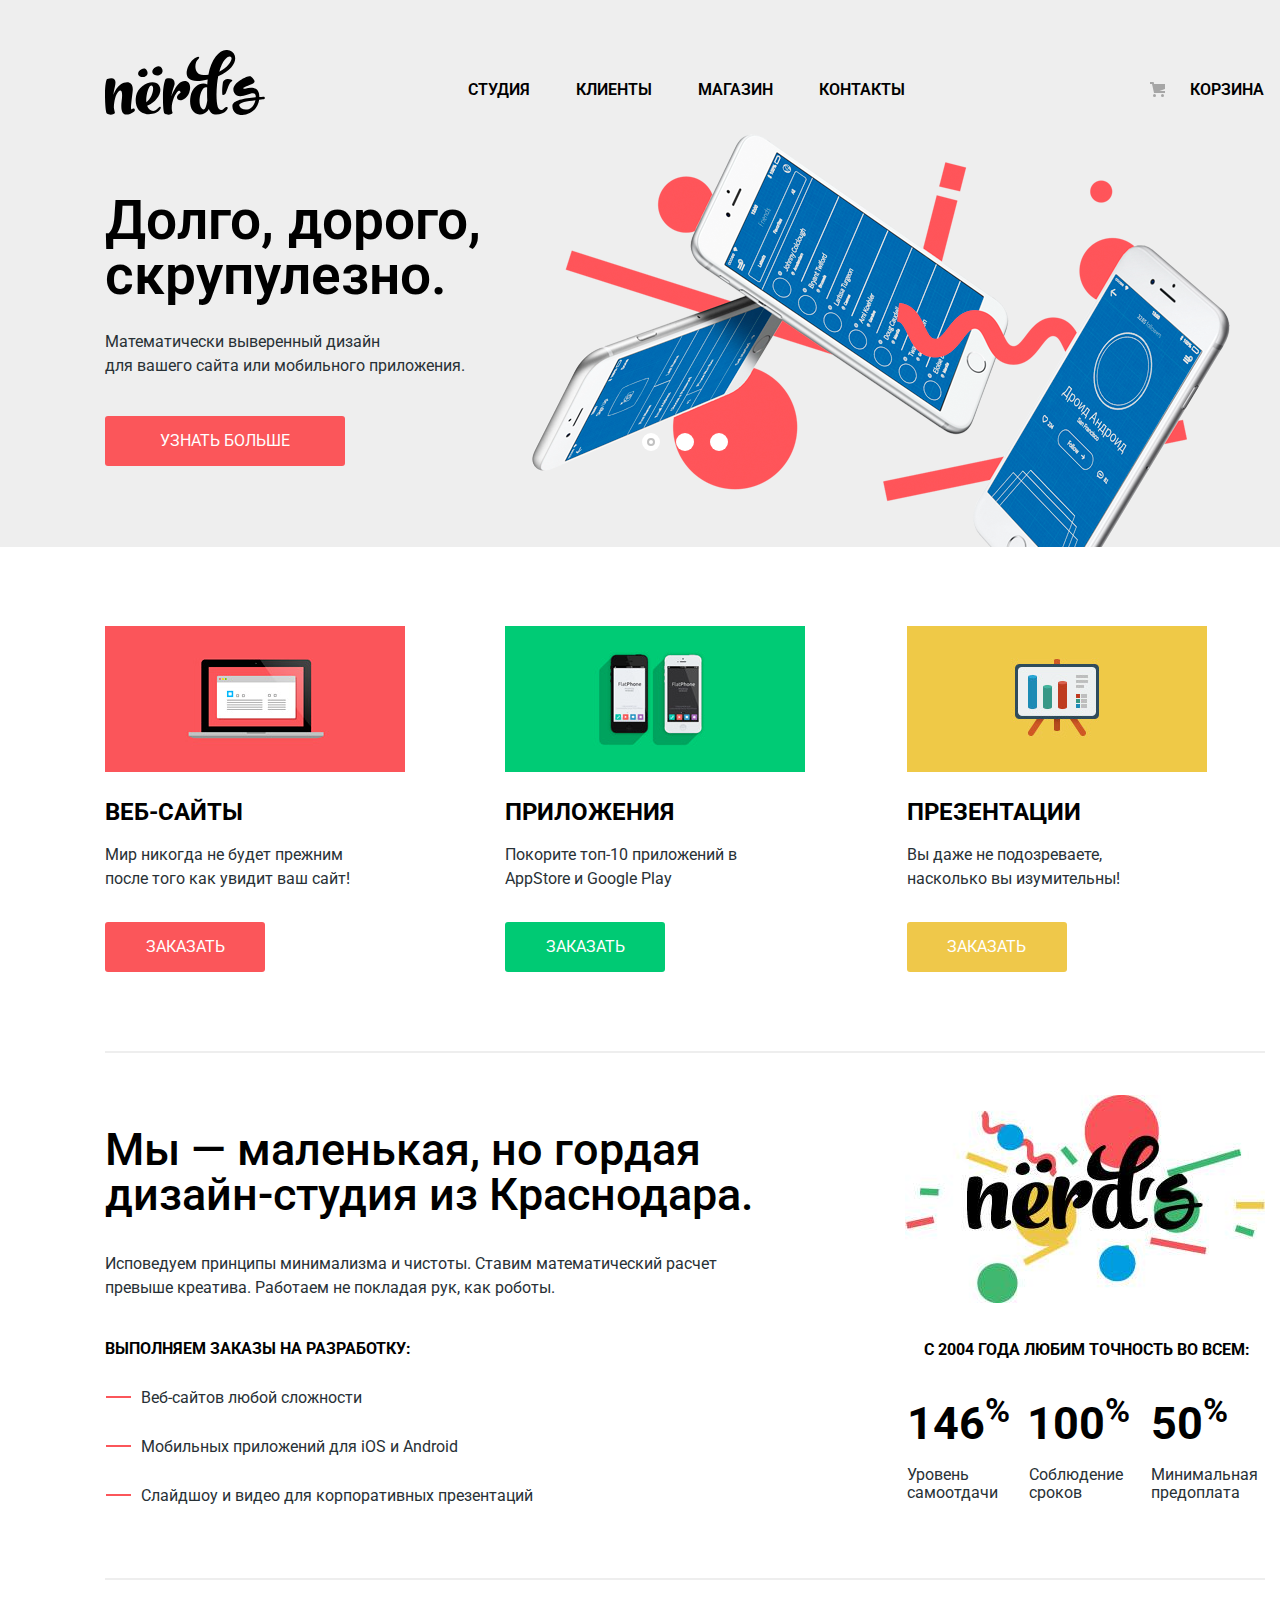
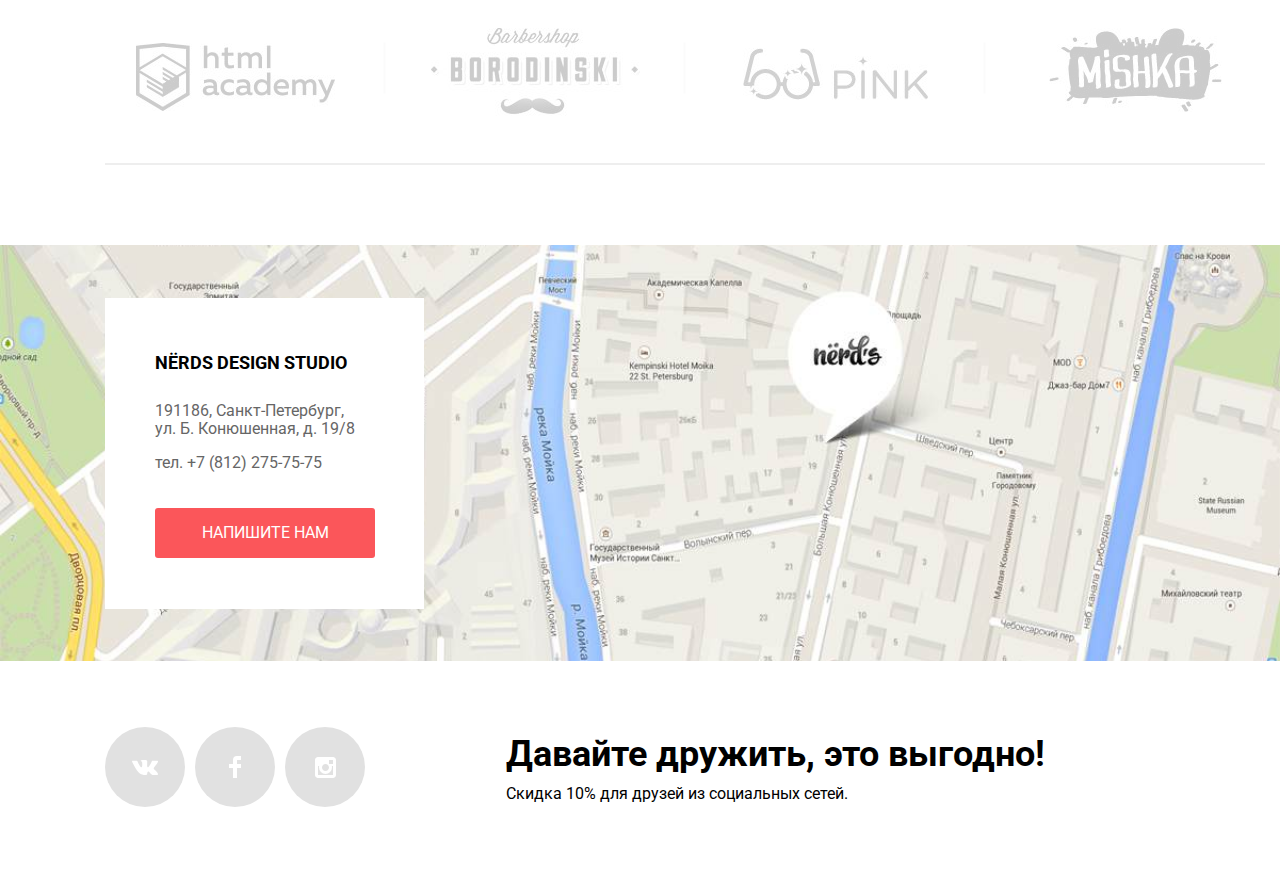
==== index.html @ 11c09668 "Добавляет правки" ====
<!DOCTYPE html>
<html lang="ru">

<head>
  <meta charset="utf-8">
  <title>Дизайн-студия "Нёрдс"</title>
  <link href="https://fonts.googleapis.com/css?family=Roboto:400,700&amp;subset=cyrillic" rel="stylesheet">
  <link href="css/normalize.css" rel="stylesheet">
  <link href="css/style.css" rel="stylesheet">
</head>

<body>
  <header class="main-header">
    <nav class="main-navigation container">
      <a class="main-header-logo" href="index.html">
        <img src="img/nerds-logo.svg" width="160" height="65" alt="Логотип Студии Нёрдс">
      </a>
      <ul class="site-navigation">
        <li><a href="studio.html">Студия</a></li>
        <li><a href="customers.html">Клиенты</a></li>
        <li><a href="catalog.html">Магазин</a></li>
        <li><a href="contacts.html">Контакты</a></li>
      </ul>
      <div class="basket">
        <a class="basket-link" href="basket.html">Корзина</a>
      </div>
    </nav>
    <h1 class="visually-hidden">Дизайн-студия "Нёрдс"</h1>
    <section class="slider">
      <div class="container">
        <h2 class="visually-hidden">Преимущества</h2>
        <input class="visually-hidden" type="radio" id="product-1" name="toggle" checked>
        <input class="visually-hidden" type="radio" id="product-2" name="toggle">
        <input class="visually-hidden" type="radio" id="product-3" name="toggle">
        <div class="slider-controls">
          <label class="slider-controls-item slider-controls-item--1" for="product-1">Первый</label>
          <label class="slider-controls-item slider-controls-item--2" for="product-2">Второй</label>
          <label class="slider-controls-item slider-controls-item--3" for="product-3">Третий</label>
        </div>
        <ul class="slider-list">
          <li class="slider-item">
            <h3>Долго, дорого, скрупулезно.</h3>
            <p class="slider-item-text">Математически выверенный дизайн<br> для вашего сайта или мобильного приложения.</p>
            <a class="slider-button" href="#">Узнать больше</a>
          </li>
          <li class="slider-item">
            <h3>Любим математику как никто другой</h3>
            <p class="slider-item-text">Никакого креатива, только математические формулы для расчета идеальных пропорций.</p>
            <a class="slider-button" href="#">Узнать больше</a>
          </li>
          <li class="slider-item">
            <h3>Только ночь,<br> только хардкор</h3>
            <p class="slider-item-text">Работать днем, как все? Мы против этого.<br> Ближе к полуночи работа только начинается.</p>
            <a class="slider-button" href="#">Узнать больше</a>
          </li>
        </ul>
      </div>
    </section>
  </header>


  <main>
    <div class="container">
      <section class="products">
        <h2 class="visually-hidden">Продукты</h2>
        <ul class="products-list">
          <li class="products-item">
            <p class="products-item-image">
              <img src="img/sites.png" width="300" height="146" alt="Веб-сайты">
            </p>
            <h3 class="products-item-name">Веб-сайты</h3>
            <p class="products-item-text">Мир никогда не будет прежним<br>
              после того как увидит ваш сайт!
            </p>
            <a class="sites-button" href="#">Заказать</a>
          </li>
          <li class="products-item">
            <p class="products-item-image">
              <img src="img/apps.png" width="300" height="146" alt="Приложения">
            </p>
            <h3 class="products-item-name">Приложения</h3>
            <p class="products-item-text">Покорите топ-10 приложений в
              AppStore и Google Play
            </p>
            <a class="apps-button" href="#">Заказать</a>
          </li>
          <li class="products-item">
            <p class="products-item-image">
              <img src="img/presents.png" width="300" height="146" alt="Презентации">
            </p>
            <h3 class="products-item-name">Презентации</h3>
            <p class="products-item-text">Вы даже не подозреваете,
              насколько вы изумительны!
            </p>
            <a class="presents-button" href="#">Заказать</a>
          </li>
        </ul>
      </section>
      <section class="info">

        <h2 class="visually-hidden">Информация о компании</h2>
        <div class="mission">
          <p class="info-title">Мы — маленькая, но гордая дизайн-студия из Краснодара.</p>
          <p class="info-text">Исповедуем принципы минимализма и чистоты. Ставим математический расчет<br>
            превыше креатива. Работаем не покладая рук, как роботы.</p>
          <p class="list-title">Выполняем заказы на разработку:</p>
          <ul class="info-list">
            <li>Веб-сайтов любой сложности</li>
            <li> Мобильных приложений для iOS и Android</li>
            <li> Слайдшоу и видео для корпоративных презентаций</li>
          </ul>
        </div>
        <div class="accuracy">
          <div class="accuracy-image">
            <img src="img/nerds-illustration.jpg" width="360" height="208" alt="Иллюстрация Nerds">
          </div>
          <table class="table">
            <caption class="table-title">с 2004 года Любим точность во всем:</caption>
            <tr class="cell">
              <th class="cell-title">146<sup>%</sup></th>
              <th class="cell-title">100<sup>%</sup></th>
              <th class="cell-title">50<sup>%</sup></th>
            </tr>
            <tr class="cell">
              <td class="cell-item">Уровень
                самоотдачи</td>
              <td class="cell-item">Соблюдение
                сроков</td>
              <td class="cell-item">Минимальная предоплата</td>
            </tr>
          </table>
        </div>
      </section>
      <section class="reference">
        <h2 class="visually-hidden">Ссылки</h2>
        <ul class="reference-list">
          <li class="reference-item">
            <a href="https://htmlacademy.ru/intensive/htmlcss">
              <img src="img/htmlacademy-logo.jpg" width="199" height="68" alt="Логотип Html Academy">
            </a>
          </li>
          <li class="reference-item">
            <a href="#">
              <img src="img/borodinski-logo.jpg" width="209" height="90" alt="Логотип Borodinski">
            </a>
          </li>
          <li class="reference-item">
            <a href="#">
              <img src="img/pinkapp-logo.jpg" width="185" height="52" alt="Логотип Pink app">
            </a>
          </li>
          <li class="reference-item">
            <a href="#">
              <img src="img/mishka-logo.jpg" width="173" height="84" alt="Логотип Mishka">
            </a>
          </li>
        </ul>
      </section>
    </div>
    <section class="map">

      <h2 class="visually-hidden">Контакты</h2>
      <div class="container">
        <div class="contacts">
          <p class="contacts-title">NЁRDS DESIGN STUDIO</p>
          <p class="contacts-address">
            191186, Санкт-Петербург,<br>
            ул. Б. Конюшенная, д. 19/8</p>
          <p class="contacts-phone">
            тел. +7 (812) 275-75-75</p>
          <a href="#" class="contacts-button contacts-button-map">Напишите нам</a>
        </div>
      </div>
    </section>

    <section class="container feedback feedback-login">
      <h2 class="feedback-head">Напишите нам</h2>
      <form class="feedback-form" action="https://echo.htmlacademy.ru/" method="post">
        <div class="feedback-info">
          <p class="feedback-item">
            <label for="feedback-name">Ваше имя:</label>
            <input id="feedback-name" type="text" name="login" value="" placeholder="Имя Фамилия">
          </p>
          <p class="feedback-item">
            <label for="feedback-email">Ваш e-mail:</label>
            <input id="feedback-email" type="email" name="email" value="" placeholder="e-mail@example.com">
          </p>
        </div>
        <p class="feedback-letter">
          <label for="feedback-letter">Текст письма:</label>
          <textarea id="feedback-letter" type="text" name="letter" value="" placeholder="В свободной форме"></textarea>
        </p>
        <button class="feedback-button" type="submit">Отправить</button>
        <button class="modal-close" type="button">Закрыть</button>
      </form>
    </section>
  </main>
  <footer class="main-footer container">
    <ul class="footer-social">
      <li><a class="social-button" href="#"><span class="visually-hidden">Вконтакте</span><svg xmlns="http://www.w3.org/2000/svg" width="26" height="15" viewBox="0 0 26 15">
            <path fill="#FFF" d="M16.138 11.51c.956-.309 2.18 2.04 3.483 2.939.978.681 1.727.534 1.727.534l3.473-.05s1.815-.112.957-1.554c-.071-.12-.503-1.069-2.585-3.022-2.177-2.043-1.882-1.712.739-5.244 1.597-2.153 2.236-3.468 2.036-4.028-.192-.539-1.365-.399-1.365-.399L20.69.713c-.381.001-.704.119-.851.515-.003.004-.621 1.666-1.445 3.079-1.741 2.989-2.436 3.148-2.724 2.961-.661-.433-.494-1.737-.494-2.664 0-2.897.432-4.105-.846-4.417-.427-.104-.739-.172-1.828-.182-1.392-.021-2.574 0-3.244.329-.445.223-.786.712-.579.74.26.035.843.16 1.155.586.401.552.389 1.789.389 1.789s.229 3.411-.54 3.834c-.528.29-1.25-.302-2.803-3.016-.793-1.388-1.392-2.922-1.392-2.922s-.116-.285-.326-.441c-.25-.185-.6-.244-.6-.244L.848.684S.29.7.085.946c-.182.218-.015.668-.015.668s2.909 6.881 6.203 10.347c3.02 3.182 6.452 2.971 6.452 2.971h1.555s.469-.054.709-.312c.224-.24.214-.691.214-.691s-.031-2.109.935-2.419z" /></svg></a></li>
      <li><a class="social-button" href="#"><span class="visually-hidden">Фейсбук</span><svg xmlns="http://www.w3.org/2000/svg" width="12" height="22" viewBox="0 0 12 22">
            <path fill="#FFF" d="M12 4V0H8a4 4 0 0 0-4 4v4H0v4h4v10h4V12h4V8H8V4h4z" /></svg></a></li>
      <li><a class="social-button" href="#"><span class="visually-hidden">Инстаграм</span><svg xmlns="http://www.w3.org/2000/svg" width="21" height="21" viewBox="0 0 21 21">
            <path fill="#FFF" d="M18 0H3C1.35 0 0 1.35 0 3v15c0 1.65 1.35 3 3 3h15c1.65 0 3-1.35 3-3V3c0-1.65-1.35-3-3-3zm-7.5 7c1.93 0 3.5 1.57 3.5 3.5S12.43 14 10.5 14 7 12.43 7 10.5 8.57 7 10.5 7zM18 18H3V9h1.181A6.504 6.504 0 0 0 4 10.5a6.5 6.5 0 1 0 13 0 6.45 6.45 0 0 0-.181-1.5H18v9zm0-11h-4V3h4v4z" /></svg></a></li>
    </ul>
    <div class="friend">
      <p class="friend-title">Давайте дружить, это выгодно!
      </p>
      <p class="friend-text">Скидка 10% для друзей из социальных сетей.
      </p>
    </div>
  </footer>

<script src="js/script.js"></script>
</body>

</html>
---- css/style.css ----
body {
  min-width: 1200px;
  margin: 0;
  padding: 0;

  font-family: "Roboto", Arial, sans-serif;
  font-size: 16px;
  line-height: 24px;
  font-weight: 400;
  color: #000000;

  background-color: #ffffff;
}

a {
  text-decoration: none;
}

img {
  max-width: 100%;
  height: auto;
}

.visually-hidden:not(:focus):not(:active),
input[type="checkbox"].visually-hidden,
input[type="radio"].visually-hidden {
  position: absolute;

  width: 1px;
  height: 1px;
  margin: -1px;
  border: 0;
  padding: 0;

  white-space: nowrap;

  clip-path: inset(100%);
  clip: rect(0 0 0 0);
  overflow: hidden;
}

.container {
  width: 1200px;
  margin: 0 auto;
  padding: 0 20px;
  box-sizing: border-box;
}

.main-header {
  width: 100%;
  min-height: 354px;
  margin-bottom: 60px;

  background-color: #eeeeee;
}

.main-header-logo {
  width: 160px;
  height: 65px;
}

.main-navigation {
  display: flex;
  justify-content: space-between;

  font-size: 16px;
  line-height: 30px;
  font-weight: 600;
  color: #000000;
  text-transform: uppercase;
}

.main-header .main-navigation  {
  padding-top: 50px;
  padding-left: 65px;
}

.main-header-logo:hover,
.main-header-logo:focus {
  opacity: 0.8;
}

.main-header-logo:active {
  opacity: 0.3;
}

.site-navigation {
  display: flex;
  flex-wrap: wrap;
  width: 560px;
  margin: 0;
  padding: 0;
  padding-left: 180px;

  list-style: none;
}

.site-navigation li {
  padding: 25px 23px;
}

.basket {
  display: flex;
  max-width: 120px;
  margin-left: auto;
  margin-right: -40px;
  padding-top: 25px;
}

.site-navigation a,
.basket a {
  display: block;
  padding-bottom: 3px;

  vertical-align: middle;
  color: #000000;
}

.site-navigation a:focus,
.site-navigation a:hover,
.basket a:focus,
.basket a:hover {
  color: #fb565a;
}

.site-navigation a:active,
.basket a:active {
  color: rgba(0, 0, 0, 0.302);
}

.site-navigation-current a {
  border-bottom: 2px solid #fb565a;;
}

.basket .basket-link {
  position: relative;

  padding-left: 50px;
}

.basket-link::before {
  content: "";

  position: absolute;
  top: 7px;
  left: 10px;

  width: 15px;
  height: 15px;

  background-image: url("../img/cart-icon.svg");
  background-repeat: no-repeat;
  background-position: 0 0;
}

.slider {
  position: relative;

  background-color: #eeeeee;
}

.slider-list {
  margin: 0;
  padding: 0;
  padding-left: 45px;

  list-style: none;
}

.slider-controls {
  position: absolute;
  left: 50%;
  bottom: 104px;
  z-index: 100;

  width: 160px;
  height: 18px;
  padding-left: 90px;

  text-align: center;
  font-size: 0;

  transform: translateX(-50%);
}

.slider-controls label {
  position: relative;

  display: inline-block;
  width: 18px;
  height: 18px;
  padding: 8px;

  border-radius: 50%;
}

.slider-controls label::after {
  content: "";

  position: absolute;
  top: 8px;
  left: 8px;
  z-index: 1;

  width: 18px;
  height: 18px;

  background: #ffffff;
  border-radius: 50%;
}

.slider-item {
  display: none;
  padding: 60px 0 81px 0;
}

.slider-item:nth-child(1) {
  margin-right: -14px;

  background-image: url("../img/slide1.png");
  background-repeat: no-repeat;
  background-position: 99%;
}

.slider-item:nth-child(2) {
  margin-right: -45px;

  background-image: url("../img/slide2.png");
  background-repeat: no-repeat;
  background-position: 100% -15px;
}

.slider-item:nth-child(3) {
  margin-right: -45px;

  background-image: url("../img/slide3.png");
  background-repeat: no-repeat;
  background-position: 100% -5px;
}

#product-1:checked ~ .slider-list .slider-item:nth-child(1) {
  display: block;
}

#product-2:checked ~ .slider-list .slider-item:nth-child(2) {
  display: block;
}

#product-3:checked ~ .slider-list .slider-item:nth-child(3) {
  display: block;
}

#product-1:checked ~ .slider-controls .slider-controls-item--1::before,
#product-2:checked ~ .slider-controls .slider-controls-item--2::before,
#product-3:checked ~ .slider-controls .slider-controls-item--3::before {
  content: "";

  position: absolute;
  left: 50%;
  top: 50%;
  z-index: 2;

  width: 4px;
  height: 4px;
  margin: -4px;

  background-color: inherit;
  border: 2px solid #c1c1c1;
  border-radius: 50%;
}

.slider-item h3 {
  max-width: 600px;
  margin: 0;
  margin-bottom: 27px;

  font-size: 55px;
  line-height: 55px;
  font-weight: 600;
  text-align: left;
  color: #000000;
  }

.slider-item-text {
  max-width: 460px;
  margin: 0;
  margin-bottom: 38px;

  font-size: 16px;
  line-height: 24px;
  color: #283136;
}

.slider-button {
  display: block;
  width: 240px;
  padding: 16px 0;

  font: inherit;
  font-size: 16px;
  line-height: 18px;
  color: #ffffff;
  text-transform: uppercase;
  text-align: center;
  text-decoration: none;

  background-color: #fb565a;
  border-radius: 3px;
  border: none;
}

.slider-button:hover,
.slider-button:focus {
  background-color: #e74246;
}

.slider-button:active {
  color: rgba(255, 255, 255, 0.3);

  background-color: #d7373b;
  box-shadow: 0 3px rgba(0, 0, 0, 0.1) inset;
}

.products {
  margin-bottom: 80px;
  padding-left: 45px;
}

.products-list {
  display: flex;
  justify-content: space-between;
  margin: 0;
  padding: 0;
  padding-top: 19px;

  list-style: none;
}

.products-item {
  min-width: 300px;
  padding-left: 97px;
}

.products-item-image {
  width: 300px;
  height: 146px;
  margin: 0;
  padding: 0;
}

.products-item:first-child {
  padding-left: 0;
}

.products-item:nth-child(2) {
  padding-left: 100px;
}

.products-item:last-child {
  padding-left: 95px;
}

.products-item h3 {
  margin: 0;
  padding: 0;
  padding-top: 10px;
}

.products-item p {
  padding-bottom: 15px;
  padding-right: 35px;
}

.products-item-name {
  font-size: 24px;
  line-height: 30px;
  font-weight: 700;
  color: #000000;
  text-transform: uppercase;
}

.products-item-text {
  font-size: 16px;
  line-height: 24px;
  font-family: "Roboto";
  color: #283136;
}

.sites-button {
  display: block;
  width: 160px;
  padding: 16px 0;

  font: inherit;
  font-size: 16px;
  line-height: 18px;
  text-align: center;
  color: #ffffff;
  vertical-align: middle;
  text-transform: uppercase;

  background-color: #fb565a;
  border-radius: 3px;
  border: none;
}

.apps-button {
  display: block;
  width: 160px;
  padding: 16px 0;

  font: inherit;
  font-size: 16px;
  line-height: 18px;
  text-align: center;
  color: #ffffff;
  vertical-align: middle;
  text-transform: uppercase;

  background-color: #00ca74;
  border-radius: 3px;
  border: none;
}

.presents-button {
  display: block;
  width: 160px;
  padding: 16px 0;

  font: inherit;
  font-size: 16px;
  line-height: 18px;
  text-align: center;
  color: #ffffff;
  vertical-align: middle;
  text-transform: uppercase;

  background-color: #efc84a;
  border-radius: 3px;
  border: none;
}

.sites-button:hover,
.sites-button:focus {
  color: rgb(255, 255, 255);
  background-color: #e74246;
}

.sites-button:active {
  color: rgba(255, 255, 255, 0.302);
  background-color: #d7373b;
}

.apps-button:hover,
.apps-button:focus {
  color: rgb(255, 255, 255);
  background-color: #00bc6c;
}

.apps-button:active {
  color: rgba(255, 255, 255, 0.302);
  background-color: #00aa62;
}

.presents-button:hover,
.presents-button:focus {
  color: rgb(255, 255, 255);
  background-color: #eab534;
}

.presents-button:active {
  color: rgba(255, 255, 255, 0.302);
  background-color: #e5a722;
}

.info {
  position: relative;

  display: flex;
  flex-direction: row;
  flex-wrap: nowrap;

  padding-left: 45px;
  margin-bottom: 80px;
}

.info::before {
  content: "";

  position: absolute;
  top: -1px;

  width: 1160px;
  height: 2px;

  background-color: #eeeeee;
}

.info-title {
  margin: 0;
  padding-top: 75px;
  margin-bottom: 35px;

  font-size: 45px;
  line-height: 45px;
  font-weight: 500;
  color: #000000;
  text-align: left;
}

.info-text {
  margin: 0;

  font-size: 16px;
  line-height: 24px;
  color: #283136;
  text-align: left;
}

.list-title {
  margin: 0;
  margin-top: 16px;
  padding-top: 21px;

  font-size: 16px;
  line-height: 24px;
  font-weight: 700;
  color: #000000;
  text-align: left;
  text-transform: uppercase;
}

.info-list {
  margin: 0;
  padding: 0;

  list-style: none;
  font-size: 16px;
  line-height: 24px;
  color: #283136;
  text-align: left;
}

.info-list li {
  position: relative;

  padding-left: 36px;
  padding-top: 25px;
}

.info-list li::before {
  content: "";

  position: absolute;
  bottom: 12px;
  left: 1px;

  width: 25px;
  height: 2px;

  background-color: #fb565a;
}

.accuracy {
  width: 360px;
  padding-top: 43px;
}

.accuracy-image {
  width: 360px;
  height: 208px;
  margin-left: auto;
  margin-right: -45px;
}

.table {
  padding-top: 38px;
}

.table-title {
  width: 360px;
  padding-top: 35px;
  padding-left: 47px;

  font-size: 16px;
  line-height: 24px;
  font-weight: 700;
  color: #000000;
  text-align: center;
  text-transform: uppercase;
}

.cell-title {
  padding-top: 17px;
  padding-bottom: 30px;

  font-size: 45px;
  line-height: 10px;
  font-weight: 700;
  color: #000000;
  text-align: left;
}

.cell-item {
  padding-top: 5px;

  font-size: 16px;
  line-height: 18px;
  color: #283136;
  text-align: left;
}

.cell-title:first-of-type {
  padding-left: 45px;
}

.cell-title:nth-of-type(2) {
  padding-left: 10px;
}

.cell-title:last-of-type {
  padding-left: 15px;
}

.cell-item:first-of-type {
  padding-left: 45px;
}

.cell-item:nth-of-type(2) {
  padding-left: 12px;
}

.cell-item:last-of-type {
  padding-left: 15px;
}

.reference {
  position: relative;

  margin-bottom: 75px;
  padding-left: 45px;
}

.reference-list {
  display: flex;
  justify-content: space-between;
  flex-wrap: nowrap;

  margin: 0;
  padding: 0;
  padding: 40px 0 45px 0;

  text-align: center;
  list-style: none;
}

.reference-item {
  width: 260px;

  position: relative;

  opacity: 0.2;
}

.reference-item:first-child {
  padding-top: 15px;
}

.reference-item:nth-child(2) {
  padding-left: 40px;

}

.reference-item:nth-child(3) {
  padding-left: 40px;
  padding-top: 20px;
}

.reference-item:last-child {
  margin-left: auto;
  margin-right: -45px;
}

.reference::before {
  content: "";

  position: absolute;
  bottom: 190px;

  width: 1160px;
  height: 2px;

  background-color: #eeeeee;
  opacity: 1;
  z-index:-1;

}

.reference::after {
  content: "";

  position: absolute;
  bottom: 5px;

  width: 1160px;
  height: 2px;

  background-color: #eeeeee;
}

.reference-item:not(:last-child)::after {
  content: "";

  position: absolute;
  transform: rotate(90deg);

  right: -45px;
  bottom: 56px;

  width: 51px;
  height: 2px;

  background-color: #eeeeee;
}

.reference-item:active {
  opacity: 0.1;
}

.reference-item:hover,
.reference-item:focus {
  opacity: 1;
}

.map {
  position: relative;

  width: 100%;
  height: 416px;
  margin-bottom: 66px;

  background-image: url("../img/map.jpg");
  background-repeat: no-repeat;
  background-position: 100% center;
  background-size: cover;
}

.contacts {
  position: relative;

  top: 53px;
  left: 5px;

  width: 319px;
  height: 311px;

  margin: 30px 30px 30px 40px;

  background-color: #ffffff;
}

.feedback {
  position: fixed;

  display: none;

  background-color: #ffffff;
  box-shadow: 0 20px 40px rgba(0, 0, 0, 0.75);
}

.contacts-title {
  margin: 0;
  padding: 50px 30px 24px 50px;

  font-size: 18px;
  line-height: 30px;
  font-weight: 700;
  text-align: left;
  color: #000000;
}

.contacts-phone,
.contacts-address {
  margin: 0;
  padding: 0 30px 16px 50px;

  font-size: 16px;
  line-height: 18px;
  color: #666666;
  text-align: left;
}

.contacts-button {
  display: block;
  width: 220px;
  padding: 16px 0;
  margin: 20px 30px 0px 50px;

  font: inherit;
  font-size: 16px;
  line-height: 18px;
  text-align: center;
  color: #ffffff;
  vertical-align: middle;
  text-transform: uppercase;

  background-color: #fb565a;
  border: none;
  border-radius: 3px;
}

.contacts-button:hover,
.contacts-button:focus {
  background-color: #e74246;
}

.contacts-button:active {
  color: #e37376;
  background-color: #d7373b;
}

@keyframes bounce {
  0% {
    transform: translateY(-2000px);
  }

  70% {
    transform: translateY(30px);
  }

  90% {
    transform: translateY(-10px);
  }

  100% {
    transform: translateY(0);
  }
}

@keyframes shake {
  0%,
  100% {
    transform: translateX(0);
  }

  10%,
  30%,
  50%,
  70%,
  90% {
    transform: translateX(-10px);
  }

  20%,
  40%,
  60%,
  80% {
    transform: translateX(10px);
  }
}

.modal-show {
  display: block;

  animation: bounce 0.6s;
}

.modal-error {
  animation: shake 0.6s;
}

.feedback-login {
  top: 10px;
  left: 50%;

  width: 960px;
  margin-left: -440px;
  padding: 65px 100px 85px 100px;
}

.modal-close {
  position: absolute;
  top: 70px;
  right: 85px;

  width: 30px;
  height: 30px;

  font-size: 0;

  background-color: transparent;
  border: 0;

  cursor: pointer;
}

.modal-close::before,
.modal-close::after {
  content: "";

  position: absolute;
  left: 2px;

  width: 25px;
  height: 3px;

  background-color: #fecccd;
}

.modal-close::before {
  transform: rotate(45deg);
}

.modal-close::after {
  transform: rotate(-45deg);
}

.feedback-login input[type="email"],
.feedback-item input[type="text"] {
  box-sizing: border-box;
  width: 360px;
  height: 50px;
  margin-top: 5px;
  padding-left: 10px;
}

.feedback-item input {
  display: flex;
  flex-wrap: wrap;

  font: inherit;
  font-size: 16px;
  line-height: 18px;
  text-align: left;
  color: #444444;

  background-color: transparent;
  border: 2px solid #d7dcde;
}

.feedback-letter textarea {
  display: flex;
  flex-wrap: wrap;

  font: inherit;
  font-size: 16px;
  line-height: 18px;
  text-align: left;
  color: #444444;

  background-color: transparent;
  border: 2px solid #d7dcde;
}

.feedback-info {
  display: flex;
  flex-wrap: nowrap;
  justify-content: flex-start;
}

.feedback-button {
  display: block;
  width: 260px;
  padding: 16px 0;
  margin-top: 50px;

  font: inherit;
  font-size: 16px;
  line-height: 18px;
  text-align: center;
  color: #ffffff;
  vertical-align: middle;
  text-transform: uppercase;

  background-color: #fb565a;
  border: none;
  border-radius: 3px;
}

.feedback-item input:hover,
.feedback-item input:focus {
  border: 2px solid #b4b9bb;
}

.feedback-item input:active {
  border: 2px solid #000000;
}

.feedback-letter textarea:hover,
.feedback-letter textarea:focus {
  border: 2px solid #b4b9bb;
}

.feedback-letter textarea:active {
  border: 2px solid #000000;
}

.feedback-head {
  margin: 0;

  font-size: 45px;
  line-height: 45px;
  font-weight: 600;
  text-align: left;
  color: #000000;
}

.feedback-item {
  margin: 0;
  padding-top: 40px;
  padding-right: 40px;
}

.feedback-letter {
  margin-top: 30px;
}

.feedback-letter textarea[type="text"] {
  box-sizing: border-box;
  width: 760px;
  height: 120px;
  padding-left: 10px;
  margin-top: 5px;
}

.feedback-item label {
  font-size: 16px;
  line-height: 18px;
  font-weight: 700;
  text-align: left;
  color: #000000;
}

.feedback-letter label {
  font-size: 16px;
  line-height: 18px;
  font-weight: 700;
  text-align: left;
  color: #000000;
}

.page-title {
  margin: 0;
  margin-left: 45px;
  padding-top: 57px;
  padding-left: 40px;

  font-size: 55px;
  line-height: 55px;
  font-weight: 600;
  text-align: center;
  color: #000000;
}

.filters-catalog {
  display: flex;
  justify-content: space-between;
  margin-bottom: 60px;
}

.filters {
  display: flex;
  justify-content: space-between;
  width: 260px;
  padding-left: 40px;
}

.filter fieldset {
  padding: 0;
  margin: 0;
  border: none;
}

.filter legend {
  margin-bottom: 19px;

  font-size: 18px;
  line-height: 30px;
  font-weight: 700;
  text-align: left;
  text-transform: uppercase;
}

.net legend  {
  margin-bottom: 19px;
}

.features legend  {
  padding-left: 5px;
  margin-bottom: 15px;
}

.filter ul {
  margin: 0;
  padding: 0;

  font-size: 16px;
  line-height: 20px;
  color: #283136;

  list-style: none;
}

.filter-selection {
  padding-bottom: 18px;
  padding-left: 42px;
}

.filter-selection:nth-child(3) {
  padding-bottom: 22px;
}

.filter-selection label {
  position: relative;

  display: block;

  cursor: pointer;
  user-select: none;
}

.filter-input:hover+label,
.filter-input:focus+label {
  color: #4d4d4d;
}

.filter-input:disabled+label {
  color: rgba(40, 49, 54, 0.302);
}

.filter-input-checkbox + label::before {
  content: "";
  position: absolute;
  left: -38px;
  top: 0;

  width: 24px;
  height: 24px;

  background-image: url("../img/checkbox-off.svg");
  background-repeat: no-repeat;
  background-position: 0 0;
  opacity: 0.4;
}


.filter-input-radio + label::before {
  content: "";

  position: absolute;
  left: -42px;

  width: 25px;
  height: 25px;

  background-image: url("../img/radio-off.svg");
  background-repeat: no-repeat;
  background-position: 0 0;
  opacity: 0.4;
}

#adaptive:checked ~ label::before,
#fixed:checked ~ label::before,
#rubber:checked ~ label::before {
  content: "";

  position: absolute;
  left: -42px;

  width: 25px;
  height: 25px;

  background-image: url("../img/radio-on.svg");
  background-repeat: no-repeat;
  background-position: 0 0;
}

#slider:checked ~ label::before,
#advantageblock:checked ~ label::before,
#news:checked ~ label::before,
#gallery:checked ~ label::before,
#pannier:checked ~ label::before {
  content: "";

  position: absolute;
  left: -38px;

  width: 25px;
  height: 25px;

  background-image: url("../img/checkbox-on.svg");
  background-repeat: no-repeat;
  background-position: 0 0;
}

.filter-input-checkbox:hover+label::before,
.filter-input-checkbox:focus+label::before {
  opacity: 1;
}

.filter-input-radio:hover+label::before,
.filter-input-radio:focus+label::before {
  opacity: 1;
}

.filter-input-checkbox:disabled+label::before {
  opacity: 0.1;
}

.filter-input-radio:disabled+label::before {
  opacity: 0.1;
}

.filter-item {
  margin: 0;
  padding: 0;

  border: none;
}

.range-filter {
  width: 260px;
  padding-top: 29px;
  padding-left: 4px;
  margin-bottom: 55px;
}

.filter-item legend {
  padding-left: 6px;

  font-size: 18px;
  line-height: 24px;
  text-transform: uppercase;
  font-weight: 700;
}

.filter-item + fieldset {
  margin-bottom: 25px;
  margin-left: 3px;
}

.range-controls {
  position: relative;

  height: 41px;

  margin-bottom: 18px;
  padding-top: 39px;
  padding-right: 20px;
  padding-left: 20px;

  background-color: #f1f1f1;

  border-radius: 5px;
}

.range-controls .scale {
  height: 2px;

  background: #d7dcde;
}

.range-controls .bar {
  width: 100%;
  height: 2px;

  background: #00ca74;
}

.range-controls .toggle {
  position: absolute;
  top: 31px;
  left: 0;

  width: 4px;
  height: 4px;
  padding: 0;

  border: 8px solid #ffffff;
  background-color: #ababab;
  box-shadow: 0 2px 1px 0 #cfcfcf;
  border-radius: 50%;
  cursor: pointer;
}

.range-controls .toggle-min {
  left: 18px;
}

.range-controls .toggle-max {
  left: 160px;
}

.price-controls {
  font-size: 0;
}

.price-controls label {
  display: inline-block;
  width: 50%;

  font-size: 16px;
  text-transform: uppercase;
}

.price-controls input {
  width: 60px;
  padding: 8px 10px;
  margin-left: 10px;

  font-family: Roboto, Arial, sans-serif;
  font-size: 16px;
  text-align: center;
  color: #283136;

  border: none;
  border-radius: 5px;
  background: #f1f1f1;
}

.max-price {
  text-align: right;
}

.sort {
  display: flex;
  padding-left: 102px;
}

.sort-title {
  margin: 0;
  padding: 0;
  padding-bottom: 55px;
  padding-right: 250px;
  padding-left: 2px;

  font-size: 18px;
  line-height: 18px;
  font-weight: 700;
  text-align: left;
  text-transform: uppercase;
  color: #000000;
}

.sort-list a {
  color: rgba(0, 0, 0, 0.302)
}

.sort-list {
  display: flex;
  justify-content: flex-end;
  flex-wrap: wrap;
  margin: 0;
  padding: 0;
  margin-left: auto;

  font-size: 14px;
  line-height: 18px;
  text-align: left;
  text-transform: uppercase;
  color: #000000;

  list-style: none;
}

.sort-list li {
  margin-right: 25px;
}

.sort-switch {
  display: flex;
  justify-content: flex-end;
  flex-wrap: wrap;
  margin: 0;
  padding: 0;
  margin-left: auto;

  list-style: none;
}

.sort-switch li {
  position: relative;
  display: flex;
  justify-content: flex-end;
  flex-wrap: wrap;
}

.sort-switch-down::after {
  content: "";

  position: absolute;
  top: 7px;
  right: -15px;

  width: 11px;
  height: 10px;

  background-image: url("../img/icon-down-dir.svg");
  background-repeat: no-repeat;
  background-position: 0 0;
  opacity: 0.2;
  cursor: pointer;
}

.sort-switch-up::after {
  content: "";

  position: absolute;
  top: 7px;
  right: -45px;

  width: 11px;
  height: 10px;

  background-image: url("../img/icon-up-dir.svg");
  background-repeat: no-repeat;
  background-position: 0 0;
  opacity: 0.2;
  cursor: pointer;
}

.sort-switch-down:hover::after,
.sort-switch-up:hover::after,
.sort-switch-up:focus::after,
.sort-switch-down:focus::after {
  opacity: 0.6;
}

.sort-switch-down:active::after,
.sort-switch-up:active::after {
  opacity: 1;
}

.sort-switch-current::before  {
  opacity: 1;
}

.sort-switch-current::after  {
  opacity: 1;
}

.sort-list a:hover,
.sort-list a:focus {
  color: rgba(0, 0, 0, 0.6);
}

.sort-list a:active,
.sort-list-current a {
  color: #000000;
}

.filter-button {
  display: block;
  width: 260px;
  padding: 16px 0;
  margin-top: 35px;
  margin-left: 5px;

  font: inherit;
  font-size: 16px;
  line-height: 18px;
  text-align: center;
  color: #000000;
  vertical-align: middle;
  text-transform: uppercase;

  background-color: #eeeeee;
  border: none;
  border-radius: 3px;
}


.filter-button:hover,
.filter-button:focus {
  background-color: #dfdfdf;
}

.filter-button:active {
  color: rgba(0, 0, 0, 0.302);
  background-color: #d5d5d5;
}

.catalog {
  width: 820px;
}

.catalog-template {
  width: 770px;
  display: flex;
  flex-wrap: wrap;
  flex-direction: row;
  padding: 0;
  margin: 0;
  margin-left: auto;
  padding-left: 105px;

  text-align: center;

  list-style: none;
}

.catalog-template li {
  position: relative;
}

.catalog-template li::before {
  content: "";

  position: absolute;
  top: -1px;
  left: 0px;

  width: 360px;
  height: 40px;

  background-image: url("../img/browser.svg");
  background-repeat: no-repeat;
  background-position: 0 0;
  opacity: 0.12;
}

.catalog-template li:nth-child(even)::before {
  content: "";

  position: absolute;
  top: -1px;
  left: 40px;

  width: 360px;
  height: 40px;

  background-image: url("../img/browser.svg");
  background-repeat: no-repeat;
  background-position: 0 0;
  opacity: 0.12;
}

.catalog-template li:hover::before {
  opacity: 1;
}

.catalog-item {
  width: 360px;

  position:relative;

  padding-bottom: 15px;
  padding-top: 40px;
}

.catalog-item:nth-child(even) {
  padding-left: 40px;
}

.catalog-item:nth-child(3) {
  margin-top: 12px;
}

.catalog-item:nth-child(4) {
  margin-top: 12px;
}

.catalog-item:nth-child(5) {
  margin-top: 12px;
}

.catalog-item:nth-child(6) {
  margin-top: 12px;
}

.catalog-template-card {
  position: absolute;

  display: none;

  width:360px;
  height:230px;
  bottom: 25px;

  background-color: #eeeeee;
}

.catalog-item:hover .catalog-template-card  {
    display:block;
}

.catalog-template-title {
  font: inherit;
  font-size: 18px;
  line-height: 30px;
  font-weight: 700;
  text-align: center;
  color: #000000;
  text-transform: uppercase;
}

.catalog-template-info {
  margin-bottom: 15px;
  margin-top: 15px;

  font: inherit;
  font-size: 16px;
  line-height: 18px;
  text-align: center;
  color: #666666;
}

.catalog-template-card h3 {
  margin: 0;
  padding: 0;
  margin-top: 30px;
}

.catalog-button {
  display: block;
  justify-content: center;
  margin-left: auto;
  margin-right: auto;
  width: 200px;
  padding: 16px 0;
  margin-top: 30px;
  margin-bottom:40px;

  font: inherit;
  font-size: 16px;
  line-height: 18px;
  text-align: center;
  color: #ffffff;
  vertical-align: middle;
  text-transform: uppercase;
  background-color: #fb565a;
  border: none;
  border-radius: 3px;
}

.catalog-button:hover,
.catalog-button:focus {
  background-color: #e74246;
}

.catalog-button:active {
  background-color: #d7373b;
}

.pagination-list {
  display: flex;
  flex-wrap: wrap;

  padding: 0;
  margin: 0;
  padding-top: 38px;
  padding-left: 105px;

  font-size: 16px;
  line-height: 18px;
  font-weight: 600;
  text-align: center;

  list-style: none;
}

.pagination-item {
  width: 50px;
  height: 50px;
  margin-right: 10px;
}

.pagination-item a {
  display: block;
  padding: 16px 20px;

  text-align: center;
  color: #000000;

  background-color: #eeeeee;
  border-radius: 3px;
}

.pagination-button a {
  display: block;
  padding: 16px 0;
  width: 260px;

  color: #000000;
  text-transform: uppercase;
  text-decoration: none;
  background-color: #eeeeee;

  border: none;
  border-radius: 3px;
}

.pagination-item a:hover,
.pagination-item a:focus {
  background-color: #dfdfdf;
}

.pagination-item a:active {
  color: #b7b7b7;
  background-color: #d5d5d5;
  box-shadow: inset 0 3px 0 0 #bfbfbf;
}

.pagination-item-current a {
  padding: 13px 18px;

  color: #000000;
  background-color: #ffffff;
  border: 4px solid #dbdbdb;
}

.pagination-button a:hover,
.pagination-button a:focus {
  color: #000000;
  background-color: #dfdfdf;
}

.pagination-button a:active {
  color: #b7b7b7;
  background-color: #d5d5d5;
  box-shadow: inset 0 3px 0 0 #bfbfbf;
}

.main-footer {
  display: flex;
  justify-content: space-between;
  margin-bottom: 70px;
}

.footer-social {
  display: flex;
  margin: 0;
  padding-left: 40px;
  width: 260px;

  text-align: center;

  list-style: none;
}

.social-button {
  display: flex;
  align-items: center;
  justify-content: center;
  margin: 0 auto;
  padding: 0;

  width: 80px;
  height: 80px;

  color: #ffffff;
  background-color: #e1e1e1;
  border-radius: 50%;
}

.footer-social li {
  padding: 0 5px 5px 5px;
}

.social-button:hover,
.social-button:focus {
  background-color: #e74246;
}

.social-button:active {
  color: #e37376;
  background-color: #d7373b;
}

.social-button:active path {
  fill: #e37376;
}

.friend {
  width: 560px;
  margin: 0 auto;
  padding-top: 9px;
  padding-right: 9px;
}

.friend-title {
  margin: 0 auto;

  font-size: 36px;
  line-height: 36px;
  font-weight: 700;
  text-align: left;
  color: #000000;
}

.friend-text {
  margin: 0;
  margin-top: 11px;

  font-size: 16px;
  line-height: 22px;
  text-align: left;
  color: #000000;
}
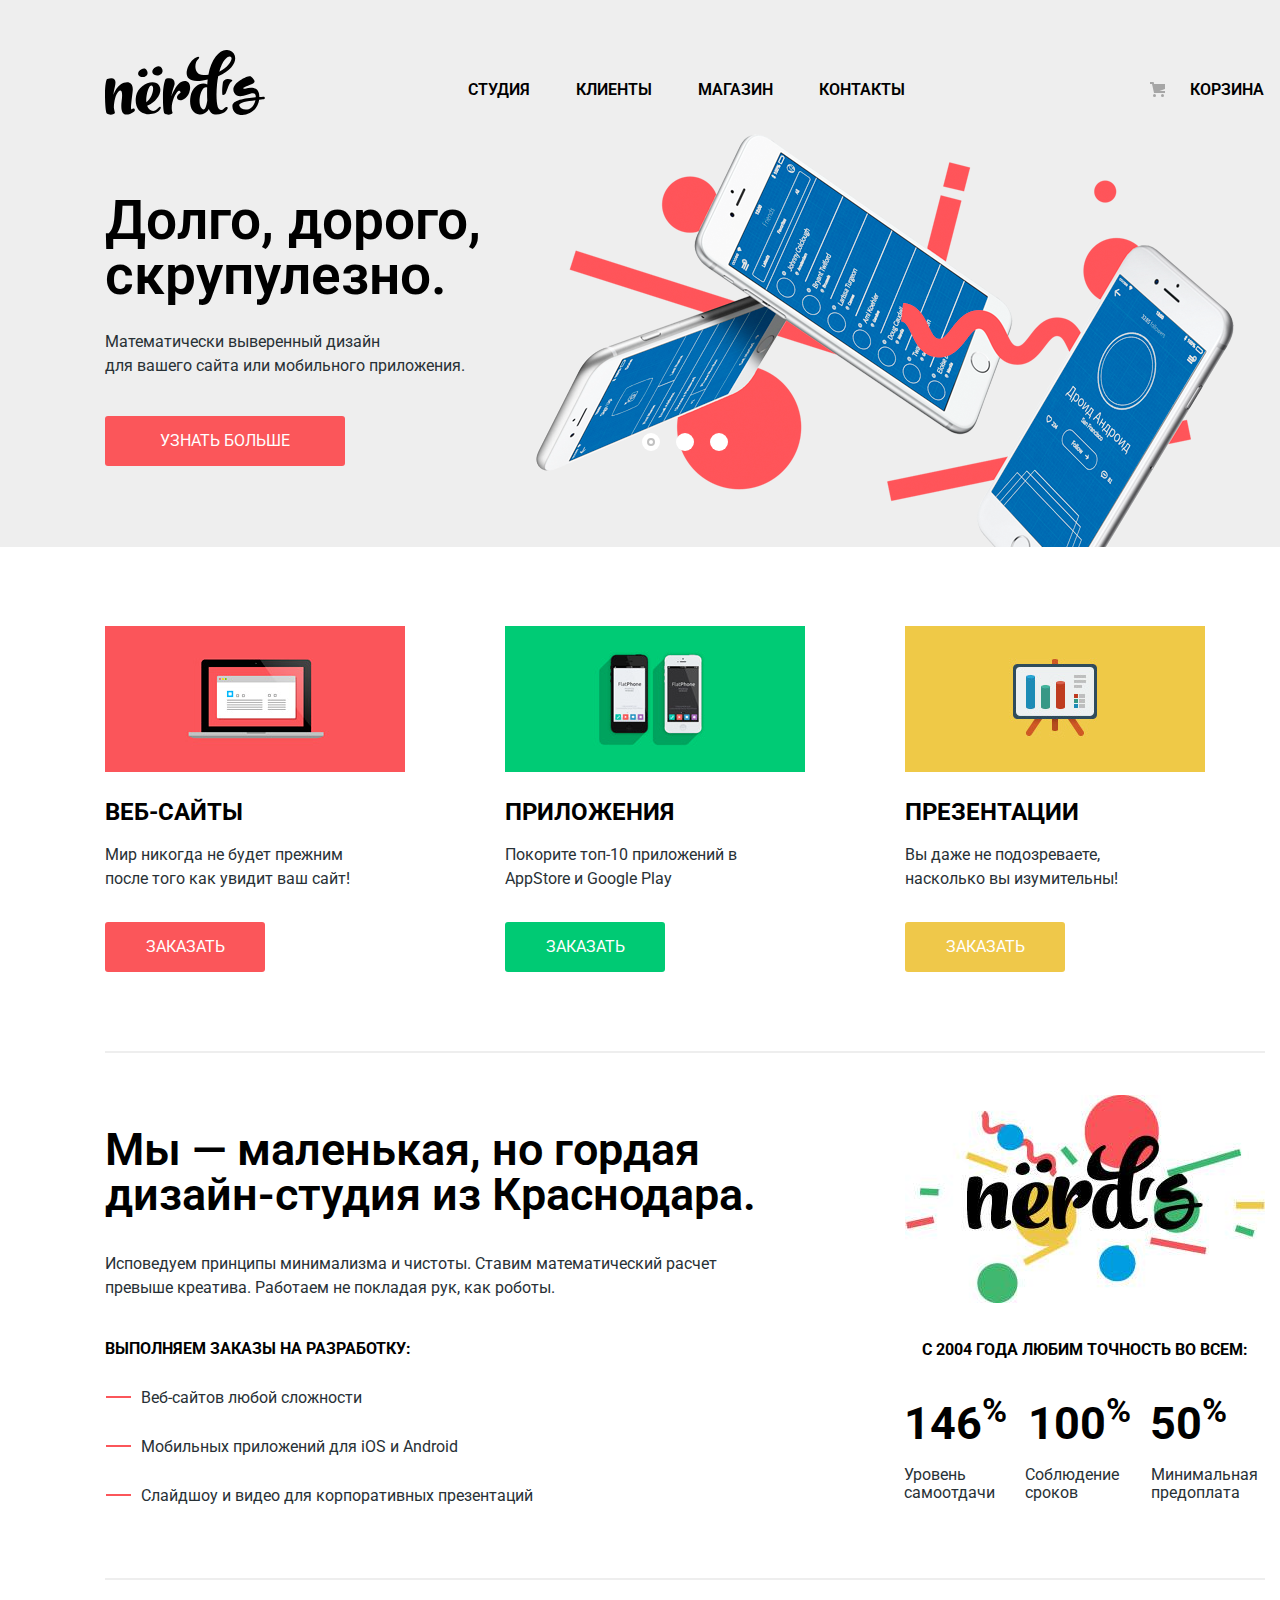
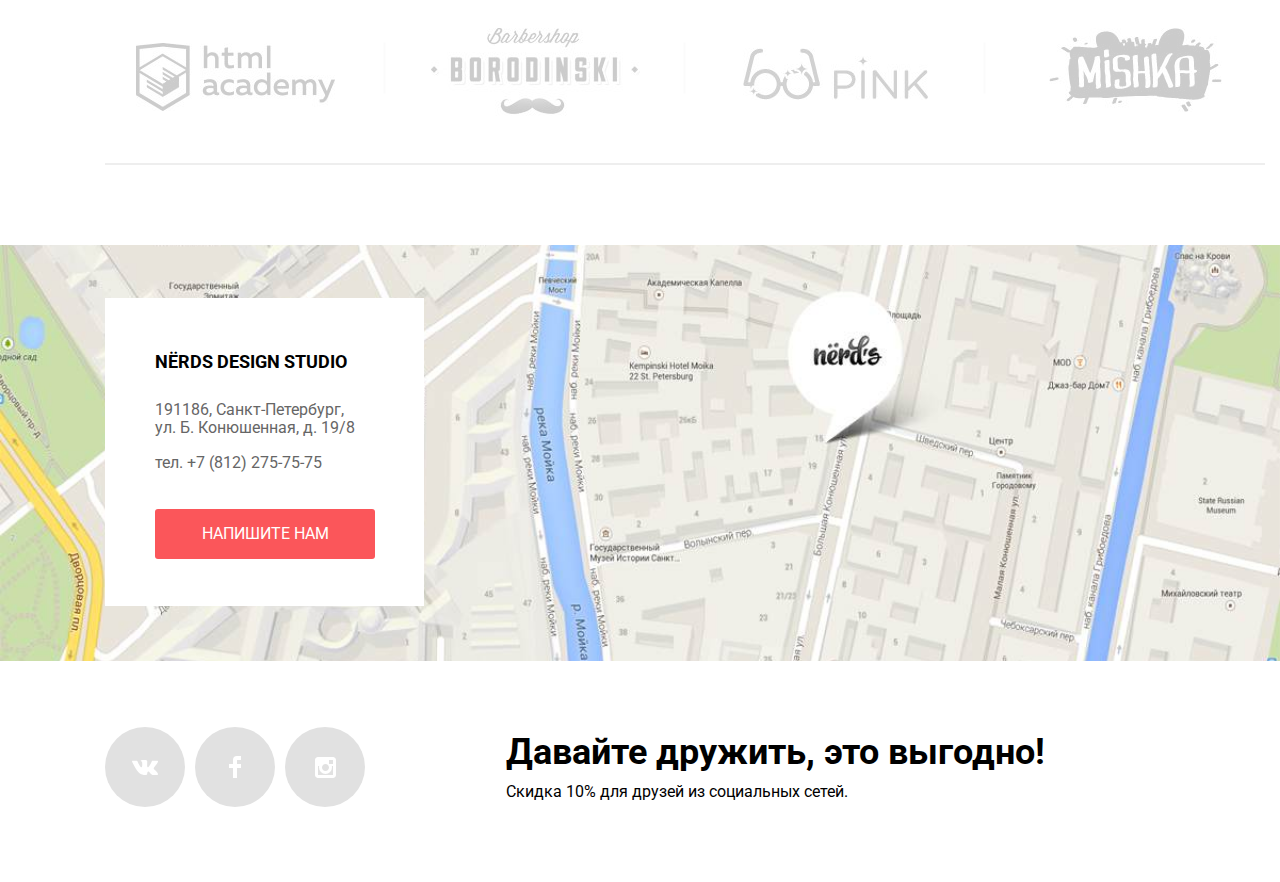
==== commit aa3df13e: "Выполняет задание: подготовить личный проект к защите" ====
--- a/index.html
+++ b/index.html
@@ -3,7 +3,7 @@
 
 <head>
   <meta charset="utf-8">
-  <title>Дизайн-студия "Нёрдс"</title>
+  <title>Главная дизайн-студии "Нёрдс"</title>
   <link href="https://fonts.googleapis.com/css?family=Roboto:400,700&amp;subset=cyrillic" rel="stylesheet">
   <link href="css/normalize.css" rel="stylesheet">
   <link href="css/style.css" rel="stylesheet">
@@ -69,7 +69,7 @@
               <img src="img/sites.png" width="300" height="146" alt="Веб-сайты">
             </p>
             <h3 class="products-item-name">Веб-сайты</h3>
-            <p class="products-item-text">Мир никогда не будет прежним<br>
+            <p class="products-item-text">Мир никогда не будет прежним
               после того как увидит ваш сайт!
             </p>
             <a class="sites-button" href="#">Заказать</a>
@@ -101,7 +101,7 @@
         <h2 class="visually-hidden">Информация о компании</h2>
         <div class="mission">
           <p class="info-title">Мы — маленькая, но гордая дизайн-студия из Краснодара.</p>
-          <p class="info-text">Исповедуем принципы минимализма и чистоты. Ставим математический расчет<br>
+          <p class="info-text">Исповедуем принципы минимализма и чистоты. Ставим математический расчет
             превыше креатива. Работаем не покладая рук, как роботы.</p>
           <p class="list-title">Выполняем заказы на разработку:</p>
           <ul class="info-list">
@@ -158,13 +158,12 @@
       </section>
     </div>
     <section class="map">
-
-      <h2 class="visually-hidden">Контакты</h2>
       <div class="container">
+        <h2 class="visually-hidden">Контакты</h2>
         <div class="contacts">
           <p class="contacts-title">NЁRDS DESIGN STUDIO</p>
           <p class="contacts-address">
-            191186, Санкт-Петербург,<br>
+            191186, Санкт-Петербург,
             ул. Б. Конюшенная, д. 19/8</p>
           <p class="contacts-phone">
             тел. +7 (812) 275-75-75</p>
@@ -173,27 +172,6 @@
       </div>
     </section>
 
-    <section class="container feedback feedback-login">
-      <h2 class="feedback-head">Напишите нам</h2>
-      <form class="feedback-form" action="https://echo.htmlacademy.ru/" method="post">
-        <div class="feedback-info">
-          <p class="feedback-item">
-            <label for="feedback-name">Ваше имя:</label>
-            <input id="feedback-name" type="text" name="login" value="" placeholder="Имя Фамилия">
-          </p>
-          <p class="feedback-item">
-            <label for="feedback-email">Ваш e-mail:</label>
-            <input id="feedback-email" type="email" name="email" value="" placeholder="e-mail@example.com">
-          </p>
-        </div>
-        <p class="feedback-letter">
-          <label for="feedback-letter">Текст письма:</label>
-          <textarea id="feedback-letter" type="text" name="letter" value="" placeholder="В свободной форме"></textarea>
-        </p>
-        <button class="feedback-button" type="submit">Отправить</button>
-        <button class="modal-close" type="button">Закрыть</button>
-      </form>
-    </section>
   </main>
   <footer class="main-footer container">
     <ul class="footer-social">
@@ -212,6 +190,28 @@
     </div>
   </footer>
 
+  <section class="container feedback feedback-login">
+    <h2 class="feedback-head">Напишите нам</h2>
+    <form class="feedback-form" action="https://echo.htmlacademy.ru/" method="post">
+      <div class="feedback-info">
+        <p class="feedback-item">
+          <label for="feedback-name">Ваше имя:</label>
+          <input id="feedback-name" type="text" name="name" value="" placeholder="Имя Фамилия">
+        </p>
+        <p class="feedback-item">
+          <label for="feedback-email">Ваш e-mail:</label>
+          <input id="feedback-email" type="email" name="email" value="" placeholder="e-mail@example.com">
+        </p>
+      </div>
+      <p class="feedback-letter">
+        <label for="feedback-letter">Текст письма:</label>
+        <textarea id="feedback-letter" name="letter" placeholder="В свободной форме"></textarea>
+      </p>
+      <button class="feedback-button" type="submit">Отправить</button>
+      <button class="modal-close" type="button">Закрыть</button>
+    </form>
+  </section>
+
 <script src="js/script.js"></script>
 </body>
 
--- a/css/style.css
+++ b/css/style.css
@@ -211,11 +211,12 @@
 
 .slider-item {
   display: none;
-  padding: 60px 0 81px 0;
+  padding: 80px 0 81px 0;
 }
 
 .slider-item:nth-child(1) {
-  margin-right: -14px;
+  margin-right: -18px;
+  margin-bottom: 20px;
 
   background-image: url("../img/slide1.png");
   background-repeat: no-repeat;
@@ -223,19 +224,20 @@
 }
 
 .slider-item:nth-child(2) {
-  margin-right: -45px;
+  margin-top: -18px;
+  margin-right: -165px;
 
   background-image: url("../img/slide2.png");
   background-repeat: no-repeat;
-  background-position: 100% -15px;
+  background-position: 80%;
 }
 
 .slider-item:nth-child(3) {
-  margin-right: -45px;
+  margin-right: -50px;
 
   background-image: url("../img/slide3.png");
   background-repeat: no-repeat;
-  background-position: 100% -5px;
+  background-position: 99%;
 }
 
 #product-1:checked ~ .slider-list .slider-item:nth-child(1) {
@@ -269,20 +271,46 @@
   border-radius: 50%;
 }
 
-.slider-item h3 {
+.slider-item:nth-child(1) h3 {
   max-width: 600px;
   margin: 0;
   margin-bottom: 27px;
+  margin-top: -20px;
 
   font-size: 55px;
   line-height: 55px;
   font-weight: 600;
   text-align: left;
   color: #000000;
-  }
+}
+
+.slider-item:nth-child(3) h3 {
+  max-width: 600px;
+  margin: 0;
+  margin-bottom: 27px;
+  margin-top: -20px;
+
+  font-size: 55px;
+  line-height: 55px;
+  font-weight: 600;
+  text-align: left;
+  color: #000000;
+}
+
+.slider-item:nth-child(2) h3 {
+  max-width: 600px;
+  margin: 0;
+  margin-bottom: 27px;
+
+  font-size: 55px;
+  line-height: 55px;
+  font-weight: 600;
+  text-align: left;
+  color: #000000;
+ }
 
 .slider-item-text {
-  max-width: 460px;
+  width: 420px;
   margin: 0;
   margin-bottom: 38px;
 
@@ -337,8 +365,7 @@
 }
 
 .products-item {
-  min-width: 300px;
-  padding-left: 97px;
+  width: 300px;
 }
 
 .products-item-image {
@@ -348,16 +375,8 @@
   padding: 0;
 }
 
-.products-item:first-child {
-  padding-left: 0;
-}
-
-.products-item:nth-child(2) {
-  padding-left: 100px;
-}
-
 .products-item:last-child {
-  padding-left: 95px;
+  padding-right: 15px;
 }
 
 .products-item h3 {
@@ -496,6 +515,10 @@
   background-color: #eeeeee;
 }
 
+.mission {
+  width: 680px;
+}
+
 .info-title {
   margin: 0;
   padding-top: 75px;
@@ -503,7 +526,7 @@
 
   font-size: 45px;
   line-height: 45px;
-  font-weight: 500;
+  font-weight: 600;
   color: #000000;
   text-align: left;
 }
@@ -570,17 +593,18 @@
   width: 360px;
   height: 208px;
   margin-left: auto;
-  margin-right: -45px;
+  margin-right: -120px;
 }
 
 .table {
   padding-top: 38px;
+  padding-left: 72px;
 }
 
 .table-title {
   width: 360px;
   padding-top: 35px;
-  padding-left: 47px;
+  padding-left: 120px;
 
   font-size: 16px;
   line-height: 24px;
@@ -615,11 +639,11 @@
 }
 
 .cell-title:nth-of-type(2) {
-  padding-left: 10px;
+  padding-left: 15px;
 }
 
 .cell-title:last-of-type {
-  padding-left: 15px;
+  padding-left: 14px;
 }
 
 .cell-item:first-of-type {
@@ -692,8 +716,6 @@
 
   background-color: #eeeeee;
   opacity: 1;
-  z-index:-1;
-
 }
 
 .reference::after {
@@ -752,7 +774,7 @@
   left: 5px;
 
   width: 319px;
-  height: 311px;
+  height: 308px;
 
   margin: 30px 30px 30px 40px;
 
@@ -770,7 +792,7 @@
 
 .contacts-title {
   margin: 0;
-  padding: 50px 30px 24px 50px;
+  padding: 49px 30px 24px 50px;
 
   font-size: 18px;
   line-height: 30px;
@@ -781,8 +803,9 @@
 
 .contacts-phone,
 .contacts-address {
-  margin: 0;
-  padding: 0 30px 16px 50px;
+  width: 210px;
+  margin: 0;
+  padding: 0 30px 17px 50px;
 
   font-size: 16px;
   line-height: 18px;
@@ -874,7 +897,7 @@
   left: 50%;
 
   width: 960px;
-  margin-left: -440px;
+  margin-left: -480px;
   padding: 65px 100px 85px 100px;
 }
 
@@ -904,7 +927,7 @@
   width: 25px;
   height: 3px;
 
-  background-color: #fecccd;
+  background-color: rgba(251, 86, 90, 0.3);
 }
 
 .modal-close::before {
@@ -915,7 +938,19 @@
   transform: rotate(-45deg);
 }
 
-.feedback-login input[type="email"],
+.modal-close:hover::before,
+.modal-close:hover::after,
+.modal-close:focus::before,
+.modal-close:focus::after {
+  background-color: rgba(251, 86, 90, 1);
+}
+
+.modal-close:active::before,
+.modal-close:active::after {
+  background-color: rgba(251, 86, 90, 0.1);
+}
+
+.feedback-item input[type="email"],
 .feedback-item input[type="text"] {
   box-sizing: border-box;
   width: 360px;
@@ -924,6 +959,11 @@
   padding-left: 10px;
 }
 
+.feedback-item input[type="email"]:invalid {
+  color: #e74246;
+  border: 2px solid #e74246;
+}
+
 .feedback-item input {
   display: flex;
   flex-wrap: wrap;
@@ -941,6 +981,11 @@
 .feedback-letter textarea {
   display: flex;
   flex-wrap: wrap;
+  box-sizing: border-box;
+  width: 760px;
+  height: 120px;
+  padding-left: 10px;
+  margin-top: 5px;
 
   font: inherit;
   font-size: 16px;
@@ -1015,14 +1060,6 @@
   margin-top: 30px;
 }
 
-.feedback-letter textarea[type="text"] {
-  box-sizing: border-box;
-  width: 760px;
-  height: 120px;
-  padding-left: 10px;
-  margin-top: 5px;
-}
-
 .feedback-item label {
   font-size: 16px;
   line-height: 18px;
@@ -1082,7 +1119,7 @@
 }
 
 .net legend  {
-  margin-bottom: 19px;
+  margin-bottom: 16px;
 }
 
 .features legend  {
@@ -1103,7 +1140,7 @@
 
 .filter-selection {
   padding-bottom: 18px;
-  padding-left: 42px;
+  padding-left: 40px;
 }
 
 .filter-selection:nth-child(3) {
@@ -1117,6 +1154,14 @@
 
   cursor: pointer;
   user-select: none;
+}
+
+.filter-selection:nth-child(2) label  {
+    padding-top: 1px;
+}
+
+.filter-selection:nth-child(3) label  {
+    padding-top: 2px;
 }
 
 .filter-input:hover+label,
@@ -1131,7 +1176,7 @@
 .filter-input-checkbox + label::before {
   content: "";
   position: absolute;
-  left: -38px;
+  left: -35px;
   top: 0;
 
   width: 24px;
@@ -1143,12 +1188,11 @@
   opacity: 0.4;
 }
 
-
 .filter-input-radio + label::before {
   content: "";
 
   position: absolute;
-  left: -42px;
+  left: -38px;
 
   width: 25px;
   height: 25px;
@@ -1165,7 +1209,7 @@
   content: "";
 
   position: absolute;
-  left: -42px;
+  left: -38px;
 
   width: 25px;
   height: 25px;
@@ -1183,7 +1227,7 @@
   content: "";
 
   position: absolute;
-  left: -38px;
+  left: -35px;
 
   width: 25px;
   height: 25px;
@@ -1220,7 +1264,7 @@
 
 .range-filter {
   width: 260px;
-  padding-top: 29px;
+  padding-top: 30px;
   padding-left: 4px;
   margin-bottom: 55px;
 }
@@ -1244,7 +1288,7 @@
 
   height: 41px;
 
-  margin-bottom: 18px;
+  margin-bottom: 16px;
   padding-top: 39px;
   padding-right: 20px;
   padding-left: 20px;
@@ -1305,8 +1349,8 @@
 
 .price-controls input {
   width: 60px;
-  padding: 8px 10px;
-  margin-left: 10px;
+  padding: 9px 10px;
+  margin-left: 8px;
 
   font-family: Roboto, Arial, sans-serif;
   font-size: 16px;
@@ -1330,7 +1374,7 @@
 .sort-title {
   margin: 0;
   padding: 0;
-  padding-bottom: 55px;
+  padding-bottom: 56px;
   padding-right: 250px;
   padding-left: 2px;
 
@@ -1389,7 +1433,7 @@
   content: "";
 
   position: absolute;
-  top: 7px;
+  top: 5px;
   right: -15px;
 
   width: 11px;
@@ -1406,7 +1450,7 @@
   content: "";
 
   position: absolute;
-  top: 7px;
+  top: 5px;
   right: -45px;
 
   width: 11px;
@@ -1453,7 +1497,7 @@
   display: block;
   width: 260px;
   padding: 16px 0;
-  margin-top: 35px;
+  margin-top: 33px;
   margin-left: 5px;
 
   font: inherit;
@@ -1597,12 +1641,38 @@
 .catalog-template-info {
   margin-bottom: 15px;
   margin-top: 15px;
+  margin-left: auto;
+  margin-right: auto;
 
   font: inherit;
   font-size: 16px;
   line-height: 18px;
   text-align: center;
   color: #666666;
+}
+
+.catalog-item:nth-child(1) .catalog-template-info {
+  width: 180px;
+}
+
+.catalog-item:nth-child(2) .catalog-template-info {
+  width: 240px;
+}
+
+.catalog-item:nth-child(3) .catalog-template-info {
+  width: 180px;
+}
+
+.catalog-item:nth-child(4) .catalog-template-info {
+  width: 180px;
+}
+
+.catalog-item:nth-child(5) .catalog-template-info {
+  width: 240px;
+}
+
+.catalog-item:nth-child(6) .catalog-template-info {
+  width: 240px;
 }
 
 .catalog-template-card h3 {
@@ -1648,7 +1718,7 @@
 
   padding: 0;
   margin: 0;
-  padding-top: 38px;
+  padding-top: 37px;
   padding-left: 105px;
 
   font-size: 16px;
@@ -1662,7 +1732,7 @@
 .pagination-item {
   width: 50px;
   height: 50px;
-  margin-right: 10px;
+  margin-right: 11px;
 }
 
 .pagination-item a {
@@ -1774,7 +1844,7 @@
 .friend {
   width: 560px;
   margin: 0 auto;
-  padding-top: 9px;
+  padding-top: 7px;
   padding-right: 9px;
 }
 
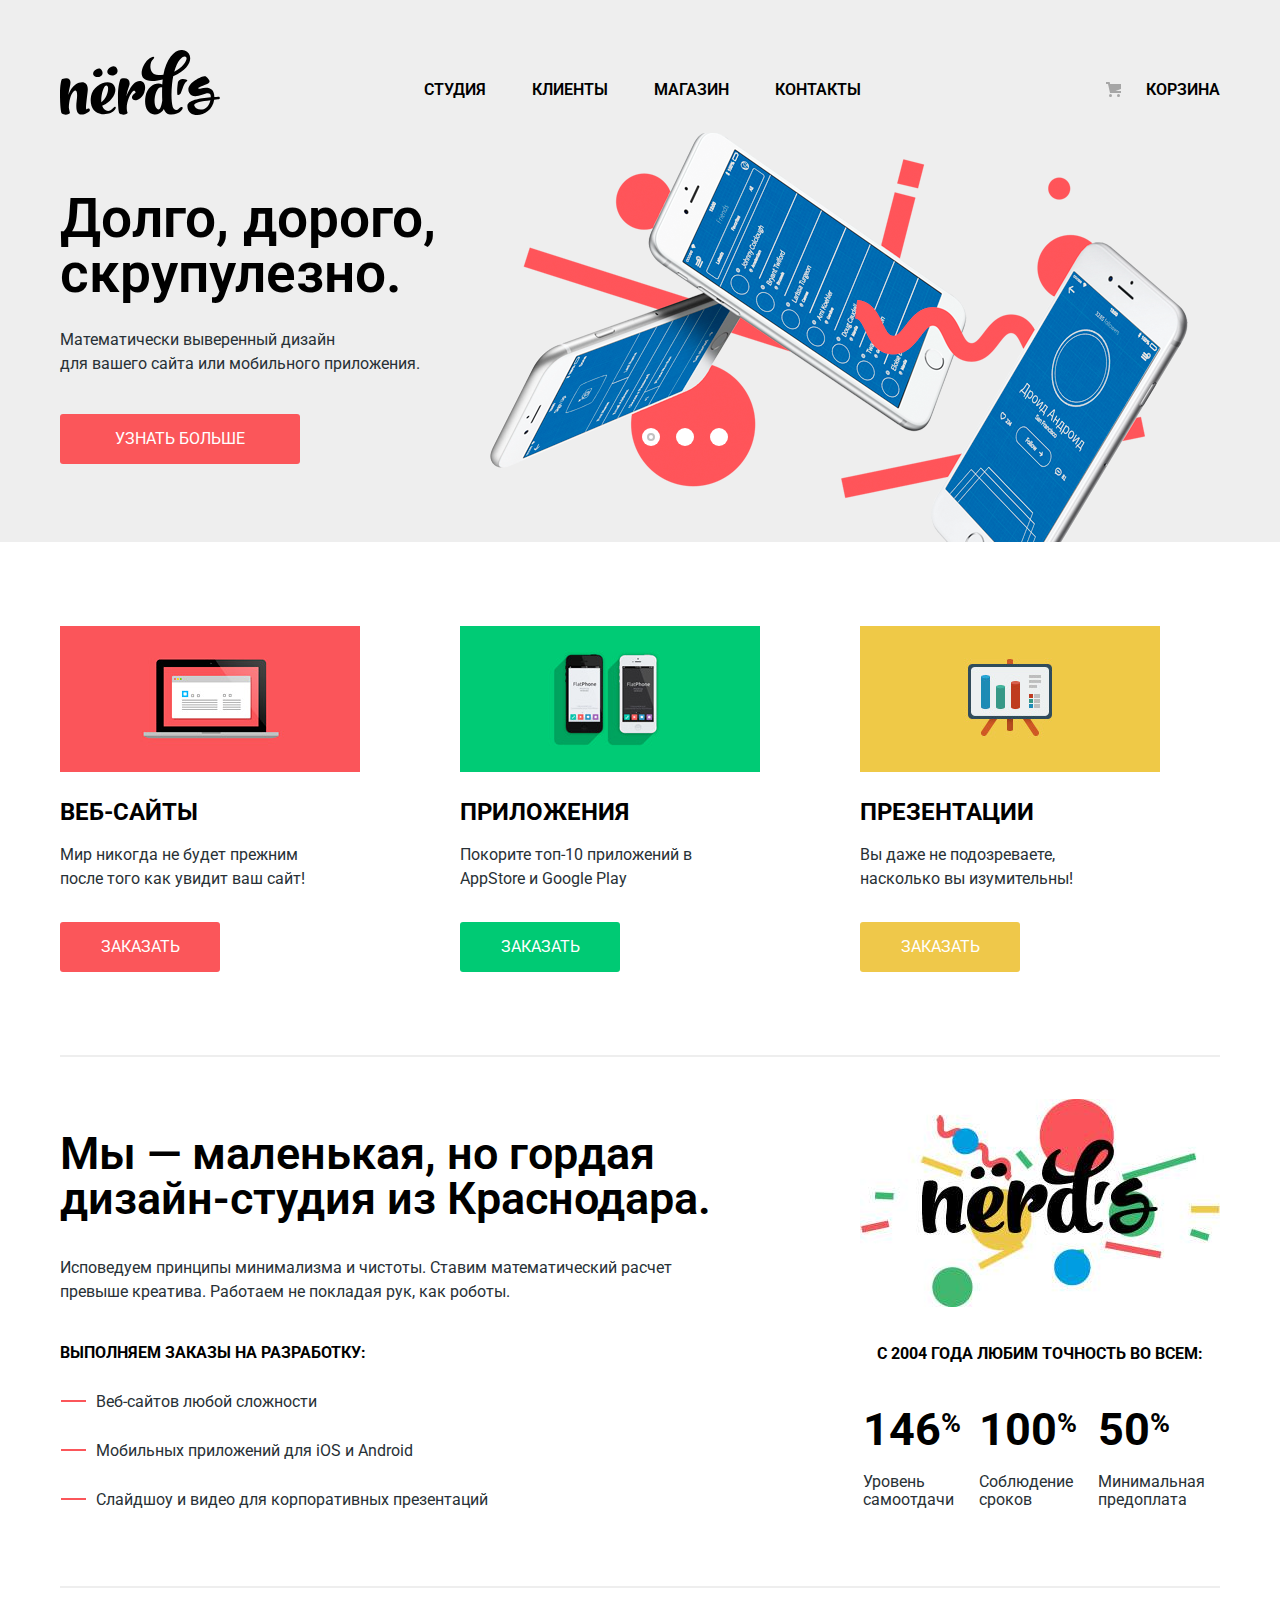
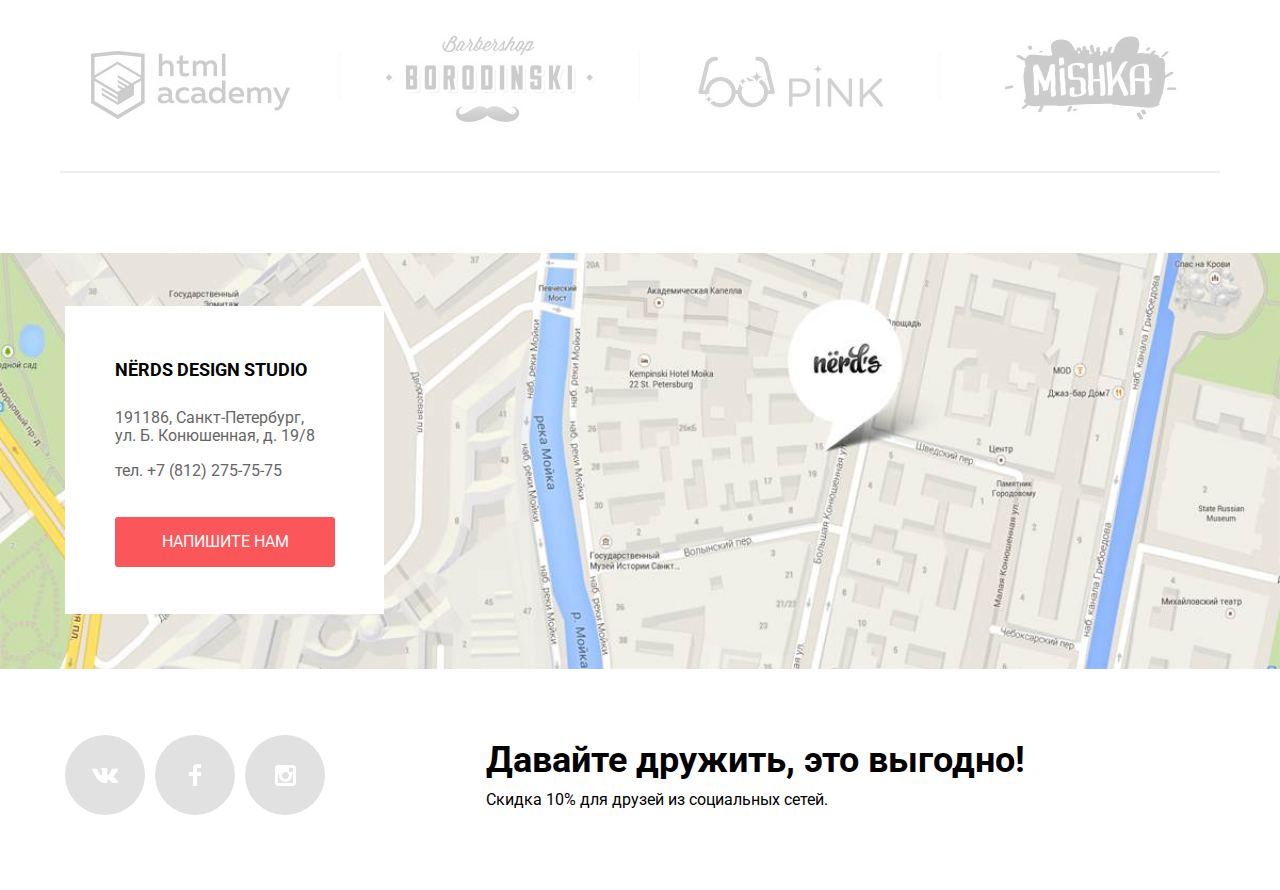
==== commit dffc456d: "Добавляет правки" ====
--- a/index.html
+++ b/index.html
@@ -6,13 +6,13 @@
   <title>Главная дизайн-студии "Нёрдс"</title>
   <link href="https://fonts.googleapis.com/css?family=Roboto:400,700&amp;subset=cyrillic" rel="stylesheet">
   <link href="css/normalize.css" rel="stylesheet">
-  <link href="css/style.css" rel="stylesheet">
+  <link href="css/minimizstyle.css" rel="stylesheet">
 </head>
 
 <body>
   <header class="main-header">
     <nav class="main-navigation container">
-      <a class="main-header-logo" href="index.html">
+      <a class="main-header-logo">
         <img src="img/nerds-logo.svg" width="160" height="65" alt="Логотип Студии Нёрдс">
       </a>
       <ul class="site-navigation">
@@ -114,6 +114,7 @@
           <div class="accuracy-image">
             <img src="img/nerds-illustration.jpg" width="360" height="208" alt="Иллюстрация Nerds">
           </div>
+
           <table class="table">
             <caption class="table-title">с 2004 года Любим точность во всем:</caption>
             <tr class="cell">
@@ -212,7 +213,7 @@
     </form>
   </section>
 
-<script src="js/script.js"></script>
+<script src="js/minimizscript.js"></script>
 </body>
 
 </html>
--- a/css/minimizstyle.css
+++ b/css/minimizstyle.css
@@ -0,0 +1 @@
+.pagination-button a,.slider-button,a{text-decoration:none}.main-navigation,body{font-size:16px;color:#000}body{min-width:1200px;margin:0;padding:0;font-family:Roboto,Arial,sans-serif;line-height:24px;font-weight:400;background-color:#fff}.main-header,.slider{background-color:#eee}img{max-width:100%;height:auto}.visually-hidden:not(:focus):not(:active),input[type=checkbox].visually-hidden,input[type=radio].visually-hidden{position:absolute;width:1px;height:1px;margin:-1px;border:0;padding:0;white-space:nowrap;clip-path:inset(100%);clip:rect(0 0 0 0);overflow:hidden}.container{width:1200px;margin:0 auto;padding:0 20px;box-sizing:border-box}.main-header{width:100%;min-height:354px;margin-bottom:84px}.basket,.site-navigation{display:flex;margin-left:auto;margin-bottom:0}.main-header-logo{width:160px;height:65px}.main-navigation{display:flex;justify-content:space-between;line-height:30px;font-weight:600;text-transform:uppercase}.main-header .main-navigation{padding-top:50px}.main-header-logo:focus,.main-header-logo:hover{opacity:.8}.main-header-logo:active{opacity:.3}.site-navigation{flex-wrap:wrap;padding:0;margin-top:0;list-style:none;min-width:515px}.site-navigation li{padding:25px 23px}.basket{padding-top:25px}.basket a,.site-navigation a{display:block;padding-bottom:3px;vertical-align:middle;color:#000}.basket a:focus,.basket a:hover,.site-navigation a:focus,.site-navigation a:hover{color:#fb565a}.basket a:active,.site-navigation a:active{color:rgba(0,0,0,.302)}.site-navigation-current a{border-bottom:2px solid #fb565a}.basket .basket-link{position:relative;padding-left:50px}.basket-link::before{content:"";position:absolute;top:7px;left:10px;width:15px;height:15px;background-image:url(../img/cart-icon.svg);background-repeat:no-repeat;background-position:0 0}.slider{position:relative}.slider-list{margin:0;padding:0;list-style:none}.slider-controls{position:absolute;left:50%;bottom:104px;z-index:100;width:160px;height:18px;padding-left:90px;text-align:center;font-size:0;transform:translateX(-50%)}.slider-item:nth-child(1) h3,.slider-item:nth-child(2) h3,.slider-item:nth-child(3) h3{max-width:600px;font-size:55px;line-height:55px;font-weight:600;text-align:left;color:#000}.slider-controls label{position:relative;display:inline-block;width:18px;height:18px;padding:8px;vertical-align:top;border-radius:50%}.slider-controls label::after{content:"";position:absolute;top:8px;left:8px;z-index:1;width:18px;height:18px;background:#fff;border-radius:50%}.slider-item{display:none;padding:78px 0}.slider-item:nth-child(1){background-image:url(../img/slide1.png);background-repeat:no-repeat;background-position:93%}.slider-item:nth-child(2){background-image:url(../img/slide2.png);background-repeat:no-repeat;background-position:80%}.slider-item:nth-child(3){background-image:url(../img/slide3.png);background-repeat:no-repeat;background-position:99%}#product-1:checked~.slider-list .slider-item:nth-child(1),#product-2:checked~.slider-list .slider-item:nth-child(2),#product-3:checked~.slider-list .slider-item:nth-child(3){display:block}#product-1:checked~.slider-controls .slider-controls-item--1::before,#product-2:checked~.slider-controls .slider-controls-item--2::before,#product-3:checked~.slider-controls .slider-controls-item--3::before{content:"";position:absolute;left:50%;top:50%;z-index:2;width:4px;height:4px;margin:-4px;background-color:inherit;border:2px solid #c1c1c1;border-radius:50%}.slider-item:nth-child(1) h3,.slider-item:nth-child(3) h3{margin:-20px 0 27px}.slider-item:nth-child(2) h3{margin:0 0 27px}.slider-item-text{width:420px;margin:0 0 38px;font-size:16px;line-height:24px;color:#283136}.slider-button{display:block;width:240px;padding:16px 0;font:inherit;font-size:16px;line-height:18px;color:#fff;text-transform:uppercase;text-align:center;background-color:#fb565a;border-radius:3px;border:none}.slider-button:focus,.slider-button:hover{background-color:#e74246}.slider-button:active{color:rgba(255,255,255,.3);background-color:#d7373b;box-shadow:0 3px rgba(0,0,0,.1) inset}.products{margin-bottom:84px}.products-list{display:flex;margin:0;padding:0;list-style:none}.products-item{width:300px;margin-left:100px}.products-item:first-child{margin-left:0}.products-item-image{width:300px;height:146px;margin:0;padding:0}.info-list li::before,.info::before{content:"";height:2px}.products-item:last-child{padding-right:15px}.products-item h3{margin:0;padding:10px 0 0}.products-item p{padding-bottom:15px;padding-right:35px}.products-item-name{font-size:24px;line-height:30px;font-weight:700;color:#000;text-transform:uppercase}.products-item-text{font-size:16px;line-height:24px;font-family:Roboto;color:#283136}.apps-button,.sites-button{font:inherit;border-radius:3px;display:block;width:160px;padding:16px 0;text-align:center;vertical-align:middle;text-transform:uppercase}.sites-button{font-size:16px;line-height:18px;color:#fff;background-color:#fb565a;border:none}.apps-button{font-size:16px;line-height:18px;color:#fff;background-color:#00ca74;border:none}.presents-button{display:block;width:160px;padding:16px 0;font:inherit;font-size:16px;line-height:18px;text-align:center;color:#fff;vertical-align:middle;text-transform:uppercase;background-color:#efc84a;border-radius:3px;border:none}.info-list,.info-text,.info-title,.list-title{text-align:left}.sites-button:focus,.sites-button:hover{color:#fff;background-color:#e74246}.sites-button:active{color:rgba(255,255,255,.302);background-color:#d7373b}.apps-button:focus,.apps-button:hover{color:#fff;background-color:#00bc6c}.apps-button:active{color:rgba(255,255,255,.302);background-color:#00aa62}.presents-button:focus,.presents-button:hover{color:#fff;background-color:#eab534}.presents-button:active{color:rgba(255,255,255,.302);background-color:#e5a722}.info{position:relative;display:flex;flex-direction:row;flex-wrap:nowrap;margin-bottom:84px}.info::before{position:absolute;top:-1px;width:1160px;background-color:#eee}.mission{width:800px;padding-right:120px}.info-title{margin:0 0 35px;padding-top:75px;font-size:45px;line-height:45px;font-weight:600;color:#000}.info-list,.info-text,.list-title,.table-title{font-size:16px;line-height:24px}.info-text{margin:0;color:#283136}.list-title{margin:16px 0 0;padding-top:21px;font-weight:700;color:#000;text-transform:uppercase}.info-list{margin:0;padding:0;list-style:none;color:#283136}.cell-title,.table-title{color:#000;font-weight:700}.info-list li{position:relative;padding-left:36px;padding-top:25px}.info-list li::before{position:absolute;bottom:12px;left:1px;width:25px;background-color:#fb565a}.accuracy{width:360px;padding-top:43px}.accuracy-image{width:360px;height:208px;margin-left:auto}.table{padding-top:40px}.table-title{width:360px;padding-top:35px;text-align:center;text-transform:uppercase}.cell-title{padding-top:17px;padding-bottom:30px;font-size:45px;line-height:10px;text-align:left}.cell-title:first-child{width:114px}.cell-title:nth-child(2){width:117px}.cell-title:last-child{width:120px}.cell-title sup{font-size:60%}.cell-item{padding-top:5px;font-size:16px;line-height:18px;color:#283136;text-align:left}.reference{position:relative;margin-bottom:75px}.reference-list{display:flex;justify-content:space-between;flex-wrap:nowrap;margin:0;padding:40px 0 45px;text-align:center;list-style:none}.reference-item{width:260px;position:relative;opacity:.2}.reference-item:not(:last-child)::after,.reference::after,.reference::before{position:absolute;height:2px;background-color:#eee;content:""}.reference-item:first-child{padding-top:15px}.reference-item:nth-child(2){padding-left:40px}.reference-item:nth-child(3){padding-left:40px;padding-top:20px}.reference-item:last-child{margin-left:auto}.reference::before{bottom:190px;width:1160px;opacity:1}.reference::after{bottom:5px;width:1160px}.reference-item:not(:last-child)::after{transform:rotate(90deg);right:-45px;bottom:56px;width:51px}.contacts,.map{position:relative}.reference-item:focus,.reference-item:hover{opacity:1}.reference-item:active{opacity:.1}.map{width:100%;height:416px;margin-bottom:66px;background:url(../img/map.jpg) 100% center no-repeat #f1efe8;background-size:cover}.contacts,.feedback{background-color:#fff}.contacts{top:53px;left:5px;width:319px;height:308px}.feedback{position:fixed;display:none;box-shadow:0 20px 40px rgba(0,0,0,.75)}.contacts-title{margin:0;padding:49px 30px 24px 50px;font-size:18px;line-height:30px;font-weight:700;text-align:left;color:#000}.contacts-address,.contacts-phone{width:210px;margin:0;padding:0 30px 17px 50px;font-size:16px;line-height:18px;color:#666;text-align:left}.contacts-button{display:block;width:220px;padding:16px 0;margin:20px 30px 0 50px;font:inherit;font-size:16px;line-height:18px;text-align:center;color:#fff;vertical-align:middle;text-transform:uppercase;background-color:#fb565a;border:none;border-radius:3px}.contacts-button:focus,.contacts-button:hover{background-color:#e74246}.contacts-button:active{color:#e37376;background-color:#d7373b}@keyframes bounce{0%{transform:translateY(-2000px)}70%{transform:translateY(30px)}90%{transform:translateY(-10px)}100%{transform:translateY(0)}}@keyframes shake{0%,100%{transform:translateX(0)}10%,30%,50%,70%,90%{transform:translateX(-10px)}20%,40%,60%,80%{transform:translateX(10px)}}.modal-show{display:block;animation:bounce .6s}.modal-error{animation:shake .6s}.feedback-login{top:10px;left:50%;width:960px;margin-left:-480px;padding:65px 100px 85px}.modal-close{position:absolute;top:70px;right:85px;width:30px;height:30px;font-size:0;background-color:transparent;border:0;cursor:pointer}.modal-close::after,.modal-close::before{content:"";position:absolute;left:2px;width:25px;height:3px;background-color:rgba(251,86,90,.3)}.modal-close::before{transform:rotate(45deg)}.modal-close::after{transform:rotate(-45deg)}.modal-close:focus::after,.modal-close:focus::before,.modal-close:hover::after,.modal-close:hover::before{background-color:rgba(251,86,90,1)}.modal-close:active::after,.modal-close:active::before{background-color:rgba(251,86,90,.1)}.feedback-item input[type=email],.feedback-item input[type=text]{box-sizing:border-box;width:360px;height:50px;margin-top:5px;padding-left:10px}.feedback-item input[type=email]:invalid{color:#e74246;border:2px solid #e74246}.feedback-item input,.feedback-letter textarea{font:inherit;text-align:left;color:#444;background-color:transparent;border:2px solid #d7dcde;display:flex}.feedback-item input{flex-wrap:wrap;font-size:16px;line-height:18px}.feedback-letter textarea{flex-wrap:wrap;box-sizing:border-box;width:760px;height:120px;padding-left:10px;padding-top:10px;margin-top:5px;font-size:16px;line-height:18px}.feedback-info{display:flex;flex-wrap:nowrap;justify-content:flex-start}.feedback-button{display:block;width:260px;padding:16px 0;margin-top:50px;font:inherit;font-size:16px;line-height:18px;text-align:center;color:#fff;vertical-align:middle;text-transform:uppercase;background-color:#fb565a;border:none;border-radius:3px}.feedback-item input:focus,.feedback-item input:hover{border:2px solid #b4b9bb}.feedback-item input:active{border:2px solid #000}.feedback-letter textarea:focus,.feedback-letter textarea:hover{border:2px solid #b4b9bb}.feedback-letter textarea:active{border:2px solid #000}.feedback-head{margin:0;font-size:45px;line-height:45px;font-weight:600;text-align:left;color:#000}.feedback-item{margin:0;padding-top:40px;padding-right:40px}.feedback-letter{margin-top:30px}.feedback-item label,.feedback-letter label{font-size:16px;line-height:18px;font-weight:700;text-align:left;color:#000}.page-title{margin:0;padding-top:57px;font-size:55px;line-height:55px;font-weight:600;text-align:center;color:#000}.filters-catalog{display:flex;justify-content:space-between;margin-bottom:60px;margin-top:-25px}.filters{display:flex;justify-content:space-between;width:260px}.filter fieldset{padding:0;margin:0;border:none}.filter legend{margin-bottom:19px;font-size:18px;line-height:30px;font-weight:700;text-align:left;text-transform:uppercase}.net legend{margin-bottom:16px}.features legend{margin-bottom:15px}.filter ul{margin:0;padding:0;font-size:16px;line-height:20px;color:#283136;list-style:none}.filter-selection{padding-bottom:18px;padding-left:40px}.filter-selection:nth-child(3){padding-bottom:22px}.filter-selection label{position:relative;display:block;cursor:pointer;user-select:none}.filter-selection:nth-child(2) label{padding-top:1px}.filter-selection:nth-child(3) label{padding-top:2px}.filter-input:focus+label,.filter-input:hover+label{color:#4d4d4d}.filter-input-checkbox+label::before{content:"";position:absolute;left:-35px;top:0;width:24px;height:24px;background-image:url(../img/checkbox-off.svg);background-repeat:no-repeat;background-position:0 0;opacity:.4}.adaptive:checked~label::before,.filter-input-radio+label::before,.fixed:checked~label::before,.rubber:checked~label::before{content:"";position:absolute;width:25px;height:25px;background-repeat:no-repeat;background-position:0 0}.filter-input-radio+label::before{left:-38px;background-image:url(../img/radio-off.svg);opacity:.4}.adaptive:checked~label::before,.fixed:checked~label::before,.rubber:checked~label::before{left:-38px;background-image:url(../img/radio-on.svg)}.advantageblock:checked~label::before,.gallery:checked~label::before,.news:checked~label::before,.pannier:checked~label::before,.slider:checked~label::before{content:"";position:absolute;left:-35px;width:25px;height:25px;background-image:url(../img/checkbox-on.svg);background-repeat:no-repeat;background-position:0 0}.filter-input-checkbox:focus+label::before,.filter-input-checkbox:hover+label::before,.filter-input-radio:focus+label::before,.filter-input-radio:hover+label::before{opacity:1}.filter-input-checkbox:disabled+label,.filter-input-radio:disabled+label{color:rgba(40,49,54,.302);opacity:.3}.filter-item{margin:0;padding:0;border:none}.range-filter{width:260px;padding-top:30px;margin-bottom:55px}.filter-item legend{font-size:18px;line-height:24px;text-transform:uppercase;font-weight:700}.filter-item+fieldset{margin-bottom:25px;margin-left:3px}.range-controls{position:relative;height:41px;margin-bottom:16px;padding-top:39px;padding-right:20px;padding-left:20px;background-color:#f1f1f1;border-radius:5px}.range-controls .scale{height:2px;background:#d7dcde}.range-controls .bar{width:100%;height:2px;background:#00ca74}.range-controls .toggle{position:absolute;top:31px;left:0;width:4px;height:4px;padding:0;border:8px solid #fff;background-color:#ababab;box-shadow:0 2px 1px 0 #cfcfcf;border-radius:50%;cursor:pointer}.range-controls .toggle-min{left:18px}.range-controls .toggle-max{left:160px}.price-controls{font-size:0}.price-controls label{display:inline-block;width:50%;vertical-align:top;font-size:16px;text-transform:uppercase}.price-controls input{width:60px;padding:9px 10px;margin-left:8px;font-family:Roboto,Arial,sans-serif;font-size:16px;text-align:center;color:#283136;border:none;border-radius:5px;background:#f1f1f1}.max-price{text-align:right}.sort-list,.sort-title{line-height:18px;text-align:left;text-transform:uppercase}.sort{display:flex}.sort-title{margin:0;padding:0 260px 56px 0;font-size:18px;font-weight:700;color:#000}.sort-list,.sort-switch{justify-content:flex-end;padding:0;display:flex;list-style:none}.sort-list a{color:rgba(0,0,0,.302)}.sort-list{flex-wrap:wrap;margin:0 auto;font-size:14px;color:#000}.sort-list li{margin-right:25px}.sort-switch{flex-wrap:wrap;margin:0 55px 0 auto}.sort-switch li{position:relative;display:flex;justify-content:flex-end;flex-wrap:wrap}.sort-switch-down::after,.sort-switch-up::after{content:"";position:absolute;top:5px;width:11px;height:10px;background-repeat:no-repeat;background-position:0 0;opacity:.2;cursor:pointer}.sort-switch-down::after{right:-15px;background-image:url(../img/icon-down-dir.svg)}.sort-switch-up::after{right:-45px;background-image:url(../img/icon-up-dir.svg)}.sort-switch-down:focus::after,.sort-switch-down:hover::after,.sort-switch-up:focus::after,.sort-switch-up:hover::after{opacity:.6}.sort-switch-current::after,.sort-switch-current::before,.sort-switch-down:active::after,.sort-switch-up:active::after{opacity:1}.catalog-template li::before,.catalog-template li:nth-child(even)::before{content:"";top:-1px;height:40px;background-image:url(../img/browser.svg);background-repeat:no-repeat;background-position:0 0;opacity:.12}.sort-list a:focus,.sort-list a:hover{color:rgba(0,0,0,.6)}.sort-list a:active,.sort-list-current a{color:#000}.filter-button{display:block;width:260px;padding:16px 0;margin-top:33px;margin-left:5px;font:inherit;font-size:16px;line-height:18px;text-align:center;color:#000;vertical-align:middle;text-transform:uppercase;background-color:#eee;border:none;border-radius:3px}.filter-button:focus,.filter-button:hover{background-color:#dfdfdf}.filter-button:active{color:rgba(0,0,0,.302);background-color:#d5d5d5}.catalog{width:820px;margin-left:auto;margin-right:auto;padding-left:140px}.catalog-template{width:770px;display:flex;flex-wrap:wrap;padding:0;margin:0 auto;text-align:center;list-style:none}.catalog-template li{position:relative}.catalog-template li::before{position:absolute;left:0;width:360px}.catalog-template li:nth-child(even)::before{position:absolute;left:40px;width:360px}.catalog-template li:hover::before{opacity:1}.catalog-item{width:360px;padding-bottom:15px;padding-top:40px}.catalog-item:nth-child(even){padding-left:40px}.catalog-item:nth-child(3),.catalog-item:nth-child(4),.catalog-item:nth-child(5),.catalog-item:nth-child(6){margin-top:12px}.catalog-template-card{position:absolute;display:none;width:360px;bottom:25px;background-color:#eee}.catalog-item:hover .catalog-template-card{display:block}.catalog-template-title{font:inherit;font-size:18px;line-height:30px;font-weight:700;text-align:center;color:#000;text-transform:uppercase}.catalog-template-info{width:240px;font:inherit;font-size:16px;line-height:18px;text-align:center;color:#666;margin:15px auto}.catalog-template-card h3{margin:30px 0 0;padding:0}.catalog-button{display:block;justify-content:center;width:200px;padding:16px 0;font:inherit;font-size:16px;line-height:18px;text-align:center;color:#fff;vertical-align:middle;text-transform:uppercase;background-color:#fb565a;border:none;border-radius:3px;margin:30px auto 40px}.catalog-button:focus,.catalog-button:hover{background-color:#e74246}.catalog-button:active{background-color:#d7373b}.pagination-list{display:flex;flex-wrap:wrap;padding:37px 0 0;margin:0;font-size:16px;line-height:18px;font-weight:600;text-align:center;list-style:none}.pagination-button a,.pagination-item a{display:block;color:#000;background-color:#eee}.pagination-item{margin-right:11px}.pagination-item a{padding:16px 20px;text-align:center;border-radius:3px}.pagination-button a{padding:16px 0;width:260px;text-transform:uppercase;border:none;border-radius:3px}.pagination-item a:focus,.pagination-item a:hover{background-color:#dfdfdf}.pagination-item a:active{color:#b7b7b7;background-color:#d5d5d5;box-shadow:inset 0 3px 0 0 #bfbfbf}.pagination-item-current a{padding:12px 18px;color:#000;background-color:#fff;border:4px solid #dbdbdb}.pagination-button a:focus,.pagination-button a:hover{color:#000;background-color:#dfdfdf}.pagination-button a:active{color:#b7b7b7;background-color:#d5d5d5;box-shadow:inset 0 3px 0 0 #bfbfbf}.main-footer{display:flex;justify-content:space-between;margin-bottom:70px}.footer-social{display:flex;margin:0;padding:0;width:260px;text-align:center;list-style:none}.social-button{display:flex;align-items:center;justify-content:center;margin:0 auto;padding:0;width:80px;height:80px;color:#fff;background-color:#e1e1e1;border-radius:50%}.footer-social li{padding:0 5px 5px}.social-button:focus,.social-button:hover{background-color:#e74246}.social-button:active{color:#e37376;background-color:#d7373b}.friend-text,.friend-title{text-align:left;color:#000}.social-button:active path{fill:#e37376}.friend{width:560px;margin:0 auto;padding-top:7px;padding-right:9px}.friend-title{margin:0 auto;font-size:36px;line-height:36px;font-weight:700}.friend-text{margin:11px 0 0;font-size:16px;line-height:22px}
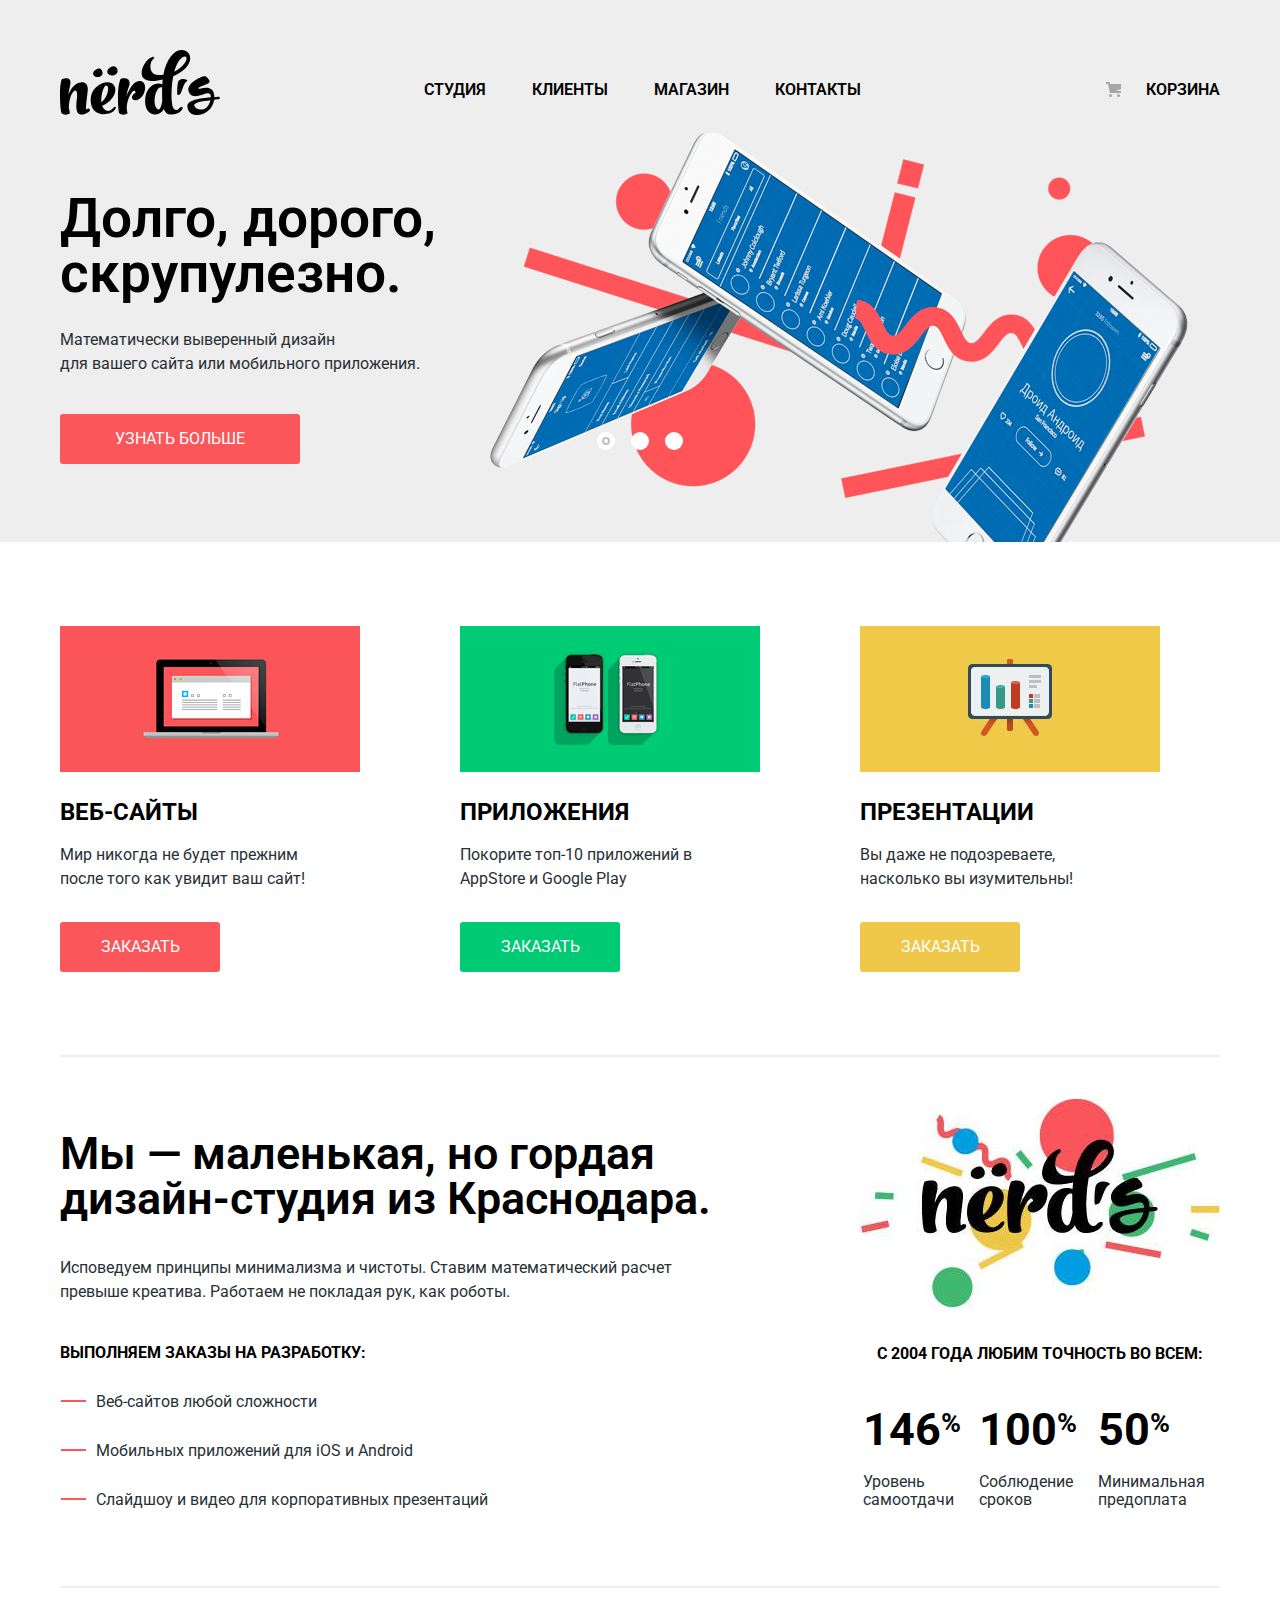
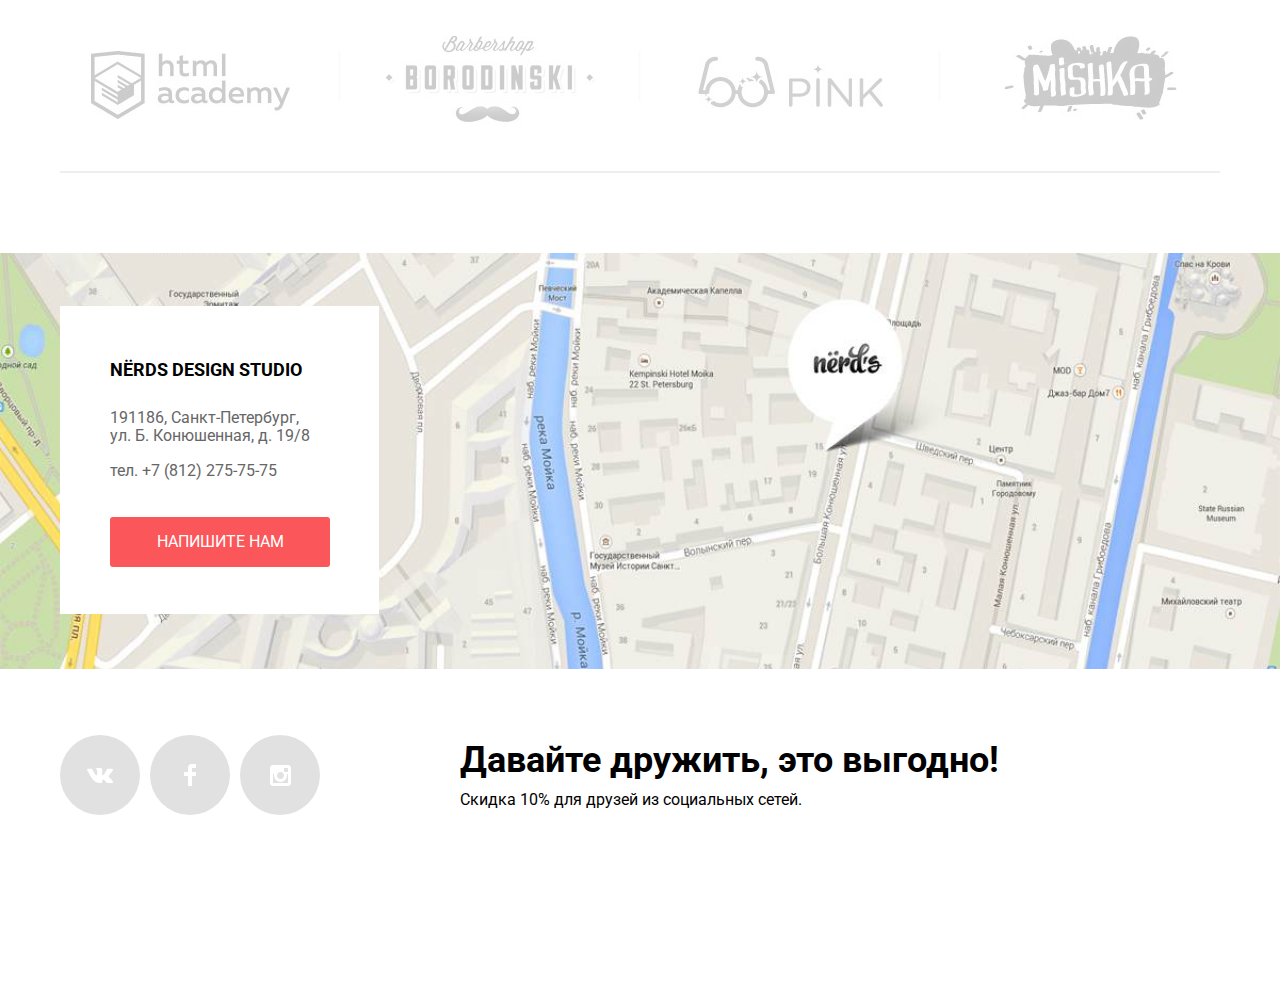
==== commit c17b1d64: "Отправка на защиту" ====
--- a/index.html
+++ b/index.html
@@ -159,6 +159,8 @@
       </section>
     </div>
     <section class="map">
+      <iframe src="https://www.google.com/maps/embed?pb=!1m14!1m8!1m3!1d3997.1700247960416!2d30.320215!3d59.939028!3m2!1i1024!2i768!4f13.1!3m3!1m2!1s0x4696310fca145cc1%3A0x42b32648d8238007!2z0JHQvtC70YzRiNCw0Y8g0JrQvtC90Y7RiNC10L3QvdCw0Y8g0YPQuy4sIDE5LzgsINCh0LDQvdC60YIt0J_QtdGC0LXRgNCx0YPRgNCzLCAxOTExODY!5e0!3m2!1sru!2sru!4v1547030617020"
+        width="100%" height="416px" frameborder="0" style="border:0" allowfullscreen></iframe>
       <div class="container">
         <h2 class="visually-hidden">Контакты</h2>
         <div class="contacts">
@@ -213,7 +215,7 @@
     </form>
   </section>
 
-<script src="js/minimizscript.js"></script>
+  <script src="js/minimizscript.js"></script>
 </body>
 
 </html>
--- a/css/minimizstyle.css
+++ b/css/minimizstyle.css
@@ -1 +1 @@
-.pagination-button a,.slider-button,a{text-decoration:none}.main-navigation,body{font-size:16px;color:#000}body{min-width:1200px;margin:0;padding:0;font-family:Roboto,Arial,sans-serif;line-height:24px;font-weight:400;background-color:#fff}.main-header,.slider{background-color:#eee}img{max-width:100%;height:auto}.visually-hidden:not(:focus):not(:active),input[type=checkbox].visually-hidden,input[type=radio].visually-hidden{position:absolute;width:1px;height:1px;margin:-1px;border:0;padding:0;white-space:nowrap;clip-path:inset(100%);clip:rect(0 0 0 0);overflow:hidden}.container{width:1200px;margin:0 auto;padding:0 20px;box-sizing:border-box}.main-header{width:100%;min-height:354px;margin-bottom:84px}.basket,.site-navigation{display:flex;margin-left:auto;margin-bottom:0}.main-header-logo{width:160px;height:65px}.main-navigation{display:flex;justify-content:space-between;line-height:30px;font-weight:600;text-transform:uppercase}.main-header .main-navigation{padding-top:50px}.main-header-logo:focus,.main-header-logo:hover{opacity:.8}.main-header-logo:active{opacity:.3}.site-navigation{flex-wrap:wrap;padding:0;margin-top:0;list-style:none;min-width:515px}.site-navigation li{padding:25px 23px}.basket{padding-top:25px}.basket a,.site-navigation a{display:block;padding-bottom:3px;vertical-align:middle;color:#000}.basket a:focus,.basket a:hover,.site-navigation a:focus,.site-navigation a:hover{color:#fb565a}.basket a:active,.site-navigation a:active{color:rgba(0,0,0,.302)}.site-navigation-current a{border-bottom:2px solid #fb565a}.basket .basket-link{position:relative;padding-left:50px}.basket-link::before{content:"";position:absolute;top:7px;left:10px;width:15px;height:15px;background-image:url(../img/cart-icon.svg);background-repeat:no-repeat;background-position:0 0}.slider{position:relative}.slider-list{margin:0;padding:0;list-style:none}.slider-controls{position:absolute;left:50%;bottom:104px;z-index:100;width:160px;height:18px;padding-left:90px;text-align:center;font-size:0;transform:translateX(-50%)}.slider-item:nth-child(1) h3,.slider-item:nth-child(2) h3,.slider-item:nth-child(3) h3{max-width:600px;font-size:55px;line-height:55px;font-weight:600;text-align:left;color:#000}.slider-controls label{position:relative;display:inline-block;width:18px;height:18px;padding:8px;vertical-align:top;border-radius:50%}.slider-controls label::after{content:"";position:absolute;top:8px;left:8px;z-index:1;width:18px;height:18px;background:#fff;border-radius:50%}.slider-item{display:none;padding:78px 0}.slider-item:nth-child(1){background-image:url(../img/slide1.png);background-repeat:no-repeat;background-position:93%}.slider-item:nth-child(2){background-image:url(../img/slide2.png);background-repeat:no-repeat;background-position:80%}.slider-item:nth-child(3){background-image:url(../img/slide3.png);background-repeat:no-repeat;background-position:99%}#product-1:checked~.slider-list .slider-item:nth-child(1),#product-2:checked~.slider-list .slider-item:nth-child(2),#product-3:checked~.slider-list .slider-item:nth-child(3){display:block}#product-1:checked~.slider-controls .slider-controls-item--1::before,#product-2:checked~.slider-controls .slider-controls-item--2::before,#product-3:checked~.slider-controls .slider-controls-item--3::before{content:"";position:absolute;left:50%;top:50%;z-index:2;width:4px;height:4px;margin:-4px;background-color:inherit;border:2px solid #c1c1c1;border-radius:50%}.slider-item:nth-child(1) h3,.slider-item:nth-child(3) h3{margin:-20px 0 27px}.slider-item:nth-child(2) h3{margin:0 0 27px}.slider-item-text{width:420px;margin:0 0 38px;font-size:16px;line-height:24px;color:#283136}.slider-button{display:block;width:240px;padding:16px 0;font:inherit;font-size:16px;line-height:18px;color:#fff;text-transform:uppercase;text-align:center;background-color:#fb565a;border-radius:3px;border:none}.slider-button:focus,.slider-button:hover{background-color:#e74246}.slider-button:active{color:rgba(255,255,255,.3);background-color:#d7373b;box-shadow:0 3px rgba(0,0,0,.1) inset}.products{margin-bottom:84px}.products-list{display:flex;margin:0;padding:0;list-style:none}.products-item{width:300px;margin-left:100px}.products-item:first-child{margin-left:0}.products-item-image{width:300px;height:146px;margin:0;padding:0}.info-list li::before,.info::before{content:"";height:2px}.products-item:last-child{padding-right:15px}.products-item h3{margin:0;padding:10px 0 0}.products-item p{padding-bottom:15px;padding-right:35px}.products-item-name{font-size:24px;line-height:30px;font-weight:700;color:#000;text-transform:uppercase}.products-item-text{font-size:16px;line-height:24px;font-family:Roboto;color:#283136}.apps-button,.sites-button{font:inherit;border-radius:3px;display:block;width:160px;padding:16px 0;text-align:center;vertical-align:middle;text-transform:uppercase}.sites-button{font-size:16px;line-height:18px;color:#fff;background-color:#fb565a;border:none}.apps-button{font-size:16px;line-height:18px;color:#fff;background-color:#00ca74;border:none}.presents-button{display:block;width:160px;padding:16px 0;font:inherit;font-size:16px;line-height:18px;text-align:center;color:#fff;vertical-align:middle;text-transform:uppercase;background-color:#efc84a;border-radius:3px;border:none}.info-list,.info-text,.info-title,.list-title{text-align:left}.sites-button:focus,.sites-button:hover{color:#fff;background-color:#e74246}.sites-button:active{color:rgba(255,255,255,.302);background-color:#d7373b}.apps-button:focus,.apps-button:hover{color:#fff;background-color:#00bc6c}.apps-button:active{color:rgba(255,255,255,.302);background-color:#00aa62}.presents-button:focus,.presents-button:hover{color:#fff;background-color:#eab534}.presents-button:active{color:rgba(255,255,255,.302);background-color:#e5a722}.info{position:relative;display:flex;flex-direction:row;flex-wrap:nowrap;margin-bottom:84px}.info::before{position:absolute;top:-1px;width:1160px;background-color:#eee}.mission{width:800px;padding-right:120px}.info-title{margin:0 0 35px;padding-top:75px;font-size:45px;line-height:45px;font-weight:600;color:#000}.info-list,.info-text,.list-title,.table-title{font-size:16px;line-height:24px}.info-text{margin:0;color:#283136}.list-title{margin:16px 0 0;padding-top:21px;font-weight:700;color:#000;text-transform:uppercase}.info-list{margin:0;padding:0;list-style:none;color:#283136}.cell-title,.table-title{color:#000;font-weight:700}.info-list li{position:relative;padding-left:36px;padding-top:25px}.info-list li::before{position:absolute;bottom:12px;left:1px;width:25px;background-color:#fb565a}.accuracy{width:360px;padding-top:43px}.accuracy-image{width:360px;height:208px;margin-left:auto}.table{padding-top:40px}.table-title{width:360px;padding-top:35px;text-align:center;text-transform:uppercase}.cell-title{padding-top:17px;padding-bottom:30px;font-size:45px;line-height:10px;text-align:left}.cell-title:first-child{width:114px}.cell-title:nth-child(2){width:117px}.cell-title:last-child{width:120px}.cell-title sup{font-size:60%}.cell-item{padding-top:5px;font-size:16px;line-height:18px;color:#283136;text-align:left}.reference{position:relative;margin-bottom:75px}.reference-list{display:flex;justify-content:space-between;flex-wrap:nowrap;margin:0;padding:40px 0 45px;text-align:center;list-style:none}.reference-item{width:260px;position:relative;opacity:.2}.reference-item:not(:last-child)::after,.reference::after,.reference::before{position:absolute;height:2px;background-color:#eee;content:""}.reference-item:first-child{padding-top:15px}.reference-item:nth-child(2){padding-left:40px}.reference-item:nth-child(3){padding-left:40px;padding-top:20px}.reference-item:last-child{margin-left:auto}.reference::before{bottom:190px;width:1160px;opacity:1}.reference::after{bottom:5px;width:1160px}.reference-item:not(:last-child)::after{transform:rotate(90deg);right:-45px;bottom:56px;width:51px}.contacts,.map{position:relative}.reference-item:focus,.reference-item:hover{opacity:1}.reference-item:active{opacity:.1}.map{width:100%;height:416px;margin-bottom:66px;background:url(../img/map.jpg) 100% center no-repeat #f1efe8;background-size:cover}.contacts,.feedback{background-color:#fff}.contacts{top:53px;left:5px;width:319px;height:308px}.feedback{position:fixed;display:none;box-shadow:0 20px 40px rgba(0,0,0,.75)}.contacts-title{margin:0;padding:49px 30px 24px 50px;font-size:18px;line-height:30px;font-weight:700;text-align:left;color:#000}.contacts-address,.contacts-phone{width:210px;margin:0;padding:0 30px 17px 50px;font-size:16px;line-height:18px;color:#666;text-align:left}.contacts-button{display:block;width:220px;padding:16px 0;margin:20px 30px 0 50px;font:inherit;font-size:16px;line-height:18px;text-align:center;color:#fff;vertical-align:middle;text-transform:uppercase;background-color:#fb565a;border:none;border-radius:3px}.contacts-button:focus,.contacts-button:hover{background-color:#e74246}.contacts-button:active{color:#e37376;background-color:#d7373b}@keyframes bounce{0%{transform:translateY(-2000px)}70%{transform:translateY(30px)}90%{transform:translateY(-10px)}100%{transform:translateY(0)}}@keyframes shake{0%,100%{transform:translateX(0)}10%,30%,50%,70%,90%{transform:translateX(-10px)}20%,40%,60%,80%{transform:translateX(10px)}}.modal-show{display:block;animation:bounce .6s}.modal-error{animation:shake .6s}.feedback-login{top:10px;left:50%;width:960px;margin-left:-480px;padding:65px 100px 85px}.modal-close{position:absolute;top:70px;right:85px;width:30px;height:30px;font-size:0;background-color:transparent;border:0;cursor:pointer}.modal-close::after,.modal-close::before{content:"";position:absolute;left:2px;width:25px;height:3px;background-color:rgba(251,86,90,.3)}.modal-close::before{transform:rotate(45deg)}.modal-close::after{transform:rotate(-45deg)}.modal-close:focus::after,.modal-close:focus::before,.modal-close:hover::after,.modal-close:hover::before{background-color:rgba(251,86,90,1)}.modal-close:active::after,.modal-close:active::before{background-color:rgba(251,86,90,.1)}.feedback-item input[type=email],.feedback-item input[type=text]{box-sizing:border-box;width:360px;height:50px;margin-top:5px;padding-left:10px}.feedback-item input[type=email]:invalid{color:#e74246;border:2px solid #e74246}.feedback-item input,.feedback-letter textarea{font:inherit;text-align:left;color:#444;background-color:transparent;border:2px solid #d7dcde;display:flex}.feedback-item input{flex-wrap:wrap;font-size:16px;line-height:18px}.feedback-letter textarea{flex-wrap:wrap;box-sizing:border-box;width:760px;height:120px;padding-left:10px;padding-top:10px;margin-top:5px;font-size:16px;line-height:18px}.feedback-info{display:flex;flex-wrap:nowrap;justify-content:flex-start}.feedback-button{display:block;width:260px;padding:16px 0;margin-top:50px;font:inherit;font-size:16px;line-height:18px;text-align:center;color:#fff;vertical-align:middle;text-transform:uppercase;background-color:#fb565a;border:none;border-radius:3px}.feedback-item input:focus,.feedback-item input:hover{border:2px solid #b4b9bb}.feedback-item input:active{border:2px solid #000}.feedback-letter textarea:focus,.feedback-letter textarea:hover{border:2px solid #b4b9bb}.feedback-letter textarea:active{border:2px solid #000}.feedback-head{margin:0;font-size:45px;line-height:45px;font-weight:600;text-align:left;color:#000}.feedback-item{margin:0;padding-top:40px;padding-right:40px}.feedback-letter{margin-top:30px}.feedback-item label,.feedback-letter label{font-size:16px;line-height:18px;font-weight:700;text-align:left;color:#000}.page-title{margin:0;padding-top:57px;font-size:55px;line-height:55px;font-weight:600;text-align:center;color:#000}.filters-catalog{display:flex;justify-content:space-between;margin-bottom:60px;margin-top:-25px}.filters{display:flex;justify-content:space-between;width:260px}.filter fieldset{padding:0;margin:0;border:none}.filter legend{margin-bottom:19px;font-size:18px;line-height:30px;font-weight:700;text-align:left;text-transform:uppercase}.net legend{margin-bottom:16px}.features legend{margin-bottom:15px}.filter ul{margin:0;padding:0;font-size:16px;line-height:20px;color:#283136;list-style:none}.filter-selection{padding-bottom:18px;padding-left:40px}.filter-selection:nth-child(3){padding-bottom:22px}.filter-selection label{position:relative;display:block;cursor:pointer;user-select:none}.filter-selection:nth-child(2) label{padding-top:1px}.filter-selection:nth-child(3) label{padding-top:2px}.filter-input:focus+label,.filter-input:hover+label{color:#4d4d4d}.filter-input-checkbox+label::before{content:"";position:absolute;left:-35px;top:0;width:24px;height:24px;background-image:url(../img/checkbox-off.svg);background-repeat:no-repeat;background-position:0 0;opacity:.4}.adaptive:checked~label::before,.filter-input-radio+label::before,.fixed:checked~label::before,.rubber:checked~label::before{content:"";position:absolute;width:25px;height:25px;background-repeat:no-repeat;background-position:0 0}.filter-input-radio+label::before{left:-38px;background-image:url(../img/radio-off.svg);opacity:.4}.adaptive:checked~label::before,.fixed:checked~label::before,.rubber:checked~label::before{left:-38px;background-image:url(../img/radio-on.svg)}.advantageblock:checked~label::before,.gallery:checked~label::before,.news:checked~label::before,.pannier:checked~label::before,.slider:checked~label::before{content:"";position:absolute;left:-35px;width:25px;height:25px;background-image:url(../img/checkbox-on.svg);background-repeat:no-repeat;background-position:0 0}.filter-input-checkbox:focus+label::before,.filter-input-checkbox:hover+label::before,.filter-input-radio:focus+label::before,.filter-input-radio:hover+label::before{opacity:1}.filter-input-checkbox:disabled+label,.filter-input-radio:disabled+label{color:rgba(40,49,54,.302);opacity:.3}.filter-item{margin:0;padding:0;border:none}.range-filter{width:260px;padding-top:30px;margin-bottom:55px}.filter-item legend{font-size:18px;line-height:24px;text-transform:uppercase;font-weight:700}.filter-item+fieldset{margin-bottom:25px;margin-left:3px}.range-controls{position:relative;height:41px;margin-bottom:16px;padding-top:39px;padding-right:20px;padding-left:20px;background-color:#f1f1f1;border-radius:5px}.range-controls .scale{height:2px;background:#d7dcde}.range-controls .bar{width:100%;height:2px;background:#00ca74}.range-controls .toggle{position:absolute;top:31px;left:0;width:4px;height:4px;padding:0;border:8px solid #fff;background-color:#ababab;box-shadow:0 2px 1px 0 #cfcfcf;border-radius:50%;cursor:pointer}.range-controls .toggle-min{left:18px}.range-controls .toggle-max{left:160px}.price-controls{font-size:0}.price-controls label{display:inline-block;width:50%;vertical-align:top;font-size:16px;text-transform:uppercase}.price-controls input{width:60px;padding:9px 10px;margin-left:8px;font-family:Roboto,Arial,sans-serif;font-size:16px;text-align:center;color:#283136;border:none;border-radius:5px;background:#f1f1f1}.max-price{text-align:right}.sort-list,.sort-title{line-height:18px;text-align:left;text-transform:uppercase}.sort{display:flex}.sort-title{margin:0;padding:0 260px 56px 0;font-size:18px;font-weight:700;color:#000}.sort-list,.sort-switch{justify-content:flex-end;padding:0;display:flex;list-style:none}.sort-list a{color:rgba(0,0,0,.302)}.sort-list{flex-wrap:wrap;margin:0 auto;font-size:14px;color:#000}.sort-list li{margin-right:25px}.sort-switch{flex-wrap:wrap;margin:0 55px 0 auto}.sort-switch li{position:relative;display:flex;justify-content:flex-end;flex-wrap:wrap}.sort-switch-down::after,.sort-switch-up::after{content:"";position:absolute;top:5px;width:11px;height:10px;background-repeat:no-repeat;background-position:0 0;opacity:.2;cursor:pointer}.sort-switch-down::after{right:-15px;background-image:url(../img/icon-down-dir.svg)}.sort-switch-up::after{right:-45px;background-image:url(../img/icon-up-dir.svg)}.sort-switch-down:focus::after,.sort-switch-down:hover::after,.sort-switch-up:focus::after,.sort-switch-up:hover::after{opacity:.6}.sort-switch-current::after,.sort-switch-current::before,.sort-switch-down:active::after,.sort-switch-up:active::after{opacity:1}.catalog-template li::before,.catalog-template li:nth-child(even)::before{content:"";top:-1px;height:40px;background-image:url(../img/browser.svg);background-repeat:no-repeat;background-position:0 0;opacity:.12}.sort-list a:focus,.sort-list a:hover{color:rgba(0,0,0,.6)}.sort-list a:active,.sort-list-current a{color:#000}.filter-button{display:block;width:260px;padding:16px 0;margin-top:33px;margin-left:5px;font:inherit;font-size:16px;line-height:18px;text-align:center;color:#000;vertical-align:middle;text-transform:uppercase;background-color:#eee;border:none;border-radius:3px}.filter-button:focus,.filter-button:hover{background-color:#dfdfdf}.filter-button:active{color:rgba(0,0,0,.302);background-color:#d5d5d5}.catalog{width:820px;margin-left:auto;margin-right:auto;padding-left:140px}.catalog-template{width:770px;display:flex;flex-wrap:wrap;padding:0;margin:0 auto;text-align:center;list-style:none}.catalog-template li{position:relative}.catalog-template li::before{position:absolute;left:0;width:360px}.catalog-template li:nth-child(even)::before{position:absolute;left:40px;width:360px}.catalog-template li:hover::before{opacity:1}.catalog-item{width:360px;padding-bottom:15px;padding-top:40px}.catalog-item:nth-child(even){padding-left:40px}.catalog-item:nth-child(3),.catalog-item:nth-child(4),.catalog-item:nth-child(5),.catalog-item:nth-child(6){margin-top:12px}.catalog-template-card{position:absolute;display:none;width:360px;bottom:25px;background-color:#eee}.catalog-item:hover .catalog-template-card{display:block}.catalog-template-title{font:inherit;font-size:18px;line-height:30px;font-weight:700;text-align:center;color:#000;text-transform:uppercase}.catalog-template-info{width:240px;font:inherit;font-size:16px;line-height:18px;text-align:center;color:#666;margin:15px auto}.catalog-template-card h3{margin:30px 0 0;padding:0}.catalog-button{display:block;justify-content:center;width:200px;padding:16px 0;font:inherit;font-size:16px;line-height:18px;text-align:center;color:#fff;vertical-align:middle;text-transform:uppercase;background-color:#fb565a;border:none;border-radius:3px;margin:30px auto 40px}.catalog-button:focus,.catalog-button:hover{background-color:#e74246}.catalog-button:active{background-color:#d7373b}.pagination-list{display:flex;flex-wrap:wrap;padding:37px 0 0;margin:0;font-size:16px;line-height:18px;font-weight:600;text-align:center;list-style:none}.pagination-button a,.pagination-item a{display:block;color:#000;background-color:#eee}.pagination-item{margin-right:11px}.pagination-item a{padding:16px 20px;text-align:center;border-radius:3px}.pagination-button a{padding:16px 0;width:260px;text-transform:uppercase;border:none;border-radius:3px}.pagination-item a:focus,.pagination-item a:hover{background-color:#dfdfdf}.pagination-item a:active{color:#b7b7b7;background-color:#d5d5d5;box-shadow:inset 0 3px 0 0 #bfbfbf}.pagination-item-current a{padding:12px 18px;color:#000;background-color:#fff;border:4px solid #dbdbdb}.pagination-button a:focus,.pagination-button a:hover{color:#000;background-color:#dfdfdf}.pagination-button a:active{color:#b7b7b7;background-color:#d5d5d5;box-shadow:inset 0 3px 0 0 #bfbfbf}.main-footer{display:flex;justify-content:space-between;margin-bottom:70px}.footer-social{display:flex;margin:0;padding:0;width:260px;text-align:center;list-style:none}.social-button{display:flex;align-items:center;justify-content:center;margin:0 auto;padding:0;width:80px;height:80px;color:#fff;background-color:#e1e1e1;border-radius:50%}.footer-social li{padding:0 5px 5px}.social-button:focus,.social-button:hover{background-color:#e74246}.social-button:active{color:#e37376;background-color:#d7373b}.friend-text,.friend-title{text-align:left;color:#000}.social-button:active path{fill:#e37376}.friend{width:560px;margin:0 auto;padding-top:7px;padding-right:9px}.friend-title{margin:0 auto;font-size:36px;line-height:36px;font-weight:700}.friend-text{margin:11px 0 0;font-size:16px;line-height:22px}
+.main-navigation,body{font-size:16px;color:#000}.pagination-button a,.slider-button,a{text-decoration:none}body{min-width:1200px;margin:0;padding:0;font-family:Roboto,Arial,sans-serif;line-height:24px;font-weight:400;background-color:#fff}.main-header,.slider{background-color:#eee}img{max-width:100%;height:auto}.visually-hidden:not(:focus):not(:active),input[type=checkbox].visually-hidden,input[type=radio].visually-hidden{position:absolute;width:1px;height:1px;margin:-1px;border:0;padding:0;white-space:nowrap;clip-path:inset(100%);clip:rect(0 0 0 0);overflow:hidden}.container{width:1200px;margin:0 auto;padding:0 20px;box-sizing:border-box}.main-header{width:100%;min-height:354px;margin-bottom:84px}.basket,.site-navigation{display:flex;margin-left:auto;margin-bottom:0}.main-header-logo{width:160px;height:65px}.main-navigation{display:flex;justify-content:space-between;line-height:30px;font-weight:600;text-transform:uppercase}.main-header .main-navigation{padding-top:50px}.main-header-logo:focus,.main-header-logo:hover{opacity:.8}.main-header-logo:active{opacity:.3}.site-navigation{flex-wrap:wrap;padding:0;margin-top:0;list-style:none;min-width:515px}.site-navigation li{padding:25px 23px}.basket{padding-top:25px}.basket a,.site-navigation a{display:block;padding-bottom:3px;vertical-align:middle;color:#000}.basket a:focus,.basket a:hover,.site-navigation a:focus,.site-navigation a:hover{color:#fb565a}.basket a:active,.site-navigation a:active{color:rgba(0,0,0,.302)}.site-navigation-current a{border-bottom:2px solid #fb565a}.basket .basket-link{position:relative;padding-left:50px}.basket-link::before{content:"";position:absolute;top:7px;left:10px;width:15px;height:15px;background-image:url(../img/cart-icon.svg);background-repeat:no-repeat;background-position:0 0}.slider{position:relative}.slider-list{margin:0;padding:0;list-style:none}.slider-controls{position:absolute;left:50%;bottom:100px;z-index:100;width:160px;height:18px;text-align:center;font-size:0;transform:translateX(-50%)}.slider-controls label{position:relative;display:inline-block;width:18px;height:18px;padding:8px;vertical-align:top;border-radius:50%}.slider-controls label::after{content:"";position:absolute;top:8px;left:8px;z-index:1;width:18px;height:18px;background:#fff;border-radius:50%}.slider-item:nth-child(1),.slider-item:nth-child(2){background-position:93%;background-repeat:no-repeat}.slider-item{display:none;padding:78px 0}.slider-item:nth-child(1){background-image:url(../img/slide1.png)}.slider-item:nth-child(2){background-image:url(../img/slide2.png)}.slider-item:nth-child(3){background-image:url(../img/slide3.png);background-repeat:no-repeat;background-position:99%}#product-1:checked~.slider-list .slider-item:nth-child(1),#product-2:checked~.slider-list .slider-item:nth-child(2),#product-3:checked~.slider-list .slider-item:nth-child(3){display:block}#product-1:checked~.slider-controls .slider-controls-item--1::before,#product-2:checked~.slider-controls .slider-controls-item--2::before,#product-3:checked~.slider-controls .slider-controls-item--3::before{content:"";position:absolute;left:50%;top:50%;z-index:2;width:4px;height:4px;margin:-4px;background-color:inherit;border:2px solid #c1c1c1;border-radius:50%}.slider-item:nth-child(1) h3,.slider-item:nth-child(2) h3,.slider-item:nth-child(3) h3{max-width:600px;margin:-20px 0 27px;font-size:55px;line-height:55px;font-weight:600;text-align:left;color:#000}.slider-item-text{width:420px;margin:0 0 38px;font-size:16px;line-height:24px;color:#283136}.slider-button{display:block;width:240px;padding:16px 0;font:inherit;font-size:16px;line-height:18px;color:#fff;text-transform:uppercase;text-align:center;background-color:#fb565a;border-radius:3px;border:none}.slider-button:focus,.slider-button:hover{background-color:#e74246}.slider-button:active{color:rgba(255,255,255,.3);background-color:#d7373b;box-shadow:0 3px rgba(0,0,0,.1) inset}.products{margin-bottom:84px}.products-list{display:flex;margin:0;padding:0;list-style:none}.products-item{width:300px;margin-left:100px}.products-item:first-child{margin-left:0}.products-item-image{width:300px;height:146px;margin:0;padding:0}.info-list li::before,.info::before{content:"";height:2px}.products-item:last-child{padding-right:15px}.products-item h3{margin:0;padding:10px 0 0}.products-item p{padding-bottom:15px;padding-right:35px}.products-item-name{font-size:24px;line-height:30px;font-weight:700;color:#000;text-transform:uppercase}.products-item-text{font-size:16px;line-height:24px;font-family:Roboto;color:#283136}.apps-button,.sites-button{font:inherit;border-radius:3px;display:block;width:160px;padding:16px 0;text-align:center;vertical-align:middle;text-transform:uppercase}.sites-button{font-size:16px;line-height:18px;color:#fff;background-color:#fb565a;border:none}.apps-button{font-size:16px;line-height:18px;color:#fff;background-color:#00ca74;border:none}.presents-button{display:block;width:160px;padding:16px 0;font:inherit;font-size:16px;line-height:18px;text-align:center;color:#fff;vertical-align:middle;text-transform:uppercase;background-color:#efc84a;border-radius:3px;border:none}.info-list,.info-text,.info-title,.list-title{text-align:left}.sites-button:focus,.sites-button:hover{color:#fff;background-color:#e74246}.sites-button:active{color:rgba(255,255,255,.302);background-color:#d7373b}.apps-button:focus,.apps-button:hover{color:#fff;background-color:#00bc6c}.apps-button:active{color:rgba(255,255,255,.302);background-color:#00aa62}.presents-button:focus,.presents-button:hover{color:#fff;background-color:#eab534}.presents-button:active{color:rgba(255,255,255,.302);background-color:#e5a722}.info{position:relative;display:flex;flex-direction:row;flex-wrap:nowrap;margin-bottom:84px}.info::before{position:absolute;top:-1px;width:1160px;background-color:#eee}.mission{width:800px;padding-right:120px}.info-title{margin:0 0 35px;padding-top:75px;font-size:45px;line-height:45px;font-weight:600;color:#000}.info-list,.info-text,.list-title,.table-title{font-size:16px;line-height:24px}.info-text{margin:0;color:#283136}.list-title{margin:16px 0 0;padding-top:21px;font-weight:700;color:#000;text-transform:uppercase}.info-list{margin:0;padding:0;list-style:none;color:#283136}.cell-title,.table-title{color:#000;font-weight:700}.info-list li{position:relative;padding-left:36px;padding-top:25px}.info-list li::before{position:absolute;bottom:12px;left:1px;width:25px;background-color:#fb565a}.accuracy{width:360px;padding-top:43px}.accuracy-image{width:360px;height:208px;margin-left:auto}.table{padding-top:40px}.table-title{width:360px;padding-top:35px;text-align:center;text-transform:uppercase}.cell-title{padding-top:17px;padding-bottom:30px;font-size:45px;line-height:10px;text-align:left}.cell-title:first-child{width:114px}.cell-title:nth-child(2){width:117px}.cell-title:last-child{width:120px}.cell-title sup{font-size:60%}.cell-item{padding-top:5px;font-size:16px;line-height:18px;color:#283136;text-align:left}.reference{position:relative;margin-bottom:75px}.reference-list{display:flex;justify-content:space-between;flex-wrap:nowrap;margin:0;padding:40px 0 45px;text-align:center;list-style:none}.reference-item{width:260px;position:relative;opacity:.2}.reference-item:not(:last-child)::after,.reference::after,.reference::before{position:absolute;height:2px;background-color:#eee;content:""}.reference-item:first-child{padding-top:15px}.reference-item:nth-child(2){padding-left:40px}.reference-item:nth-child(3){padding-left:40px;padding-top:20px}.reference-item:last-child{margin-left:auto}.reference::before{bottom:190px;width:1160px;opacity:1}.reference::after{bottom:5px;width:1160px}.reference-item:not(:last-child)::after{transform:rotate(90deg);right:-45px;bottom:56px;width:51px}.contacts,.map{position:relative}.reference-item:focus,.reference-item:hover{opacity:1}.reference-item:active{opacity:.1}.map{width:100%;height:416px;margin-bottom:66px;background:url(../img/map.jpg) 100% center no-repeat #f1efe8;background-size:cover}.contacts,.feedback{background-color:#fff}.contacts{bottom:370px;width:319px;height:308px}.feedback{position:fixed;display:none;box-shadow:0 20px 40px rgba(0,0,0,.75)}.contacts-title{margin:0;padding:49px 30px 24px 50px;font-size:18px;line-height:30px;font-weight:700;text-align:left;color:#000}.contacts-address,.contacts-phone{width:210px;margin:0;padding:0 30px 17px 50px;font-size:16px;line-height:18px;color:#666;text-align:left}.contacts-button{display:block;width:220px;padding:16px 0;margin:20px 30px 0 50px;font:inherit;font-size:16px;line-height:18px;text-align:center;color:#fff;vertical-align:middle;text-transform:uppercase;background-color:#fb565a;border:none;border-radius:3px}.contacts-button:focus,.contacts-button:hover{background-color:#e74246}.contacts-button:active{color:#e37376;background-color:#d7373b}@keyframes bounce{0%{transform:translateY(-2000px)}70%{transform:translateY(30px)}90%{transform:translateY(-10px)}100%{transform:translateY(0)}}@keyframes shake{0%,100%{transform:translateX(0)}10%,30%,50%,70%,90%{transform:translateX(-10px)}20%,40%,60%,80%{transform:translateX(10px)}}.modal-show{display:block;animation:bounce .6s}.modal-error{animation:shake .6s}.feedback-login{top:10px;left:50%;width:960px;margin-left:-480px;padding:65px 100px 85px}.modal-close{position:absolute;top:70px;right:85px;width:30px;height:30px;font-size:0;background-color:transparent;border:0;cursor:pointer}.modal-close::after,.modal-close::before{content:"";position:absolute;left:2px;width:25px;height:3px;background-color:rgba(251,86,90,.3)}.modal-close::before{transform:rotate(45deg)}.modal-close::after{transform:rotate(-45deg)}.modal-close:focus::after,.modal-close:focus::before,.modal-close:hover::after,.modal-close:hover::before{background-color:rgba(251,86,90,1)}.modal-close:active::after,.modal-close:active::before{background-color:rgba(251,86,90,.1)}.feedback-item input[type=email],.feedback-item input[type=text]{box-sizing:border-box;width:360px;height:50px;margin-top:5px;padding-left:10px}.feedback-item input[type=email]:invalid{color:#e74246;border:2px solid #e74246}.feedback-item input,.feedback-letter textarea{font:inherit;text-align:left;color:#444;background-color:transparent;border:2px solid #d7dcde;display:flex}.feedback-item input{flex-wrap:wrap;font-size:16px;line-height:18px}.feedback-letter textarea{flex-wrap:wrap;box-sizing:border-box;width:760px;height:120px;padding-left:10px;padding-top:10px;margin-top:5px;font-size:16px;line-height:18px}.feedback-info{display:flex;flex-wrap:nowrap;justify-content:flex-start}.feedback-button{display:block;width:260px;padding:16px 0;margin-top:50px;font:inherit;font-size:16px;line-height:18px;text-align:center;color:#fff;vertical-align:middle;text-transform:uppercase;background-color:#fb565a;border:none;border-radius:3px}.feedback-item input:focus,.feedback-item input:hover{border:2px solid #b4b9bb}.feedback-item input:active{border:2px solid #000}.feedback-letter textarea:focus,.feedback-letter textarea:hover{border:2px solid #b4b9bb}.feedback-letter textarea:active{border:2px solid #000}.feedback-head{margin:0;font-size:45px;line-height:45px;font-weight:600;text-align:left;color:#000}.feedback-item{margin:0;padding-top:40px;padding-right:40px}.feedback-letter{margin-top:30px}.feedback-item label,.feedback-letter label{font-size:16px;line-height:18px;font-weight:700;text-align:left;color:#000}.page-title{margin:0;padding-top:57px;font-size:55px;line-height:55px;font-weight:600;text-align:center;color:#000}.filters-catalog{display:flex;justify-content:space-between;margin-bottom:60px;margin-top:-25px}.filters{display:flex;justify-content:space-between;width:260px}.filter fieldset{padding:0;margin:0;border:none}.filter legend{margin-bottom:19px;font-size:18px;line-height:30px;font-weight:700;text-align:left;text-transform:uppercase}.net legend{margin-bottom:16px}.features legend{margin-bottom:15px}.filter ul{margin:0;padding:0;font-size:16px;line-height:20px;color:#283136;list-style:none}.filter-selection{padding-bottom:18px;padding-left:40px}.filter-selection:nth-child(3){padding-bottom:22px}.filter-selection label{position:relative;display:block;cursor:pointer;user-select:none}.filter-selection:nth-child(2) label{padding-top:1px}.filter-selection:nth-child(3) label{padding-top:2px}.filter-input:focus+label,.filter-input:hover+label{color:#4d4d4d}.filter-input-checkbox+label::before{content:"";position:absolute;left:-35px;top:0;width:24px;height:24px;background-image:url(../img/checkbox-off.svg);background-repeat:no-repeat;background-position:0 0;opacity:.4}.adaptive:checked~label::before,.filter-input-radio+label::before,.fixed:checked~label::before,.rubber:checked~label::before{content:"";position:absolute;width:25px;height:25px;background-repeat:no-repeat;background-position:0 0}.filter-input-radio+label::before{left:-38px;background-image:url(../img/radio-off.svg);opacity:.4}.adaptive:checked~label::before,.fixed:checked~label::before,.rubber:checked~label::before{left:-38px;background-image:url(../img/radio-on.svg)}.advantageblock:checked~label::before,.gallery:checked~label::before,.news:checked~label::before,.pannier:checked~label::before,.slider:checked~label::before{content:"";position:absolute;left:-35px;width:25px;height:25px;background-image:url(../img/checkbox-on.svg);background-repeat:no-repeat;background-position:0 0}.filter-input-checkbox:focus+label::before,.filter-input-checkbox:hover+label::before,.filter-input-radio:focus+label::before,.filter-input-radio:hover+label::before{opacity:1}.filter-input-checkbox:disabled+label,.filter-input-radio:disabled+label{color:rgba(40,49,54,.302);opacity:.3}.filter-item{margin:0;padding:0;border:none}.range-filter{width:260px;padding-top:30px;margin-bottom:55px}.filter-item legend{font-size:18px;line-height:24px;text-transform:uppercase;font-weight:700}.filter-item+fieldset{margin-bottom:25px;margin-left:3px}.range-controls{position:relative;height:41px;margin-bottom:16px;padding-top:39px;padding-right:20px;padding-left:20px;background-color:#f1f1f1;border-radius:5px}.range-controls .scale{height:2px;background:#d7dcde}.range-controls .bar{width:100%;height:2px;background:#00ca74}.range-controls .toggle{position:absolute;top:31px;left:0;width:4px;height:4px;padding:0;border:8px solid #fff;background-color:#ababab;box-shadow:0 2px 1px 0 #cfcfcf;border-radius:50%;cursor:pointer}.range-controls .toggle-min{left:18px}.range-controls .toggle-max{left:160px}.price-controls{font-size:0}.price-controls label{display:inline-block;width:50%;vertical-align:top;font-size:16px;text-transform:uppercase}.price-controls input{width:60px;padding:9px 10px;margin-left:8px;font-family:Roboto,Arial,sans-serif;font-size:16px;text-align:center;color:#283136;border:none;border-radius:5px;background:#f1f1f1}.max-price{text-align:right}.sort-list,.sort-title{line-height:18px;text-align:left;text-transform:uppercase}.sort{display:flex}.sort-title{margin:0;padding:0 260px 56px 0;font-size:18px;font-weight:700;color:#000}.sort-list,.sort-switch{justify-content:flex-end;padding:0;display:flex;list-style:none}.sort-list a{color:rgba(0,0,0,.302)}.sort-list{flex-wrap:wrap;margin:0 auto;font-size:14px;color:#000}.sort-list li{margin-right:25px}.sort-switch{flex-wrap:wrap;margin:0 55px 0 auto}.sort-switch li{position:relative;display:flex;justify-content:flex-end;flex-wrap:wrap}.sort-switch-down::after,.sort-switch-up::after{content:"";position:absolute;top:5px;width:11px;height:10px;background-repeat:no-repeat;background-position:0 0;opacity:.2;cursor:pointer}.sort-switch-down::after{right:-15px;background-image:url(../img/icon-down-dir.svg)}.sort-switch-up::after{right:-45px;background-image:url(../img/icon-up-dir.svg)}.sort-switch-down:focus::after,.sort-switch-down:hover::after,.sort-switch-up:focus::after,.sort-switch-up:hover::after{opacity:.6}.sort-switch-current::after,.sort-switch-current::before,.sort-switch-down:active::after,.sort-switch-up:active::after{opacity:1}.catalog-template li::before,.catalog-template li:nth-child(even)::before{content:"";top:-1px;height:40px;background-image:url(../img/browser.svg);background-repeat:no-repeat;background-position:0 0;opacity:.12}.sort-list a:focus,.sort-list a:hover{color:rgba(0,0,0,.6)}.sort-list a:active,.sort-list-current a{color:#000}.filter-button{display:block;width:260px;padding:16px 0;margin-top:33px;margin-left:5px;font:inherit;font-size:16px;line-height:18px;text-align:center;color:#000;vertical-align:middle;text-transform:uppercase;background-color:#eee;border:none;border-radius:3px}.filter-button:focus,.filter-button:hover{background-color:#dfdfdf}.filter-button:active{color:rgba(0,0,0,.302);background-color:#d5d5d5}.catalog{width:820px;margin-left:auto;margin-right:auto;padding-left:140px}.catalog-template{width:770px;display:flex;flex-wrap:wrap;padding:0;margin:0 auto;text-align:center;list-style:none}.catalog-template li{position:relative}.catalog-template li::before{position:absolute;left:0;width:360px}.catalog-template li:nth-child(even)::before{position:absolute;left:40px;width:360px}.catalog-template li:hover::before{opacity:1}.catalog-item{width:360px;padding-bottom:15px;padding-top:40px}.catalog-item:nth-child(even){padding-left:40px}.catalog-item:nth-child(3),.catalog-item:nth-child(4),.catalog-item:nth-child(5),.catalog-item:nth-child(6){margin-top:12px}.catalog-template-card{position:absolute;display:none;width:360px;bottom:25px;background-color:#eee}.catalog-item:hover .catalog-template-card{display:block}.catalog-template-title{font:inherit;font-size:18px;line-height:30px;font-weight:700;text-align:center;color:#000;text-transform:uppercase}.catalog-template-info{width:240px;font:inherit;font-size:16px;line-height:18px;text-align:center;color:#666;margin:15px auto}.catalog-template-card h3{margin:30px 0 0;padding:0}.catalog-button{display:block;justify-content:center;width:200px;padding:16px 0;font:inherit;font-size:16px;line-height:18px;text-align:center;color:#fff;vertical-align:middle;text-transform:uppercase;background-color:#fb565a;border:none;border-radius:3px;margin:30px auto 40px}.catalog-button:focus,.catalog-button:hover{background-color:#e74246}.catalog-button:active{background-color:#d7373b}.pagination-list{display:flex;flex-wrap:wrap;padding:37px 0 0;margin:0;font-size:16px;line-height:18px;font-weight:600;text-align:center;list-style:none}.pagination-button a,.pagination-item a{display:block;color:#000;background-color:#eee}.pagination-item{margin-right:11px}.pagination-item a{padding:16px 20px;text-align:center;border-radius:3px}.pagination-button a{padding:16px 0;width:260px;text-transform:uppercase;border:none;border-radius:3px}.pagination-item a:focus,.pagination-item a:hover{background-color:#dfdfdf}.pagination-item a:active{color:#b7b7b7;background-color:#d5d5d5;box-shadow:inset 0 3px 0 0 #bfbfbf}.pagination-item-current a{padding:12px 18px;color:#000;background-color:#fff;border:4px solid #dbdbdb}.pagination-button a:focus,.pagination-button a:hover{color:#000;background-color:#dfdfdf}.pagination-button a:active{color:#b7b7b7;background-color:#d5d5d5;box-shadow:inset 0 3px 0 0 #bfbfbf}.main-footer{display:flex;justify-content:space-between;margin-bottom:70px}.footer-social{display:flex;margin:0;padding:0;width:260px;text-align:center;list-style:none}.social-button{display:flex;align-items:center;justify-content:center;margin:0 auto;padding:0;width:80px;height:80px;color:#fff;background-color:#e1e1e1;border-radius:50%}.footer-social li{padding:0 5px 5px}.footer-social li:nth-child(1){padding-left:0}.social-button:focus,.social-button:hover{background-color:#e74246}.social-button:active{color:#e37376;background-color:#d7373b}.friend-text,.friend-title{text-align:left;color:#000}.social-button:active path{fill:#e37376}.friend{width:560px;margin-left:auto;margin-right:200px;padding-top:7px}.friend-title{margin:0 auto;font-size:36px;line-height:36px;font-weight:700}.friend-text{margin:11px 0 0;font-size:16px;line-height:22px}
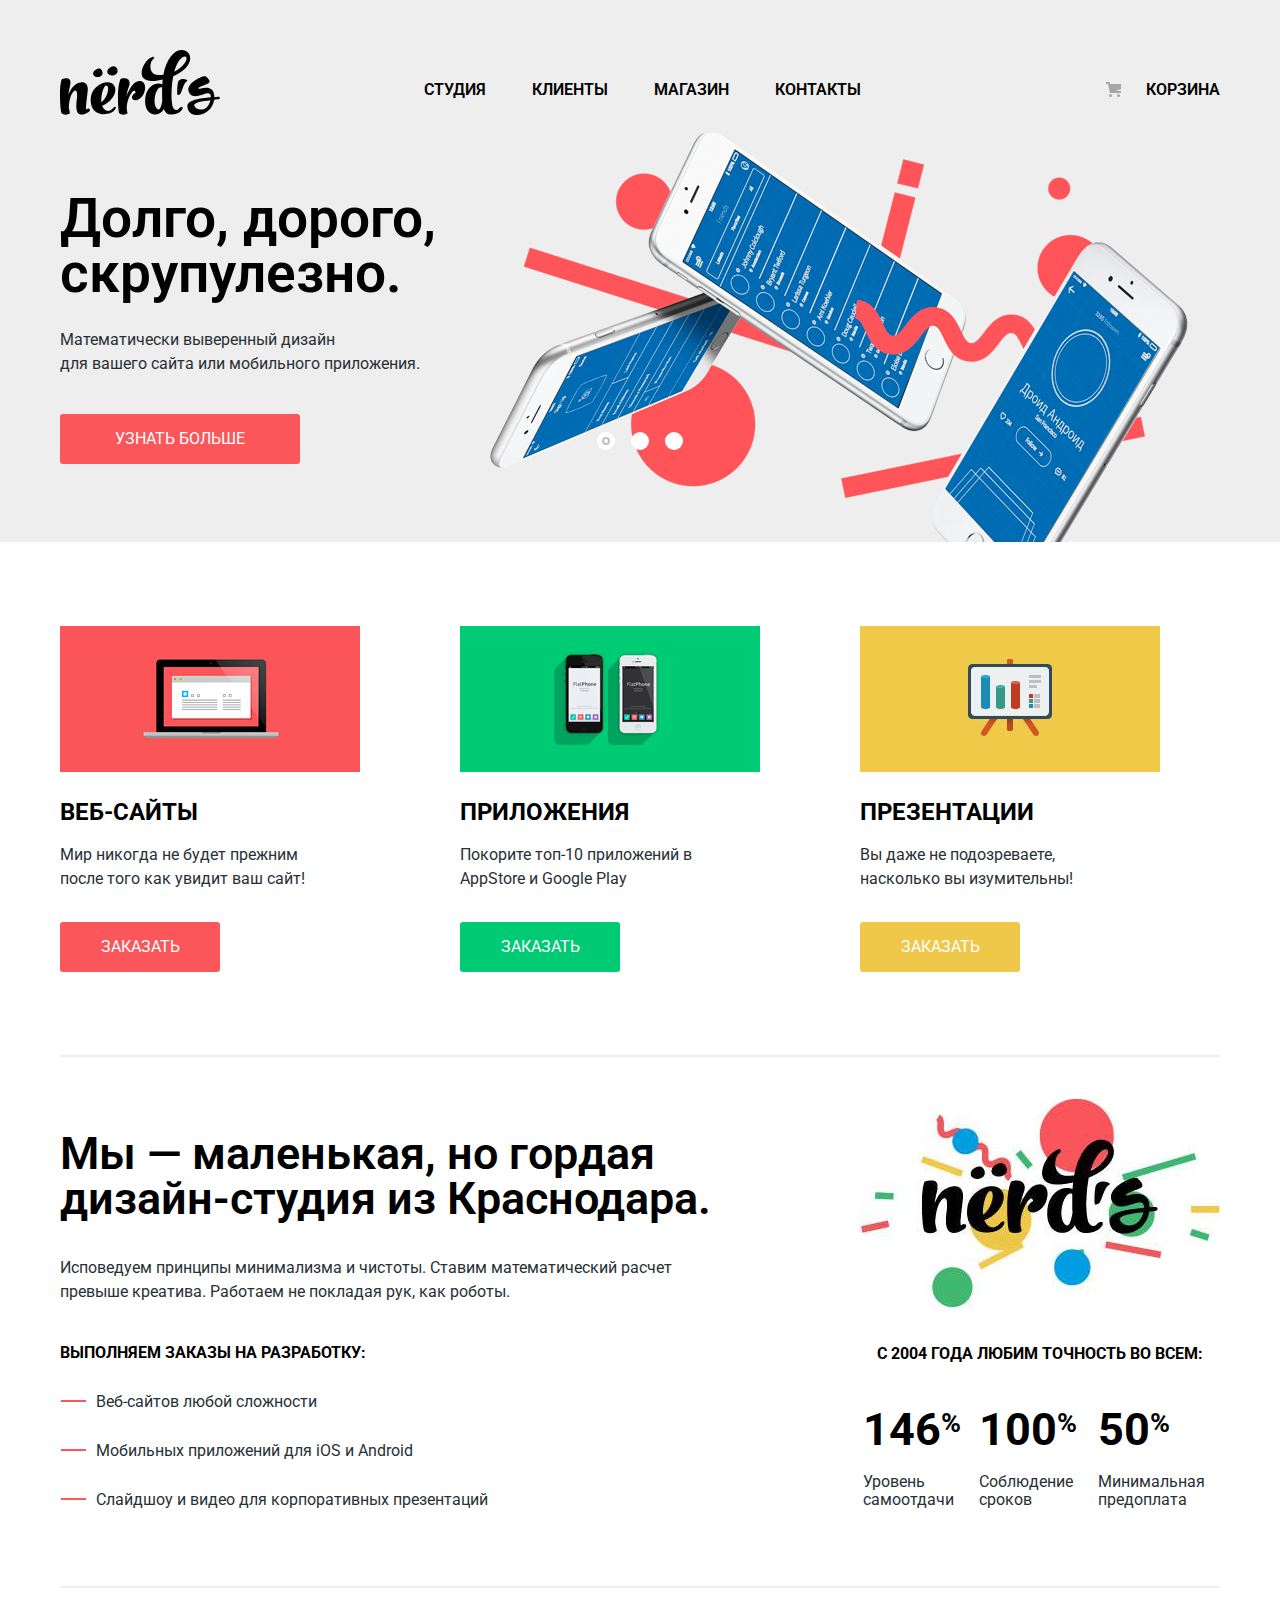
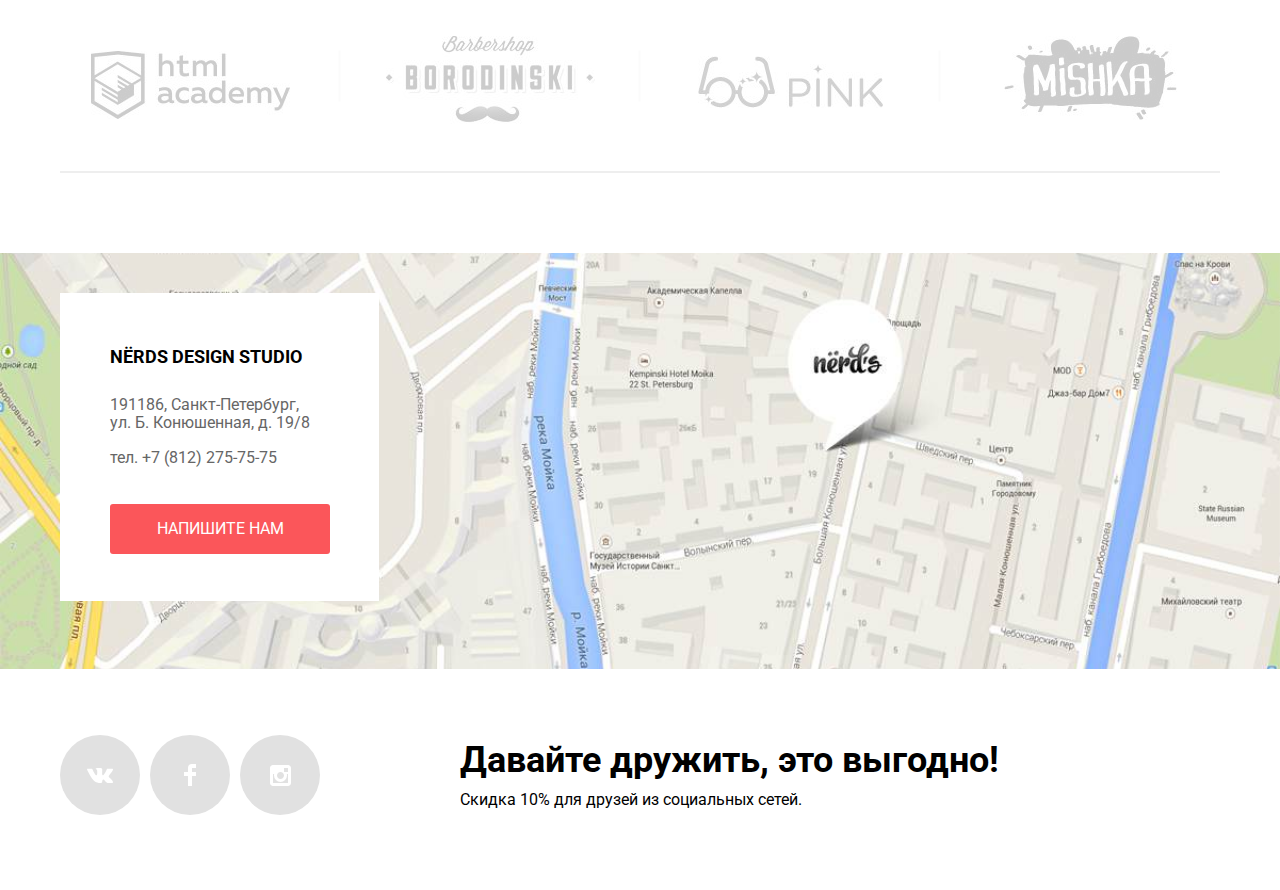
==== commit 731dc29a: "Добавляет правки" ====
--- a/index.html
+++ b/index.html
@@ -159,8 +159,6 @@
       </section>
     </div>
     <section class="map">
-      <iframe src="https://www.google.com/maps/embed?pb=!1m14!1m8!1m3!1d3997.1700247960416!2d30.320215!3d59.939028!3m2!1i1024!2i768!4f13.1!3m3!1m2!1s0x4696310fca145cc1%3A0x42b32648d8238007!2z0JHQvtC70YzRiNCw0Y8g0JrQvtC90Y7RiNC10L3QvdCw0Y8g0YPQuy4sIDE5LzgsINCh0LDQvdC60YIt0J_QtdGC0LXRgNCx0YPRgNCzLCAxOTExODY!5e0!3m2!1sru!2sru!4v1547030617020"
-        width="100%" height="416px" frameborder="0" style="border:0" allowfullscreen></iframe>
       <div class="container">
         <h2 class="visually-hidden">Контакты</h2>
         <div class="contacts">
--- a/css/minimizstyle.css
+++ b/css/minimizstyle.css
@@ -1 +1 @@
-.main-navigation,body{font-size:16px;color:#000}.pagination-button a,.slider-button,a{text-decoration:none}body{min-width:1200px;margin:0;padding:0;font-family:Roboto,Arial,sans-serif;line-height:24px;font-weight:400;background-color:#fff}.main-header,.slider{background-color:#eee}img{max-width:100%;height:auto}.visually-hidden:not(:focus):not(:active),input[type=checkbox].visually-hidden,input[type=radio].visually-hidden{position:absolute;width:1px;height:1px;margin:-1px;border:0;padding:0;white-space:nowrap;clip-path:inset(100%);clip:rect(0 0 0 0);overflow:hidden}.container{width:1200px;margin:0 auto;padding:0 20px;box-sizing:border-box}.main-header{width:100%;min-height:354px;margin-bottom:84px}.basket,.site-navigation{display:flex;margin-left:auto;margin-bottom:0}.main-header-logo{width:160px;height:65px}.main-navigation{display:flex;justify-content:space-between;line-height:30px;font-weight:600;text-transform:uppercase}.main-header .main-navigation{padding-top:50px}.main-header-logo:focus,.main-header-logo:hover{opacity:.8}.main-header-logo:active{opacity:.3}.site-navigation{flex-wrap:wrap;padding:0;margin-top:0;list-style:none;min-width:515px}.site-navigation li{padding:25px 23px}.basket{padding-top:25px}.basket a,.site-navigation a{display:block;padding-bottom:3px;vertical-align:middle;color:#000}.basket a:focus,.basket a:hover,.site-navigation a:focus,.site-navigation a:hover{color:#fb565a}.basket a:active,.site-navigation a:active{color:rgba(0,0,0,.302)}.site-navigation-current a{border-bottom:2px solid #fb565a}.basket .basket-link{position:relative;padding-left:50px}.basket-link::before{content:"";position:absolute;top:7px;left:10px;width:15px;height:15px;background-image:url(../img/cart-icon.svg);background-repeat:no-repeat;background-position:0 0}.slider{position:relative}.slider-list{margin:0;padding:0;list-style:none}.slider-controls{position:absolute;left:50%;bottom:100px;z-index:100;width:160px;height:18px;text-align:center;font-size:0;transform:translateX(-50%)}.slider-controls label{position:relative;display:inline-block;width:18px;height:18px;padding:8px;vertical-align:top;border-radius:50%}.slider-controls label::after{content:"";position:absolute;top:8px;left:8px;z-index:1;width:18px;height:18px;background:#fff;border-radius:50%}.slider-item:nth-child(1),.slider-item:nth-child(2){background-position:93%;background-repeat:no-repeat}.slider-item{display:none;padding:78px 0}.slider-item:nth-child(1){background-image:url(../img/slide1.png)}.slider-item:nth-child(2){background-image:url(../img/slide2.png)}.slider-item:nth-child(3){background-image:url(../img/slide3.png);background-repeat:no-repeat;background-position:99%}#product-1:checked~.slider-list .slider-item:nth-child(1),#product-2:checked~.slider-list .slider-item:nth-child(2),#product-3:checked~.slider-list .slider-item:nth-child(3){display:block}#product-1:checked~.slider-controls .slider-controls-item--1::before,#product-2:checked~.slider-controls .slider-controls-item--2::before,#product-3:checked~.slider-controls .slider-controls-item--3::before{content:"";position:absolute;left:50%;top:50%;z-index:2;width:4px;height:4px;margin:-4px;background-color:inherit;border:2px solid #c1c1c1;border-radius:50%}.slider-item:nth-child(1) h3,.slider-item:nth-child(2) h3,.slider-item:nth-child(3) h3{max-width:600px;margin:-20px 0 27px;font-size:55px;line-height:55px;font-weight:600;text-align:left;color:#000}.slider-item-text{width:420px;margin:0 0 38px;font-size:16px;line-height:24px;color:#283136}.slider-button{display:block;width:240px;padding:16px 0;font:inherit;font-size:16px;line-height:18px;color:#fff;text-transform:uppercase;text-align:center;background-color:#fb565a;border-radius:3px;border:none}.slider-button:focus,.slider-button:hover{background-color:#e74246}.slider-button:active{color:rgba(255,255,255,.3);background-color:#d7373b;box-shadow:0 3px rgba(0,0,0,.1) inset}.products{margin-bottom:84px}.products-list{display:flex;margin:0;padding:0;list-style:none}.products-item{width:300px;margin-left:100px}.products-item:first-child{margin-left:0}.products-item-image{width:300px;height:146px;margin:0;padding:0}.info-list li::before,.info::before{content:"";height:2px}.products-item:last-child{padding-right:15px}.products-item h3{margin:0;padding:10px 0 0}.products-item p{padding-bottom:15px;padding-right:35px}.products-item-name{font-size:24px;line-height:30px;font-weight:700;color:#000;text-transform:uppercase}.products-item-text{font-size:16px;line-height:24px;font-family:Roboto;color:#283136}.apps-button,.sites-button{font:inherit;border-radius:3px;display:block;width:160px;padding:16px 0;text-align:center;vertical-align:middle;text-transform:uppercase}.sites-button{font-size:16px;line-height:18px;color:#fff;background-color:#fb565a;border:none}.apps-button{font-size:16px;line-height:18px;color:#fff;background-color:#00ca74;border:none}.presents-button{display:block;width:160px;padding:16px 0;font:inherit;font-size:16px;line-height:18px;text-align:center;color:#fff;vertical-align:middle;text-transform:uppercase;background-color:#efc84a;border-radius:3px;border:none}.info-list,.info-text,.info-title,.list-title{text-align:left}.sites-button:focus,.sites-button:hover{color:#fff;background-color:#e74246}.sites-button:active{color:rgba(255,255,255,.302);background-color:#d7373b}.apps-button:focus,.apps-button:hover{color:#fff;background-color:#00bc6c}.apps-button:active{color:rgba(255,255,255,.302);background-color:#00aa62}.presents-button:focus,.presents-button:hover{color:#fff;background-color:#eab534}.presents-button:active{color:rgba(255,255,255,.302);background-color:#e5a722}.info{position:relative;display:flex;flex-direction:row;flex-wrap:nowrap;margin-bottom:84px}.info::before{position:absolute;top:-1px;width:1160px;background-color:#eee}.mission{width:800px;padding-right:120px}.info-title{margin:0 0 35px;padding-top:75px;font-size:45px;line-height:45px;font-weight:600;color:#000}.info-list,.info-text,.list-title,.table-title{font-size:16px;line-height:24px}.info-text{margin:0;color:#283136}.list-title{margin:16px 0 0;padding-top:21px;font-weight:700;color:#000;text-transform:uppercase}.info-list{margin:0;padding:0;list-style:none;color:#283136}.cell-title,.table-title{color:#000;font-weight:700}.info-list li{position:relative;padding-left:36px;padding-top:25px}.info-list li::before{position:absolute;bottom:12px;left:1px;width:25px;background-color:#fb565a}.accuracy{width:360px;padding-top:43px}.accuracy-image{width:360px;height:208px;margin-left:auto}.table{padding-top:40px}.table-title{width:360px;padding-top:35px;text-align:center;text-transform:uppercase}.cell-title{padding-top:17px;padding-bottom:30px;font-size:45px;line-height:10px;text-align:left}.cell-title:first-child{width:114px}.cell-title:nth-child(2){width:117px}.cell-title:last-child{width:120px}.cell-title sup{font-size:60%}.cell-item{padding-top:5px;font-size:16px;line-height:18px;color:#283136;text-align:left}.reference{position:relative;margin-bottom:75px}.reference-list{display:flex;justify-content:space-between;flex-wrap:nowrap;margin:0;padding:40px 0 45px;text-align:center;list-style:none}.reference-item{width:260px;position:relative;opacity:.2}.reference-item:not(:last-child)::after,.reference::after,.reference::before{position:absolute;height:2px;background-color:#eee;content:""}.reference-item:first-child{padding-top:15px}.reference-item:nth-child(2){padding-left:40px}.reference-item:nth-child(3){padding-left:40px;padding-top:20px}.reference-item:last-child{margin-left:auto}.reference::before{bottom:190px;width:1160px;opacity:1}.reference::after{bottom:5px;width:1160px}.reference-item:not(:last-child)::after{transform:rotate(90deg);right:-45px;bottom:56px;width:51px}.contacts,.map{position:relative}.reference-item:focus,.reference-item:hover{opacity:1}.reference-item:active{opacity:.1}.map{width:100%;height:416px;margin-bottom:66px;background:url(../img/map.jpg) 100% center no-repeat #f1efe8;background-size:cover}.contacts,.feedback{background-color:#fff}.contacts{bottom:370px;width:319px;height:308px}.feedback{position:fixed;display:none;box-shadow:0 20px 40px rgba(0,0,0,.75)}.contacts-title{margin:0;padding:49px 30px 24px 50px;font-size:18px;line-height:30px;font-weight:700;text-align:left;color:#000}.contacts-address,.contacts-phone{width:210px;margin:0;padding:0 30px 17px 50px;font-size:16px;line-height:18px;color:#666;text-align:left}.contacts-button{display:block;width:220px;padding:16px 0;margin:20px 30px 0 50px;font:inherit;font-size:16px;line-height:18px;text-align:center;color:#fff;vertical-align:middle;text-transform:uppercase;background-color:#fb565a;border:none;border-radius:3px}.contacts-button:focus,.contacts-button:hover{background-color:#e74246}.contacts-button:active{color:#e37376;background-color:#d7373b}@keyframes bounce{0%{transform:translateY(-2000px)}70%{transform:translateY(30px)}90%{transform:translateY(-10px)}100%{transform:translateY(0)}}@keyframes shake{0%,100%{transform:translateX(0)}10%,30%,50%,70%,90%{transform:translateX(-10px)}20%,40%,60%,80%{transform:translateX(10px)}}.modal-show{display:block;animation:bounce .6s}.modal-error{animation:shake .6s}.feedback-login{top:10px;left:50%;width:960px;margin-left:-480px;padding:65px 100px 85px}.modal-close{position:absolute;top:70px;right:85px;width:30px;height:30px;font-size:0;background-color:transparent;border:0;cursor:pointer}.modal-close::after,.modal-close::before{content:"";position:absolute;left:2px;width:25px;height:3px;background-color:rgba(251,86,90,.3)}.modal-close::before{transform:rotate(45deg)}.modal-close::after{transform:rotate(-45deg)}.modal-close:focus::after,.modal-close:focus::before,.modal-close:hover::after,.modal-close:hover::before{background-color:rgba(251,86,90,1)}.modal-close:active::after,.modal-close:active::before{background-color:rgba(251,86,90,.1)}.feedback-item input[type=email],.feedback-item input[type=text]{box-sizing:border-box;width:360px;height:50px;margin-top:5px;padding-left:10px}.feedback-item input[type=email]:invalid{color:#e74246;border:2px solid #e74246}.feedback-item input,.feedback-letter textarea{font:inherit;text-align:left;color:#444;background-color:transparent;border:2px solid #d7dcde;display:flex}.feedback-item input{flex-wrap:wrap;font-size:16px;line-height:18px}.feedback-letter textarea{flex-wrap:wrap;box-sizing:border-box;width:760px;height:120px;padding-left:10px;padding-top:10px;margin-top:5px;font-size:16px;line-height:18px}.feedback-info{display:flex;flex-wrap:nowrap;justify-content:flex-start}.feedback-button{display:block;width:260px;padding:16px 0;margin-top:50px;font:inherit;font-size:16px;line-height:18px;text-align:center;color:#fff;vertical-align:middle;text-transform:uppercase;background-color:#fb565a;border:none;border-radius:3px}.feedback-item input:focus,.feedback-item input:hover{border:2px solid #b4b9bb}.feedback-item input:active{border:2px solid #000}.feedback-letter textarea:focus,.feedback-letter textarea:hover{border:2px solid #b4b9bb}.feedback-letter textarea:active{border:2px solid #000}.feedback-head{margin:0;font-size:45px;line-height:45px;font-weight:600;text-align:left;color:#000}.feedback-item{margin:0;padding-top:40px;padding-right:40px}.feedback-letter{margin-top:30px}.feedback-item label,.feedback-letter label{font-size:16px;line-height:18px;font-weight:700;text-align:left;color:#000}.page-title{margin:0;padding-top:57px;font-size:55px;line-height:55px;font-weight:600;text-align:center;color:#000}.filters-catalog{display:flex;justify-content:space-between;margin-bottom:60px;margin-top:-25px}.filters{display:flex;justify-content:space-between;width:260px}.filter fieldset{padding:0;margin:0;border:none}.filter legend{margin-bottom:19px;font-size:18px;line-height:30px;font-weight:700;text-align:left;text-transform:uppercase}.net legend{margin-bottom:16px}.features legend{margin-bottom:15px}.filter ul{margin:0;padding:0;font-size:16px;line-height:20px;color:#283136;list-style:none}.filter-selection{padding-bottom:18px;padding-left:40px}.filter-selection:nth-child(3){padding-bottom:22px}.filter-selection label{position:relative;display:block;cursor:pointer;user-select:none}.filter-selection:nth-child(2) label{padding-top:1px}.filter-selection:nth-child(3) label{padding-top:2px}.filter-input:focus+label,.filter-input:hover+label{color:#4d4d4d}.filter-input-checkbox+label::before{content:"";position:absolute;left:-35px;top:0;width:24px;height:24px;background-image:url(../img/checkbox-off.svg);background-repeat:no-repeat;background-position:0 0;opacity:.4}.adaptive:checked~label::before,.filter-input-radio+label::before,.fixed:checked~label::before,.rubber:checked~label::before{content:"";position:absolute;width:25px;height:25px;background-repeat:no-repeat;background-position:0 0}.filter-input-radio+label::before{left:-38px;background-image:url(../img/radio-off.svg);opacity:.4}.adaptive:checked~label::before,.fixed:checked~label::before,.rubber:checked~label::before{left:-38px;background-image:url(../img/radio-on.svg)}.advantageblock:checked~label::before,.gallery:checked~label::before,.news:checked~label::before,.pannier:checked~label::before,.slider:checked~label::before{content:"";position:absolute;left:-35px;width:25px;height:25px;background-image:url(../img/checkbox-on.svg);background-repeat:no-repeat;background-position:0 0}.filter-input-checkbox:focus+label::before,.filter-input-checkbox:hover+label::before,.filter-input-radio:focus+label::before,.filter-input-radio:hover+label::before{opacity:1}.filter-input-checkbox:disabled+label,.filter-input-radio:disabled+label{color:rgba(40,49,54,.302);opacity:.3}.filter-item{margin:0;padding:0;border:none}.range-filter{width:260px;padding-top:30px;margin-bottom:55px}.filter-item legend{font-size:18px;line-height:24px;text-transform:uppercase;font-weight:700}.filter-item+fieldset{margin-bottom:25px;margin-left:3px}.range-controls{position:relative;height:41px;margin-bottom:16px;padding-top:39px;padding-right:20px;padding-left:20px;background-color:#f1f1f1;border-radius:5px}.range-controls .scale{height:2px;background:#d7dcde}.range-controls .bar{width:100%;height:2px;background:#00ca74}.range-controls .toggle{position:absolute;top:31px;left:0;width:4px;height:4px;padding:0;border:8px solid #fff;background-color:#ababab;box-shadow:0 2px 1px 0 #cfcfcf;border-radius:50%;cursor:pointer}.range-controls .toggle-min{left:18px}.range-controls .toggle-max{left:160px}.price-controls{font-size:0}.price-controls label{display:inline-block;width:50%;vertical-align:top;font-size:16px;text-transform:uppercase}.price-controls input{width:60px;padding:9px 10px;margin-left:8px;font-family:Roboto,Arial,sans-serif;font-size:16px;text-align:center;color:#283136;border:none;border-radius:5px;background:#f1f1f1}.max-price{text-align:right}.sort-list,.sort-title{line-height:18px;text-align:left;text-transform:uppercase}.sort{display:flex}.sort-title{margin:0;padding:0 260px 56px 0;font-size:18px;font-weight:700;color:#000}.sort-list,.sort-switch{justify-content:flex-end;padding:0;display:flex;list-style:none}.sort-list a{color:rgba(0,0,0,.302)}.sort-list{flex-wrap:wrap;margin:0 auto;font-size:14px;color:#000}.sort-list li{margin-right:25px}.sort-switch{flex-wrap:wrap;margin:0 55px 0 auto}.sort-switch li{position:relative;display:flex;justify-content:flex-end;flex-wrap:wrap}.sort-switch-down::after,.sort-switch-up::after{content:"";position:absolute;top:5px;width:11px;height:10px;background-repeat:no-repeat;background-position:0 0;opacity:.2;cursor:pointer}.sort-switch-down::after{right:-15px;background-image:url(../img/icon-down-dir.svg)}.sort-switch-up::after{right:-45px;background-image:url(../img/icon-up-dir.svg)}.sort-switch-down:focus::after,.sort-switch-down:hover::after,.sort-switch-up:focus::after,.sort-switch-up:hover::after{opacity:.6}.sort-switch-current::after,.sort-switch-current::before,.sort-switch-down:active::after,.sort-switch-up:active::after{opacity:1}.catalog-template li::before,.catalog-template li:nth-child(even)::before{content:"";top:-1px;height:40px;background-image:url(../img/browser.svg);background-repeat:no-repeat;background-position:0 0;opacity:.12}.sort-list a:focus,.sort-list a:hover{color:rgba(0,0,0,.6)}.sort-list a:active,.sort-list-current a{color:#000}.filter-button{display:block;width:260px;padding:16px 0;margin-top:33px;margin-left:5px;font:inherit;font-size:16px;line-height:18px;text-align:center;color:#000;vertical-align:middle;text-transform:uppercase;background-color:#eee;border:none;border-radius:3px}.filter-button:focus,.filter-button:hover{background-color:#dfdfdf}.filter-button:active{color:rgba(0,0,0,.302);background-color:#d5d5d5}.catalog{width:820px;margin-left:auto;margin-right:auto;padding-left:140px}.catalog-template{width:770px;display:flex;flex-wrap:wrap;padding:0;margin:0 auto;text-align:center;list-style:none}.catalog-template li{position:relative}.catalog-template li::before{position:absolute;left:0;width:360px}.catalog-template li:nth-child(even)::before{position:absolute;left:40px;width:360px}.catalog-template li:hover::before{opacity:1}.catalog-item{width:360px;padding-bottom:15px;padding-top:40px}.catalog-item:nth-child(even){padding-left:40px}.catalog-item:nth-child(3),.catalog-item:nth-child(4),.catalog-item:nth-child(5),.catalog-item:nth-child(6){margin-top:12px}.catalog-template-card{position:absolute;display:none;width:360px;bottom:25px;background-color:#eee}.catalog-item:hover .catalog-template-card{display:block}.catalog-template-title{font:inherit;font-size:18px;line-height:30px;font-weight:700;text-align:center;color:#000;text-transform:uppercase}.catalog-template-info{width:240px;font:inherit;font-size:16px;line-height:18px;text-align:center;color:#666;margin:15px auto}.catalog-template-card h3{margin:30px 0 0;padding:0}.catalog-button{display:block;justify-content:center;width:200px;padding:16px 0;font:inherit;font-size:16px;line-height:18px;text-align:center;color:#fff;vertical-align:middle;text-transform:uppercase;background-color:#fb565a;border:none;border-radius:3px;margin:30px auto 40px}.catalog-button:focus,.catalog-button:hover{background-color:#e74246}.catalog-button:active{background-color:#d7373b}.pagination-list{display:flex;flex-wrap:wrap;padding:37px 0 0;margin:0;font-size:16px;line-height:18px;font-weight:600;text-align:center;list-style:none}.pagination-button a,.pagination-item a{display:block;color:#000;background-color:#eee}.pagination-item{margin-right:11px}.pagination-item a{padding:16px 20px;text-align:center;border-radius:3px}.pagination-button a{padding:16px 0;width:260px;text-transform:uppercase;border:none;border-radius:3px}.pagination-item a:focus,.pagination-item a:hover{background-color:#dfdfdf}.pagination-item a:active{color:#b7b7b7;background-color:#d5d5d5;box-shadow:inset 0 3px 0 0 #bfbfbf}.pagination-item-current a{padding:12px 18px;color:#000;background-color:#fff;border:4px solid #dbdbdb}.pagination-button a:focus,.pagination-button a:hover{color:#000;background-color:#dfdfdf}.pagination-button a:active{color:#b7b7b7;background-color:#d5d5d5;box-shadow:inset 0 3px 0 0 #bfbfbf}.main-footer{display:flex;justify-content:space-between;margin-bottom:70px}.footer-social{display:flex;margin:0;padding:0;width:260px;text-align:center;list-style:none}.social-button{display:flex;align-items:center;justify-content:center;margin:0 auto;padding:0;width:80px;height:80px;color:#fff;background-color:#e1e1e1;border-radius:50%}.footer-social li{padding:0 5px 5px}.footer-social li:nth-child(1){padding-left:0}.social-button:focus,.social-button:hover{background-color:#e74246}.social-button:active{color:#e37376;background-color:#d7373b}.friend-text,.friend-title{text-align:left;color:#000}.social-button:active path{fill:#e37376}.friend{width:560px;margin-left:auto;margin-right:200px;padding-top:7px}.friend-title{margin:0 auto;font-size:36px;line-height:36px;font-weight:700}.friend-text{margin:11px 0 0;font-size:16px;line-height:22px}
+.main-navigation,body{font-size:16px;color:#000}.pagination-button a,.slider-button,a{text-decoration:none}body{min-width:1200px;margin:0;padding:0;font-family:Roboto,Arial,sans-serif;line-height:24px;font-weight:400;background-color:#fff}.main-header,.slider{background-color:#eee}img{max-width:100%;height:auto}.visually-hidden:not(:focus):not(:active),input[type=checkbox].visually-hidden,input[type=radio].visually-hidden{position:absolute;width:1px;height:1px;margin:-1px;border:0;padding:0;white-space:nowrap;clip-path:inset(100%);clip:rect(0 0 0 0);overflow:hidden}.container{width:1200px;margin:0 auto;padding:0 20px;box-sizing:border-box}.main-header{width:100%;min-height:354px;margin-bottom:84px}.basket,.site-navigation{display:flex;margin-left:auto;margin-bottom:0}.main-header-logo{width:160px;height:65px}.main-navigation{display:flex;justify-content:space-between;line-height:30px;font-weight:600;text-transform:uppercase}.main-header .main-navigation{padding-top:50px}.main-header-logo:focus,.main-header-logo:hover{opacity:.8}.main-header-logo:active{opacity:.3}.site-navigation{flex-wrap:wrap;padding:0;margin-top:0;list-style:none;min-width:515px}.site-navigation li{padding:25px 23px}.basket{padding-top:25px}.basket a,.site-navigation a{display:block;padding-bottom:3px;vertical-align:middle;color:#000}.basket a:focus,.basket a:hover,.site-navigation a:focus,.site-navigation a:hover{color:#fb565a}.basket a:active,.site-navigation a:active{color:rgba(0,0,0,.302)}.site-navigation-current a{border-bottom:2px solid #fb565a}.basket .basket-link{position:relative;padding-left:50px}.basket-link::before{content:"";position:absolute;top:7px;left:10px;width:15px;height:15px;background-image:url(../img/cart-icon.svg);background-repeat:no-repeat;background-position:0 0}.slider{position:relative}.slider-list{margin:0;padding:0;list-style:none}.slider-controls{position:absolute;left:50%;bottom:100px;z-index:100;width:160px;height:18px;text-align:center;font-size:0;transform:translateX(-50%)}.slider-controls label{position:relative;display:inline-block;width:18px;height:18px;padding:8px;vertical-align:top;border-radius:50%}.slider-controls label::after{content:"";position:absolute;top:8px;left:8px;z-index:1;width:18px;height:18px;background:#fff;border-radius:50%}.slider-item:nth-child(1),.slider-item:nth-child(2){background-position:93%;background-repeat:no-repeat}.slider-item{display:none;padding:78px 0}.slider-item:nth-child(1){background-image:url(../img/slide1.png)}.slider-item:nth-child(2){background-image:url(../img/slide2.png)}.slider-item:nth-child(3){background-image:url(../img/slide3.png);background-repeat:no-repeat;background-position:99%}#product-1:checked~.slider-list .slider-item:nth-child(1),#product-2:checked~.slider-list .slider-item:nth-child(2),#product-3:checked~.slider-list .slider-item:nth-child(3){display:block}#product-1:checked~.slider-controls .slider-controls-item--1::before,#product-2:checked~.slider-controls .slider-controls-item--2::before,#product-3:checked~.slider-controls .slider-controls-item--3::before{content:"";position:absolute;left:50%;top:50%;z-index:2;width:4px;height:4px;margin:-4px;background-color:inherit;border:2px solid #c1c1c1;border-radius:50%}.slider-item:nth-child(1) h3,.slider-item:nth-child(2) h3,.slider-item:nth-child(3) h3{max-width:600px;margin:-20px 0 27px;font-size:55px;line-height:55px;font-weight:600;text-align:left;color:#000}.slider-item-text{width:420px;margin:0 0 38px;font-size:16px;line-height:24px;color:#283136}.slider-button{display:block;width:240px;padding:16px 0;font:inherit;font-size:16px;line-height:18px;color:#fff;text-transform:uppercase;text-align:center;background-color:#fb565a;border-radius:3px;border:none}.slider-button:focus,.slider-button:hover{background-color:#e74246}.slider-button:active{color:rgba(255,255,255,.3);background-color:#d7373b;box-shadow:0 3px rgba(0,0,0,.1) inset}.products{margin-bottom:84px}.products-list{display:flex;margin:0;padding:0;list-style:none}.products-item{width:300px;margin-left:100px}.products-item:first-child{margin-left:0}.products-item-image{width:300px;height:146px;margin:0;padding:0}.info-list li::before,.info::before{content:"";height:2px}.products-item:last-child{padding-right:15px}.products-item h3{margin:0;padding:10px 0 0}.products-item p{padding-bottom:15px;padding-right:35px}.products-item-name{font-size:24px;line-height:30px;font-weight:700;color:#000;text-transform:uppercase}.products-item-text{font-size:16px;line-height:24px;font-family:Roboto;color:#283136}.apps-button,.sites-button{font:inherit;border-radius:3px;display:block;width:160px;padding:16px 0;text-align:center;vertical-align:middle;text-transform:uppercase}.sites-button{font-size:16px;line-height:18px;color:#fff;background-color:#fb565a;border:none}.apps-button{font-size:16px;line-height:18px;color:#fff;background-color:#00ca74;border:none}.presents-button{display:block;width:160px;padding:16px 0;font:inherit;font-size:16px;line-height:18px;text-align:center;color:#fff;vertical-align:middle;text-transform:uppercase;background-color:#efc84a;border-radius:3px;border:none}.info-list,.info-text,.info-title,.list-title{text-align:left}.sites-button:focus,.sites-button:hover{color:#fff;background-color:#e74246}.sites-button:active{color:rgba(255,255,255,.302);background-color:#d7373b}.apps-button:focus,.apps-button:hover{color:#fff;background-color:#00bc6c}.apps-button:active{color:rgba(255,255,255,.302);background-color:#00aa62}.presents-button:focus,.presents-button:hover{color:#fff;background-color:#eab534}.presents-button:active{color:rgba(255,255,255,.302);background-color:#e5a722}.info{position:relative;display:flex;flex-direction:row;flex-wrap:nowrap;margin-bottom:84px}.info::before{position:absolute;top:-1px;width:1160px;background-color:#eee}.mission{width:800px;padding-right:120px}.info-title{margin:0 0 35px;padding-top:75px;font-size:45px;line-height:45px;font-weight:600;color:#000}.info-list,.info-text,.list-title,.table-title{font-size:16px;line-height:24px}.info-text{margin:0;color:#283136}.list-title{margin:16px 0 0;padding-top:21px;font-weight:700;color:#000;text-transform:uppercase}.info-list{margin:0;padding:0;list-style:none;color:#283136}.cell-title,.table-title{color:#000;font-weight:700}.info-list li{position:relative;padding-left:36px;padding-top:25px}.info-list li::before{position:absolute;bottom:12px;left:1px;width:25px;background-color:#fb565a}.accuracy{width:360px;padding-top:43px}.accuracy-image{width:360px;height:208px;margin-left:auto}.table{padding-top:40px}.table-title{width:360px;padding-top:35px;text-align:center;text-transform:uppercase}.cell-title{padding-top:17px;padding-bottom:30px;font-size:45px;line-height:10px;text-align:left}.cell-title:first-child{width:114px}.cell-title:nth-child(2){width:117px}.cell-title:last-child{width:120px}.cell-title sup{font-size:60%}.cell-item{padding-top:5px;font-size:16px;line-height:18px;color:#283136;text-align:left}.reference{position:relative;margin-bottom:75px}.reference-list{display:flex;justify-content:space-between;flex-wrap:nowrap;margin:0;padding:40px 0 45px;text-align:center;list-style:none}.reference-item{width:260px;position:relative;opacity:.2}.reference-item:not(:last-child)::after,.reference::after,.reference::before{position:absolute;height:2px;background-color:#eee;content:""}.reference-item:first-child{padding-top:15px}.reference-item:nth-child(2){padding-left:40px}.reference-item:nth-child(3){padding-left:40px;padding-top:20px}.reference-item:last-child{margin-left:auto}.reference::before{bottom:190px;width:1160px;opacity:1}.reference::after{bottom:5px;width:1160px}.reference-item:not(:last-child)::after{transform:rotate(90deg);right:-45px;bottom:56px;width:51px}.contacts,.map{position:relative}.reference-item:focus,.reference-item:hover{opacity:1}.reference-item:active{opacity:.1}.map{width:100%;height:416px;margin-bottom:66px;background:url(../img/map.jpg) 100% center no-repeat #f1efe8;background-size:cover}.contacts,.feedback{background-color:#fff}.contacts{top:40px;width:319px;height:308px}.feedback{position:fixed;display:none;box-shadow:0 20px 40px rgba(0,0,0,.75)}.contacts-title{margin:0;padding:49px 30px 24px 50px;font-size:18px;line-height:30px;font-weight:700;text-align:left;color:#000}.contacts-address,.contacts-phone{width:210px;margin:0;padding:0 30px 17px 50px;font-size:16px;line-height:18px;color:#666;text-align:left}.contacts-button{display:block;width:220px;padding:16px 0;margin:20px 30px 0 50px;font:inherit;font-size:16px;line-height:18px;text-align:center;color:#fff;vertical-align:middle;text-transform:uppercase;background-color:#fb565a;border:none;border-radius:3px}.contacts-button:focus,.contacts-button:hover{background-color:#e74246}.contacts-button:active{color:#e37376;background-color:#d7373b}@keyframes bounce{0%{transform:translateY(-2000px)}70%{transform:translateY(30px)}90%{transform:translateY(-10px)}100%{transform:translateY(0)}}@keyframes shake{0%,100%{transform:translateX(0)}10%,30%,50%,70%,90%{transform:translateX(-10px)}20%,40%,60%,80%{transform:translateX(10px)}}.modal-show{display:block;animation:bounce .6s}.modal-error{animation:shake .6s}.feedback-login{top:10px;left:50%;width:960px;margin-left:-480px;padding:65px 100px 85px}.modal-close{position:absolute;top:70px;right:85px;width:30px;height:30px;font-size:0;background-color:transparent;border:0;cursor:pointer}.modal-close::after,.modal-close::before{content:"";position:absolute;left:2px;width:25px;height:3px;background-color:rgba(251,86,90,.3)}.modal-close::before{transform:rotate(45deg)}.modal-close::after{transform:rotate(-45deg)}.modal-close:focus::after,.modal-close:focus::before,.modal-close:hover::after,.modal-close:hover::before{background-color:rgba(251,86,90,1)}.modal-close:active::after,.modal-close:active::before{background-color:rgba(251,86,90,.1)}.feedback-item input[type=email],.feedback-item input[type=text]{box-sizing:border-box;width:360px;height:50px;margin-top:5px;padding-left:10px}.feedback-item input[type=email]:invalid{color:#e74246;border:2px solid #e74246}.feedback-item input,.feedback-letter textarea{font:inherit;text-align:left;color:#444;background-color:transparent;border:2px solid #d7dcde;display:flex}.feedback-item input{flex-wrap:wrap;font-size:16px;line-height:18px}.feedback-letter textarea{flex-wrap:wrap;box-sizing:border-box;width:760px;height:120px;padding-left:10px;padding-top:10px;margin-top:5px;font-size:16px;line-height:18px}.feedback-info{display:flex;flex-wrap:nowrap;justify-content:flex-start}.feedback-button{display:block;width:260px;padding:16px 0;margin-top:50px;font:inherit;font-size:16px;line-height:18px;text-align:center;color:#fff;vertical-align:middle;text-transform:uppercase;background-color:#fb565a;border:none;border-radius:3px}.feedback-item input:focus,.feedback-item input:hover{border:2px solid #b4b9bb}.feedback-item input:active{border:2px solid #000}.feedback-letter textarea:focus,.feedback-letter textarea:hover{border:2px solid #b4b9bb}.feedback-letter textarea:active{border:2px solid #000}.feedback-head{margin:0;font-size:45px;line-height:45px;font-weight:600;text-align:left;color:#000}.feedback-item{margin:0;padding-top:40px;padding-right:40px}.feedback-letter{margin-top:30px}.feedback-item label,.feedback-letter label{font-size:16px;line-height:18px;font-weight:700;text-align:left;color:#000}.page-title{margin:0;padding-top:57px;font-size:55px;line-height:55px;font-weight:600;text-align:center;color:#000}.filters-catalog{display:flex;justify-content:space-between;margin-bottom:60px;margin-top:-25px}.filters{display:flex;justify-content:space-between;width:260px}.filter fieldset{padding:0;margin:0;border:none}.filter legend{margin-bottom:19px;font-size:18px;line-height:30px;font-weight:700;text-align:left;text-transform:uppercase}.net legend{margin-bottom:16px}.features legend{margin-bottom:15px}.filter ul{margin:0;padding:0;font-size:16px;line-height:20px;color:#283136;list-style:none}.filter-selection{padding-bottom:18px;padding-left:40px}.filter-selection:nth-child(3){padding-bottom:22px}.filter-selection label{position:relative;display:block;cursor:pointer;user-select:none}.filter-selection:nth-child(2) label{padding-top:1px}.filter-selection:nth-child(3) label{padding-top:2px}.filter-input:focus+label,.filter-input:hover+label{color:#4d4d4d}.filter-input-checkbox+label::before{content:"";position:absolute;left:-35px;top:0;width:24px;height:24px;background-image:url(../img/checkbox-off.svg);background-repeat:no-repeat;background-position:0 0;opacity:.4}.adaptive:checked~label::before,.filter-input-radio+label::before,.fixed:checked~label::before,.rubber:checked~label::before{content:"";position:absolute;width:25px;height:25px;background-repeat:no-repeat;background-position:0 0}.filter-input-radio+label::before{left:-38px;background-image:url(../img/radio-off.svg);opacity:.4}.adaptive:checked~label::before,.fixed:checked~label::before,.rubber:checked~label::before{left:-38px;background-image:url(../img/radio-on.svg)}.advantageblock:checked~label::before,.gallery:checked~label::before,.news:checked~label::before,.pannier:checked~label::before,.slider:checked~label::before{content:"";position:absolute;left:-35px;width:25px;height:25px;background-image:url(../img/checkbox-on.svg);background-repeat:no-repeat;background-position:0 0}.filter-input-checkbox:focus+label::before,.filter-input-checkbox:hover+label::before,.filter-input-radio:focus+label::before,.filter-input-radio:hover+label::before{opacity:1}.filter-input-checkbox:disabled+label,.filter-input-radio:disabled+label{color:rgba(40,49,54,.302);opacity:.3}.filter-item{margin:0;padding:0;border:none}.range-filter{width:260px;padding-top:30px;margin-bottom:55px}.filter-item legend{font-size:18px;line-height:24px;text-transform:uppercase;font-weight:700}.filter-item+fieldset{margin-bottom:25px;margin-left:3px}.range-controls{position:relative;height:41px;margin-bottom:16px;padding-top:39px;padding-right:20px;padding-left:20px;background-color:#f1f1f1;border-radius:5px}.range-controls .scale{height:2px;background:#d7dcde}.range-controls .bar{width:100%;height:2px;background:#00ca74}.range-controls .toggle{position:absolute;top:31px;left:0;width:4px;height:4px;padding:0;border:8px solid #fff;background-color:#ababab;box-shadow:0 2px 1px 0 #cfcfcf;border-radius:50%;cursor:pointer}.range-controls .toggle-min{left:18px}.range-controls .toggle-max{left:160px}.price-controls{font-size:0}.price-controls label{display:inline-block;width:50%;vertical-align:top;font-size:16px;text-transform:uppercase}.price-controls input{width:60px;padding:9px 10px;margin-left:8px;font-family:Roboto,Arial,sans-serif;font-size:16px;text-align:center;color:#283136;border:none;border-radius:5px;background:#f1f1f1}.max-price{text-align:right}.sort-list,.sort-title{line-height:18px;text-align:left;text-transform:uppercase}.sort{display:flex}.sort-title{margin:0;padding:0 260px 56px 0;font-size:18px;font-weight:700;color:#000}.sort-list,.sort-switch{justify-content:flex-end;padding:0;display:flex;list-style:none}.sort-list a{color:rgba(0,0,0,.302)}.sort-list{flex-wrap:wrap;margin:0 auto;font-size:14px;color:#000}.sort-list li{margin-right:25px}.sort-switch{flex-wrap:wrap;margin:0 55px 0 auto}.sort-switch li{position:relative;display:flex;justify-content:flex-end;flex-wrap:wrap}.sort-switch-down::after,.sort-switch-up::after{content:"";position:absolute;top:5px;width:11px;height:10px;background-repeat:no-repeat;background-position:0 0;opacity:.2;cursor:pointer}.sort-switch-down::after{right:-15px;background-image:url(../img/icon-down-dir.svg)}.sort-switch-up::after{right:-45px;background-image:url(../img/icon-up-dir.svg)}.sort-switch-down:focus::after,.sort-switch-down:hover::after,.sort-switch-up:focus::after,.sort-switch-up:hover::after{opacity:.6}.sort-switch-current::after,.sort-switch-current::before,.sort-switch-down:active::after,.sort-switch-up:active::after{opacity:1}.catalog-template li::before,.catalog-template li:nth-child(even)::before{content:"";top:-1px;height:40px;background-image:url(../img/browser.svg);background-repeat:no-repeat;background-position:0 0;opacity:.12}.sort-list a:focus,.sort-list a:hover{color:rgba(0,0,0,.6)}.sort-list a:active,.sort-list-current a{color:#000}.filter-button{display:block;width:260px;padding:16px 0;margin-top:33px;margin-left:5px;font:inherit;font-size:16px;line-height:18px;text-align:center;color:#000;vertical-align:middle;text-transform:uppercase;background-color:#eee;border:none;border-radius:3px}.filter-button:focus,.filter-button:hover{background-color:#dfdfdf}.filter-button:active{color:rgba(0,0,0,.302);background-color:#d5d5d5}.catalog{width:820px;margin-left:auto;margin-right:auto;padding-left:140px}.catalog-template{width:770px;display:flex;flex-wrap:wrap;padding:0;margin:0 auto;text-align:center;list-style:none}.catalog-template li{position:relative}.catalog-template li::before{position:absolute;left:0;width:360px}.catalog-template li:nth-child(even)::before{position:absolute;left:40px;width:360px}.catalog-template li:hover::before{opacity:1}.catalog-item{width:360px;padding-bottom:15px;padding-top:40px}.catalog-item:nth-child(even){padding-left:40px}.catalog-item:nth-child(3),.catalog-item:nth-child(4),.catalog-item:nth-child(5),.catalog-item:nth-child(6){margin-top:12px}.catalog-template-card{position:absolute;display:none;width:360px;bottom:25px;background-color:#eee}.catalog-item:hover .catalog-template-card{display:block}.catalog-template-title{font:inherit;font-size:18px;line-height:30px;font-weight:700;text-align:center;color:#000;text-transform:uppercase}.catalog-template-info{width:240px;font:inherit;font-size:16px;line-height:18px;text-align:center;color:#666;margin:15px auto}.catalog-template-card h3{margin:30px 0 0;padding:0}.catalog-button{display:block;justify-content:center;width:200px;padding:16px 0;font:inherit;font-size:16px;line-height:18px;text-align:center;color:#fff;vertical-align:middle;text-transform:uppercase;background-color:#fb565a;border:none;border-radius:3px;margin:30px auto 40px}.catalog-button:focus,.catalog-button:hover{background-color:#e74246}.catalog-button:active{background-color:#d7373b}.pagination-list{display:flex;flex-wrap:wrap;padding:37px 0 0;margin:0;font-size:16px;line-height:18px;font-weight:600;text-align:center;list-style:none}.pagination-button a,.pagination-item a{display:block;color:#000;background-color:#eee}.pagination-item{margin-right:11px}.pagination-item a{padding:16px 20px;text-align:center;border-radius:3px}.pagination-button a{padding:16px 0;width:260px;text-transform:uppercase;border:none;border-radius:3px}.pagination-item a:focus,.pagination-item a:hover{background-color:#dfdfdf}.pagination-item a:active{color:#b7b7b7;background-color:#d5d5d5;box-shadow:inset 0 3px 0 0 #bfbfbf}.pagination-item-current a{padding:12px 18px;color:#000;background-color:#fff;border:4px solid #dbdbdb}.pagination-button a:focus,.pagination-button a:hover{color:#000;background-color:#dfdfdf}.pagination-button a:active{color:#b7b7b7;background-color:#d5d5d5;box-shadow:inset 0 3px 0 0 #bfbfbf}.main-footer{display:flex;justify-content:space-between;margin-bottom:70px}.footer-social{display:flex;margin:0;padding:0;width:260px;text-align:center;list-style:none}.social-button{display:flex;align-items:center;justify-content:center;margin:0 auto;padding:0;width:80px;height:80px;color:#fff;background-color:#e1e1e1;border-radius:50%}.footer-social li{padding:0 5px 5px}.footer-social li:nth-child(1){padding-left:0}.social-button:focus,.social-button:hover{background-color:#e74246}.social-button:active{color:#e37376;background-color:#d7373b}.friend-text,.friend-title{text-align:left;color:#000}.social-button:active path{fill:#e37376}.friend{width:560px;margin-left:auto;margin-right:200px;padding-top:7px}.friend-title{margin:0 auto;font-size:36px;line-height:36px;font-weight:700}.friend-text{margin:11px 0 0;font-size:16px;line-height:22px}
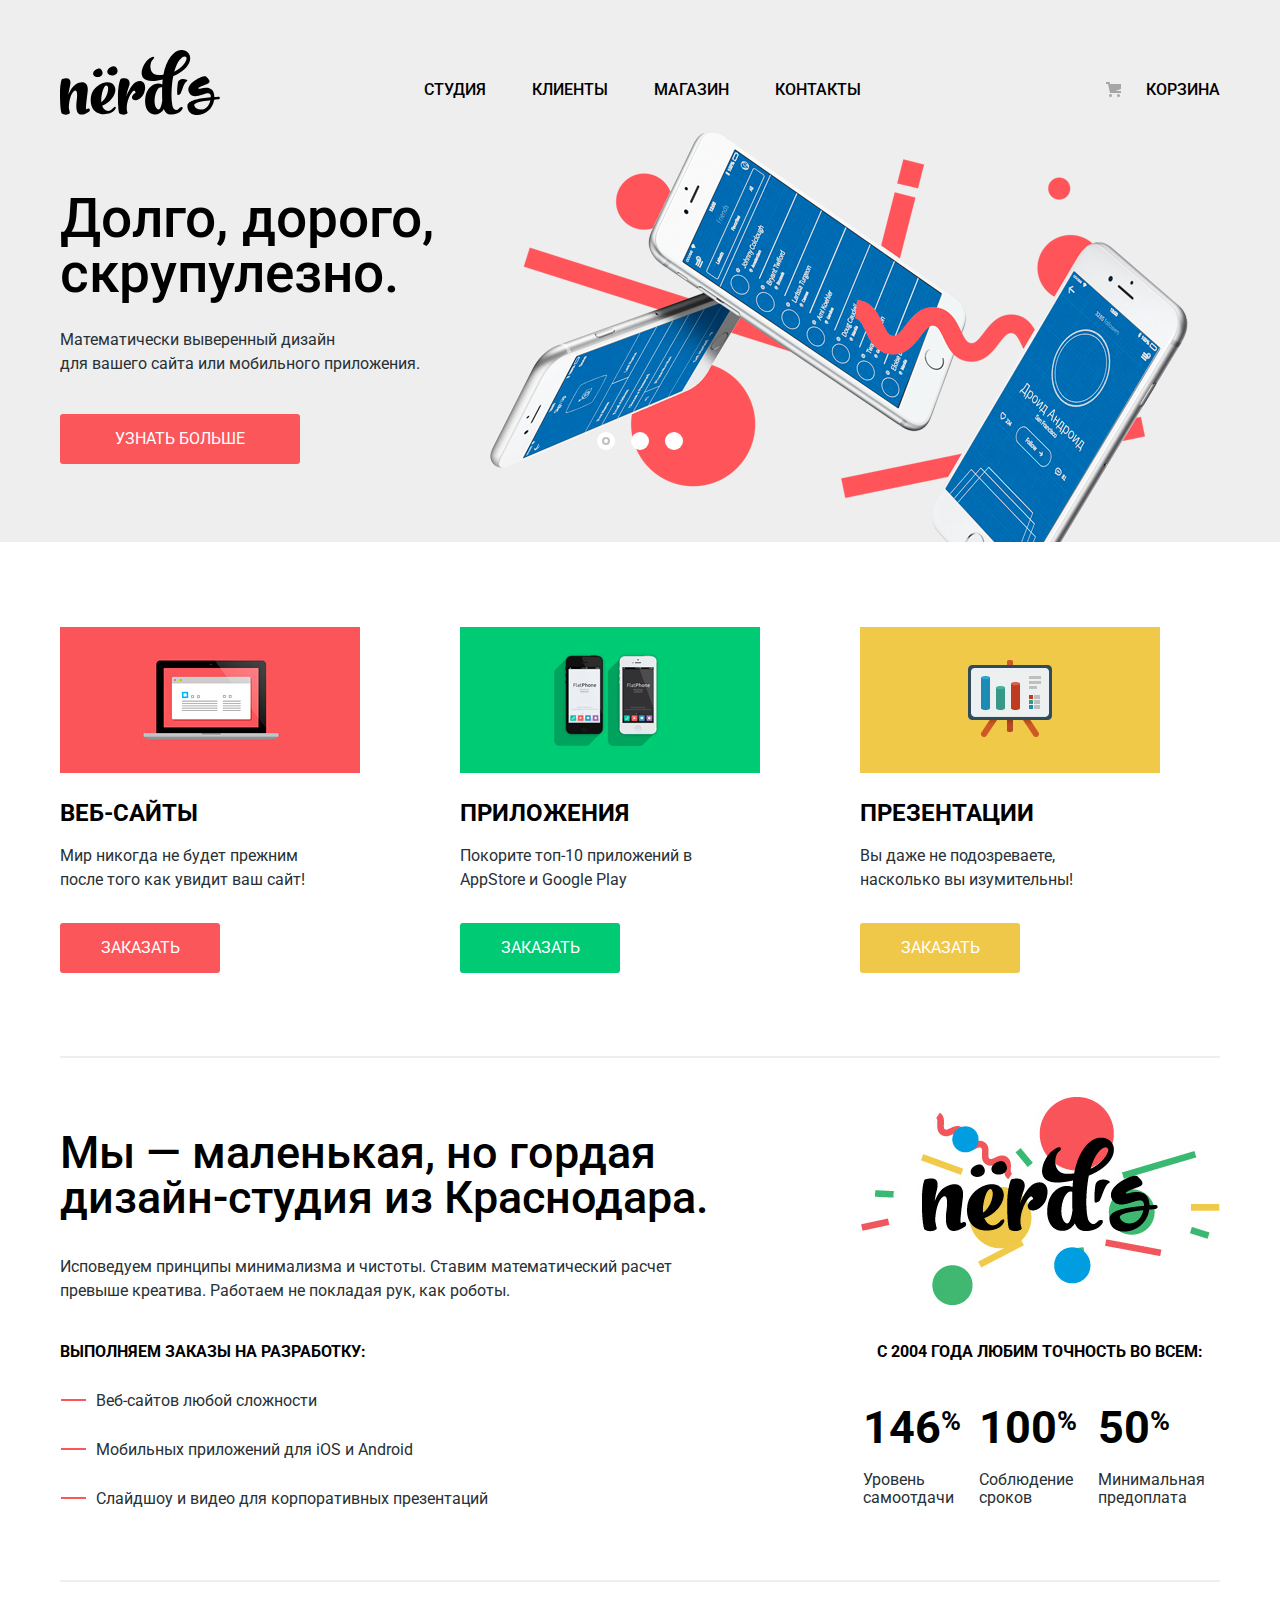
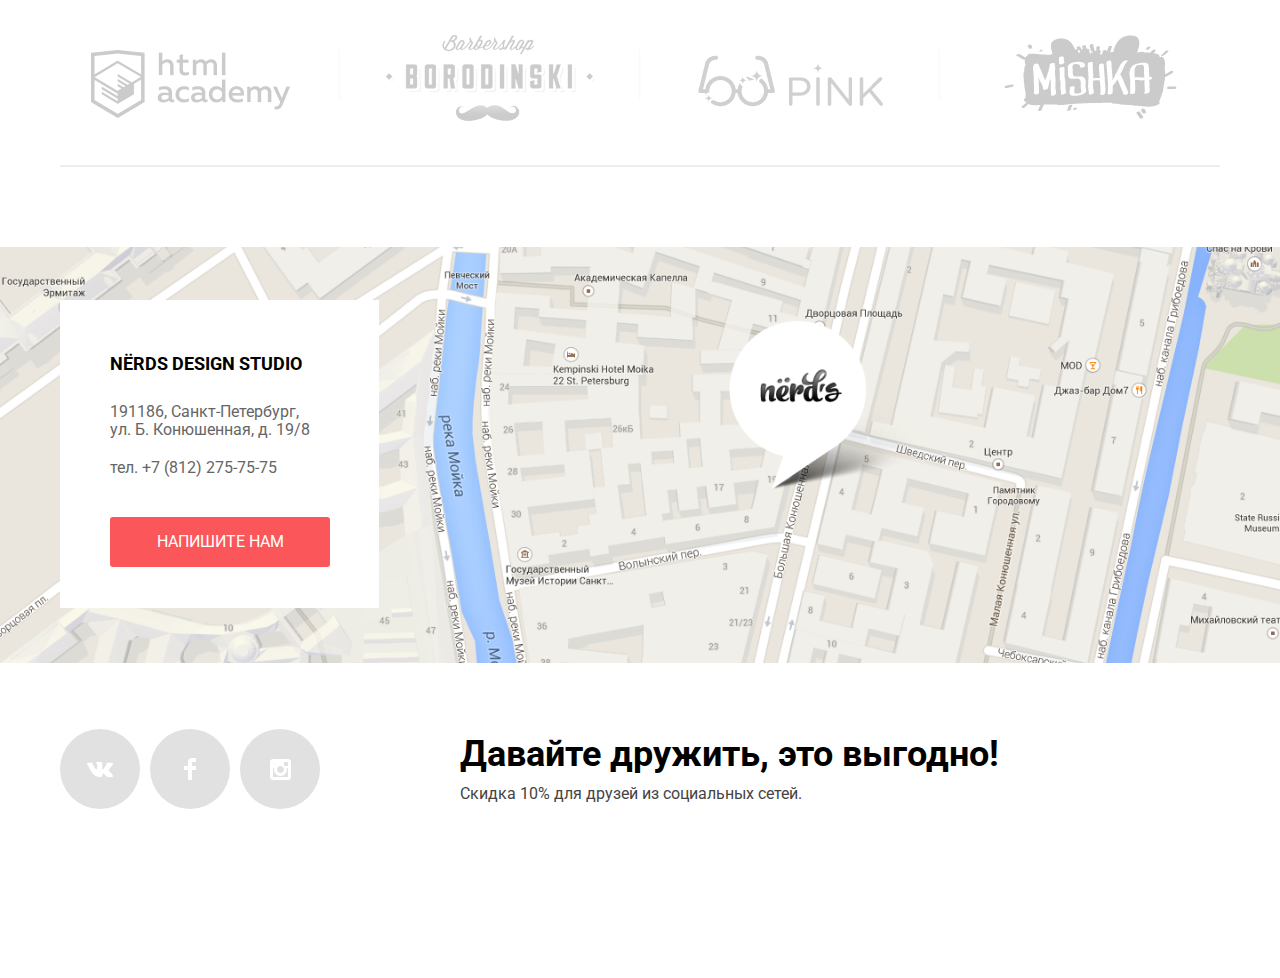
==== commit 89e921b2: "вторая попытка - исправления" ====
--- a/index.html
+++ b/index.html
@@ -4,7 +4,7 @@
 <head>
   <meta charset="utf-8">
   <title>Главная дизайн-студии "Нёрдс"</title>
-  <link href="https://fonts.googleapis.com/css?family=Roboto:400,700&amp;subset=cyrillic" rel="stylesheet">
+  <link href="https://fonts.googleapis.com/css?family=Roboto:400,500,700&amp;subset=cyrillic" rel="stylesheet">
   <link href="css/normalize.css" rel="stylesheet">
   <link href="css/minimizstyle.css" rel="stylesheet">
 </head>
@@ -25,6 +25,10 @@
         <a class="basket-link" href="basket.html">Корзина</a>
       </div>
     </nav>
+  </header>
+
+
+  <main>
     <h1 class="visually-hidden">Дизайн-студия "Нёрдс"</h1>
     <section class="slider">
       <div class="container">
@@ -41,25 +45,21 @@
           <li class="slider-item">
             <h3>Долго, дорого, скрупулезно.</h3>
             <p class="slider-item-text">Математически выверенный дизайн<br> для вашего сайта или мобильного приложения.</p>
-            <a class="slider-button" href="#">Узнать больше</a>
+            <a class="slider-button main-button" href="#">Узнать больше</a>
           </li>
           <li class="slider-item">
             <h3>Любим математику как никто другой</h3>
             <p class="slider-item-text">Никакого креатива, только математические формулы для расчета идеальных пропорций.</p>
-            <a class="slider-button" href="#">Узнать больше</a>
+            <a class="slider-button main-button" href="#">Узнать больше</a>
           </li>
           <li class="slider-item">
             <h3>Только ночь,<br> только хардкор</h3>
             <p class="slider-item-text">Работать днем, как все? Мы против этого.<br> Ближе к полуночи работа только начинается.</p>
-            <a class="slider-button" href="#">Узнать больше</a>
+            <a class="slider-button main-button" href="#">Узнать больше</a>
           </li>
         </ul>
       </div>
     </section>
-  </header>
-
-
-  <main>
     <div class="container">
       <section class="products">
         <h2 class="visually-hidden">Продукты</h2>
@@ -72,7 +72,7 @@
             <p class="products-item-text">Мир никогда не будет прежним
               после того как увидит ваш сайт!
             </p>
-            <a class="sites-button" href="#">Заказать</a>
+            <a class="sites-button main-button" href="#">Заказать</a>
           </li>
           <li class="products-item">
             <p class="products-item-image">
@@ -82,7 +82,7 @@
             <p class="products-item-text">Покорите топ-10 приложений в
               AppStore и Google Play
             </p>
-            <a class="apps-button" href="#">Заказать</a>
+            <a class="apps-button main-button" href="#">Заказать</a>
           </li>
           <li class="products-item">
             <p class="products-item-image">
@@ -92,7 +92,7 @@
             <p class="products-item-text">Вы даже не подозреваете,
               насколько вы изумительны!
             </p>
-            <a class="presents-button" href="#">Заказать</a>
+            <a class="presents-button main-button" href="#">Заказать</a>
           </li>
         </ul>
       </section>
@@ -112,7 +112,7 @@
         </div>
         <div class="accuracy">
           <div class="accuracy-image">
-            <img src="img/nerds-illustration.jpg" width="360" height="208" alt="Иллюстрация Nerds">
+            <img src="img/nerds-illustration.png" width="360" height="208" alt="Иллюстрация Nerds">
           </div>
 
           <table class="table">
@@ -137,28 +137,30 @@
         <ul class="reference-list">
           <li class="reference-item">
             <a href="https://htmlacademy.ru/intensive/htmlcss">
-              <img src="img/htmlacademy-logo.jpg" width="199" height="68" alt="Логотип Html Academy">
+              <img src="img/htmlacademy-logo.png" width="199" height="68" alt="Логотип Html Academy">
             </a>
           </li>
           <li class="reference-item">
             <a href="#">
-              <img src="img/borodinski-logo.jpg" width="209" height="90" alt="Логотип Borodinski">
+              <img src="img/borodinski-logo.png" width="209" height="90" alt="Логотип Borodinski">
             </a>
           </li>
           <li class="reference-item">
             <a href="#">
-              <img src="img/pinkapp-logo.jpg" width="185" height="52" alt="Логотип Pink app">
+              <img src="img/pinkapp-logo.png" width="185" height="52" alt="Логотип Pink app">
             </a>
           </li>
           <li class="reference-item">
             <a href="#">
-              <img src="img/mishka-logo.jpg" width="173" height="84" alt="Логотип Mishka">
+              <img src="img/mishka-logo.png" width="173" height="84" alt="Логотип Mishka">
             </a>
           </li>
         </ul>
       </section>
     </div>
     <section class="map">
+      <iframe src="https://www.google.com/maps/embed?pb=!1m18!1m12!1m3!1d1998.6037872533277!2d30.320858716096975!3d59.93871648187614!2m3!1f0!2f0!3f0!3m2!1i1024!2i768!4f13.1!3m3!1m2!1s0x4696310fca145cc1%3A0x42b32648d8238007!2z0JHQvtC70YzRiNCw0Y8g0JrQvtC90Y7RiNC10L3QvdCw0Y8g0YPQuy4sIDE5LzgsINCh0LDQvdC60YIt0J_QtdGC0LXRgNCx0YPRgNCzLCAxOTExODY!5e0!3m2!1sru!2sru!4v1547660215656"
+       height="416" style="width:100%; border:0"  allowfullscreen></iframe>
       <div class="container">
         <h2 class="visually-hidden">Контакты</h2>
         <div class="contacts">
@@ -176,11 +178,11 @@
   </main>
   <footer class="main-footer container">
     <ul class="footer-social">
-      <li><a class="social-button" href="#"><span class="visually-hidden">Вконтакте</span><svg xmlns="http://www.w3.org/2000/svg" width="26" height="15" viewBox="0 0 26 15">
+      <li><a class="social-button main-button" href="#"><span class="visually-hidden">Вконтакте</span><svg xmlns="http://www.w3.org/2000/svg" width="26" height="15" viewBox="0 0 26 15">
             <path fill="#FFF" d="M16.138 11.51c.956-.309 2.18 2.04 3.483 2.939.978.681 1.727.534 1.727.534l3.473-.05s1.815-.112.957-1.554c-.071-.12-.503-1.069-2.585-3.022-2.177-2.043-1.882-1.712.739-5.244 1.597-2.153 2.236-3.468 2.036-4.028-.192-.539-1.365-.399-1.365-.399L20.69.713c-.381.001-.704.119-.851.515-.003.004-.621 1.666-1.445 3.079-1.741 2.989-2.436 3.148-2.724 2.961-.661-.433-.494-1.737-.494-2.664 0-2.897.432-4.105-.846-4.417-.427-.104-.739-.172-1.828-.182-1.392-.021-2.574 0-3.244.329-.445.223-.786.712-.579.74.26.035.843.16 1.155.586.401.552.389 1.789.389 1.789s.229 3.411-.54 3.834c-.528.29-1.25-.302-2.803-3.016-.793-1.388-1.392-2.922-1.392-2.922s-.116-.285-.326-.441c-.25-.185-.6-.244-.6-.244L.848.684S.29.7.085.946c-.182.218-.015.668-.015.668s2.909 6.881 6.203 10.347c3.02 3.182 6.452 2.971 6.452 2.971h1.555s.469-.054.709-.312c.224-.24.214-.691.214-.691s-.031-2.109.935-2.419z" /></svg></a></li>
-      <li><a class="social-button" href="#"><span class="visually-hidden">Фейсбук</span><svg xmlns="http://www.w3.org/2000/svg" width="12" height="22" viewBox="0 0 12 22">
+      <li><a class="social-button main-button" href="#"><span class="visually-hidden">Фейсбук</span><svg xmlns="http://www.w3.org/2000/svg" width="12" height="22" viewBox="0 0 12 22">
             <path fill="#FFF" d="M12 4V0H8a4 4 0 0 0-4 4v4H0v4h4v10h4V12h4V8H8V4h4z" /></svg></a></li>
-      <li><a class="social-button" href="#"><span class="visually-hidden">Инстаграм</span><svg xmlns="http://www.w3.org/2000/svg" width="21" height="21" viewBox="0 0 21 21">
+      <li><a class="social-button main-button" href="#"><span class="visually-hidden">Инстаграм</span><svg xmlns="http://www.w3.org/2000/svg" width="21" height="21" viewBox="0 0 21 21">
             <path fill="#FFF" d="M18 0H3C1.35 0 0 1.35 0 3v15c0 1.65 1.35 3 3 3h15c1.65 0 3-1.35 3-3V3c0-1.65-1.35-3-3-3zm-7.5 7c1.93 0 3.5 1.57 3.5 3.5S12.43 14 10.5 14 7 12.43 7 10.5 8.57 7 10.5 7zM18 18H3V9h1.181A6.504 6.504 0 0 0 4 10.5a6.5 6.5 0 1 0 13 0 6.45 6.45 0 0 0-.181-1.5H18v9zm0-11h-4V3h4v4z" /></svg></a></li>
     </ul>
     <div class="friend">
--- a/css/minimizstyle.css
+++ b/css/minimizstyle.css
@@ -1 +1 @@
-.main-navigation,body{font-size:16px;color:#000}.pagination-button a,.slider-button,a{text-decoration:none}body{min-width:1200px;margin:0;padding:0;font-family:Roboto,Arial,sans-serif;line-height:24px;font-weight:400;background-color:#fff}.main-header,.slider{background-color:#eee}img{max-width:100%;height:auto}.visually-hidden:not(:focus):not(:active),input[type=checkbox].visually-hidden,input[type=radio].visually-hidden{position:absolute;width:1px;height:1px;margin:-1px;border:0;padding:0;white-space:nowrap;clip-path:inset(100%);clip:rect(0 0 0 0);overflow:hidden}.container{width:1200px;margin:0 auto;padding:0 20px;box-sizing:border-box}.main-header{width:100%;min-height:354px;margin-bottom:84px}.basket,.site-navigation{display:flex;margin-left:auto;margin-bottom:0}.main-header-logo{width:160px;height:65px}.main-navigation{display:flex;justify-content:space-between;line-height:30px;font-weight:600;text-transform:uppercase}.main-header .main-navigation{padding-top:50px}.main-header-logo:focus,.main-header-logo:hover{opacity:.8}.main-header-logo:active{opacity:.3}.site-navigation{flex-wrap:wrap;padding:0;margin-top:0;list-style:none;min-width:515px}.site-navigation li{padding:25px 23px}.basket{padding-top:25px}.basket a,.site-navigation a{display:block;padding-bottom:3px;vertical-align:middle;color:#000}.basket a:focus,.basket a:hover,.site-navigation a:focus,.site-navigation a:hover{color:#fb565a}.basket a:active,.site-navigation a:active{color:rgba(0,0,0,.302)}.site-navigation-current a{border-bottom:2px solid #fb565a}.basket .basket-link{position:relative;padding-left:50px}.basket-link::before{content:"";position:absolute;top:7px;left:10px;width:15px;height:15px;background-image:url(../img/cart-icon.svg);background-repeat:no-repeat;background-position:0 0}.slider{position:relative}.slider-list{margin:0;padding:0;list-style:none}.slider-controls{position:absolute;left:50%;bottom:100px;z-index:100;width:160px;height:18px;text-align:center;font-size:0;transform:translateX(-50%)}.slider-controls label{position:relative;display:inline-block;width:18px;height:18px;padding:8px;vertical-align:top;border-radius:50%}.slider-controls label::after{content:"";position:absolute;top:8px;left:8px;z-index:1;width:18px;height:18px;background:#fff;border-radius:50%}.slider-item:nth-child(1),.slider-item:nth-child(2){background-position:93%;background-repeat:no-repeat}.slider-item{display:none;padding:78px 0}.slider-item:nth-child(1){background-image:url(../img/slide1.png)}.slider-item:nth-child(2){background-image:url(../img/slide2.png)}.slider-item:nth-child(3){background-image:url(../img/slide3.png);background-repeat:no-repeat;background-position:99%}#product-1:checked~.slider-list .slider-item:nth-child(1),#product-2:checked~.slider-list .slider-item:nth-child(2),#product-3:checked~.slider-list .slider-item:nth-child(3){display:block}#product-1:checked~.slider-controls .slider-controls-item--1::before,#product-2:checked~.slider-controls .slider-controls-item--2::before,#product-3:checked~.slider-controls .slider-controls-item--3::before{content:"";position:absolute;left:50%;top:50%;z-index:2;width:4px;height:4px;margin:-4px;background-color:inherit;border:2px solid #c1c1c1;border-radius:50%}.slider-item:nth-child(1) h3,.slider-item:nth-child(2) h3,.slider-item:nth-child(3) h3{max-width:600px;margin:-20px 0 27px;font-size:55px;line-height:55px;font-weight:600;text-align:left;color:#000}.slider-item-text{width:420px;margin:0 0 38px;font-size:16px;line-height:24px;color:#283136}.slider-button{display:block;width:240px;padding:16px 0;font:inherit;font-size:16px;line-height:18px;color:#fff;text-transform:uppercase;text-align:center;background-color:#fb565a;border-radius:3px;border:none}.slider-button:focus,.slider-button:hover{background-color:#e74246}.slider-button:active{color:rgba(255,255,255,.3);background-color:#d7373b;box-shadow:0 3px rgba(0,0,0,.1) inset}.products{margin-bottom:84px}.products-list{display:flex;margin:0;padding:0;list-style:none}.products-item{width:300px;margin-left:100px}.products-item:first-child{margin-left:0}.products-item-image{width:300px;height:146px;margin:0;padding:0}.info-list li::before,.info::before{content:"";height:2px}.products-item:last-child{padding-right:15px}.products-item h3{margin:0;padding:10px 0 0}.products-item p{padding-bottom:15px;padding-right:35px}.products-item-name{font-size:24px;line-height:30px;font-weight:700;color:#000;text-transform:uppercase}.products-item-text{font-size:16px;line-height:24px;font-family:Roboto;color:#283136}.apps-button,.sites-button{font:inherit;border-radius:3px;display:block;width:160px;padding:16px 0;text-align:center;vertical-align:middle;text-transform:uppercase}.sites-button{font-size:16px;line-height:18px;color:#fff;background-color:#fb565a;border:none}.apps-button{font-size:16px;line-height:18px;color:#fff;background-color:#00ca74;border:none}.presents-button{display:block;width:160px;padding:16px 0;font:inherit;font-size:16px;line-height:18px;text-align:center;color:#fff;vertical-align:middle;text-transform:uppercase;background-color:#efc84a;border-radius:3px;border:none}.info-list,.info-text,.info-title,.list-title{text-align:left}.sites-button:focus,.sites-button:hover{color:#fff;background-color:#e74246}.sites-button:active{color:rgba(255,255,255,.302);background-color:#d7373b}.apps-button:focus,.apps-button:hover{color:#fff;background-color:#00bc6c}.apps-button:active{color:rgba(255,255,255,.302);background-color:#00aa62}.presents-button:focus,.presents-button:hover{color:#fff;background-color:#eab534}.presents-button:active{color:rgba(255,255,255,.302);background-color:#e5a722}.info{position:relative;display:flex;flex-direction:row;flex-wrap:nowrap;margin-bottom:84px}.info::before{position:absolute;top:-1px;width:1160px;background-color:#eee}.mission{width:800px;padding-right:120px}.info-title{margin:0 0 35px;padding-top:75px;font-size:45px;line-height:45px;font-weight:600;color:#000}.info-list,.info-text,.list-title,.table-title{font-size:16px;line-height:24px}.info-text{margin:0;color:#283136}.list-title{margin:16px 0 0;padding-top:21px;font-weight:700;color:#000;text-transform:uppercase}.info-list{margin:0;padding:0;list-style:none;color:#283136}.cell-title,.table-title{color:#000;font-weight:700}.info-list li{position:relative;padding-left:36px;padding-top:25px}.info-list li::before{position:absolute;bottom:12px;left:1px;width:25px;background-color:#fb565a}.accuracy{width:360px;padding-top:43px}.accuracy-image{width:360px;height:208px;margin-left:auto}.table{padding-top:40px}.table-title{width:360px;padding-top:35px;text-align:center;text-transform:uppercase}.cell-title{padding-top:17px;padding-bottom:30px;font-size:45px;line-height:10px;text-align:left}.cell-title:first-child{width:114px}.cell-title:nth-child(2){width:117px}.cell-title:last-child{width:120px}.cell-title sup{font-size:60%}.cell-item{padding-top:5px;font-size:16px;line-height:18px;color:#283136;text-align:left}.reference{position:relative;margin-bottom:75px}.reference-list{display:flex;justify-content:space-between;flex-wrap:nowrap;margin:0;padding:40px 0 45px;text-align:center;list-style:none}.reference-item{width:260px;position:relative;opacity:.2}.reference-item:not(:last-child)::after,.reference::after,.reference::before{position:absolute;height:2px;background-color:#eee;content:""}.reference-item:first-child{padding-top:15px}.reference-item:nth-child(2){padding-left:40px}.reference-item:nth-child(3){padding-left:40px;padding-top:20px}.reference-item:last-child{margin-left:auto}.reference::before{bottom:190px;width:1160px;opacity:1}.reference::after{bottom:5px;width:1160px}.reference-item:not(:last-child)::after{transform:rotate(90deg);right:-45px;bottom:56px;width:51px}.contacts,.map{position:relative}.reference-item:focus,.reference-item:hover{opacity:1}.reference-item:active{opacity:.1}.map{width:100%;height:416px;margin-bottom:66px;background:url(../img/map.jpg) 100% center no-repeat #f1efe8;background-size:cover}.contacts,.feedback{background-color:#fff}.contacts{top:40px;width:319px;height:308px}.feedback{position:fixed;display:none;box-shadow:0 20px 40px rgba(0,0,0,.75)}.contacts-title{margin:0;padding:49px 30px 24px 50px;font-size:18px;line-height:30px;font-weight:700;text-align:left;color:#000}.contacts-address,.contacts-phone{width:210px;margin:0;padding:0 30px 17px 50px;font-size:16px;line-height:18px;color:#666;text-align:left}.contacts-button{display:block;width:220px;padding:16px 0;margin:20px 30px 0 50px;font:inherit;font-size:16px;line-height:18px;text-align:center;color:#fff;vertical-align:middle;text-transform:uppercase;background-color:#fb565a;border:none;border-radius:3px}.contacts-button:focus,.contacts-button:hover{background-color:#e74246}.contacts-button:active{color:#e37376;background-color:#d7373b}@keyframes bounce{0%{transform:translateY(-2000px)}70%{transform:translateY(30px)}90%{transform:translateY(-10px)}100%{transform:translateY(0)}}@keyframes shake{0%,100%{transform:translateX(0)}10%,30%,50%,70%,90%{transform:translateX(-10px)}20%,40%,60%,80%{transform:translateX(10px)}}.modal-show{display:block;animation:bounce .6s}.modal-error{animation:shake .6s}.feedback-login{top:10px;left:50%;width:960px;margin-left:-480px;padding:65px 100px 85px}.modal-close{position:absolute;top:70px;right:85px;width:30px;height:30px;font-size:0;background-color:transparent;border:0;cursor:pointer}.modal-close::after,.modal-close::before{content:"";position:absolute;left:2px;width:25px;height:3px;background-color:rgba(251,86,90,.3)}.modal-close::before{transform:rotate(45deg)}.modal-close::after{transform:rotate(-45deg)}.modal-close:focus::after,.modal-close:focus::before,.modal-close:hover::after,.modal-close:hover::before{background-color:rgba(251,86,90,1)}.modal-close:active::after,.modal-close:active::before{background-color:rgba(251,86,90,.1)}.feedback-item input[type=email],.feedback-item input[type=text]{box-sizing:border-box;width:360px;height:50px;margin-top:5px;padding-left:10px}.feedback-item input[type=email]:invalid{color:#e74246;border:2px solid #e74246}.feedback-item input,.feedback-letter textarea{font:inherit;text-align:left;color:#444;background-color:transparent;border:2px solid #d7dcde;display:flex}.feedback-item input{flex-wrap:wrap;font-size:16px;line-height:18px}.feedback-letter textarea{flex-wrap:wrap;box-sizing:border-box;width:760px;height:120px;padding-left:10px;padding-top:10px;margin-top:5px;font-size:16px;line-height:18px}.feedback-info{display:flex;flex-wrap:nowrap;justify-content:flex-start}.feedback-button{display:block;width:260px;padding:16px 0;margin-top:50px;font:inherit;font-size:16px;line-height:18px;text-align:center;color:#fff;vertical-align:middle;text-transform:uppercase;background-color:#fb565a;border:none;border-radius:3px}.feedback-item input:focus,.feedback-item input:hover{border:2px solid #b4b9bb}.feedback-item input:active{border:2px solid #000}.feedback-letter textarea:focus,.feedback-letter textarea:hover{border:2px solid #b4b9bb}.feedback-letter textarea:active{border:2px solid #000}.feedback-head{margin:0;font-size:45px;line-height:45px;font-weight:600;text-align:left;color:#000}.feedback-item{margin:0;padding-top:40px;padding-right:40px}.feedback-letter{margin-top:30px}.feedback-item label,.feedback-letter label{font-size:16px;line-height:18px;font-weight:700;text-align:left;color:#000}.page-title{margin:0;padding-top:57px;font-size:55px;line-height:55px;font-weight:600;text-align:center;color:#000}.filters-catalog{display:flex;justify-content:space-between;margin-bottom:60px;margin-top:-25px}.filters{display:flex;justify-content:space-between;width:260px}.filter fieldset{padding:0;margin:0;border:none}.filter legend{margin-bottom:19px;font-size:18px;line-height:30px;font-weight:700;text-align:left;text-transform:uppercase}.net legend{margin-bottom:16px}.features legend{margin-bottom:15px}.filter ul{margin:0;padding:0;font-size:16px;line-height:20px;color:#283136;list-style:none}.filter-selection{padding-bottom:18px;padding-left:40px}.filter-selection:nth-child(3){padding-bottom:22px}.filter-selection label{position:relative;display:block;cursor:pointer;user-select:none}.filter-selection:nth-child(2) label{padding-top:1px}.filter-selection:nth-child(3) label{padding-top:2px}.filter-input:focus+label,.filter-input:hover+label{color:#4d4d4d}.filter-input-checkbox+label::before{content:"";position:absolute;left:-35px;top:0;width:24px;height:24px;background-image:url(../img/checkbox-off.svg);background-repeat:no-repeat;background-position:0 0;opacity:.4}.adaptive:checked~label::before,.filter-input-radio+label::before,.fixed:checked~label::before,.rubber:checked~label::before{content:"";position:absolute;width:25px;height:25px;background-repeat:no-repeat;background-position:0 0}.filter-input-radio+label::before{left:-38px;background-image:url(../img/radio-off.svg);opacity:.4}.adaptive:checked~label::before,.fixed:checked~label::before,.rubber:checked~label::before{left:-38px;background-image:url(../img/radio-on.svg)}.advantageblock:checked~label::before,.gallery:checked~label::before,.news:checked~label::before,.pannier:checked~label::before,.slider:checked~label::before{content:"";position:absolute;left:-35px;width:25px;height:25px;background-image:url(../img/checkbox-on.svg);background-repeat:no-repeat;background-position:0 0}.filter-input-checkbox:focus+label::before,.filter-input-checkbox:hover+label::before,.filter-input-radio:focus+label::before,.filter-input-radio:hover+label::before{opacity:1}.filter-input-checkbox:disabled+label,.filter-input-radio:disabled+label{color:rgba(40,49,54,.302);opacity:.3}.filter-item{margin:0;padding:0;border:none}.range-filter{width:260px;padding-top:30px;margin-bottom:55px}.filter-item legend{font-size:18px;line-height:24px;text-transform:uppercase;font-weight:700}.filter-item+fieldset{margin-bottom:25px;margin-left:3px}.range-controls{position:relative;height:41px;margin-bottom:16px;padding-top:39px;padding-right:20px;padding-left:20px;background-color:#f1f1f1;border-radius:5px}.range-controls .scale{height:2px;background:#d7dcde}.range-controls .bar{width:100%;height:2px;background:#00ca74}.range-controls .toggle{position:absolute;top:31px;left:0;width:4px;height:4px;padding:0;border:8px solid #fff;background-color:#ababab;box-shadow:0 2px 1px 0 #cfcfcf;border-radius:50%;cursor:pointer}.range-controls .toggle-min{left:18px}.range-controls .toggle-max{left:160px}.price-controls{font-size:0}.price-controls label{display:inline-block;width:50%;vertical-align:top;font-size:16px;text-transform:uppercase}.price-controls input{width:60px;padding:9px 10px;margin-left:8px;font-family:Roboto,Arial,sans-serif;font-size:16px;text-align:center;color:#283136;border:none;border-radius:5px;background:#f1f1f1}.max-price{text-align:right}.sort-list,.sort-title{line-height:18px;text-align:left;text-transform:uppercase}.sort{display:flex}.sort-title{margin:0;padding:0 260px 56px 0;font-size:18px;font-weight:700;color:#000}.sort-list,.sort-switch{justify-content:flex-end;padding:0;display:flex;list-style:none}.sort-list a{color:rgba(0,0,0,.302)}.sort-list{flex-wrap:wrap;margin:0 auto;font-size:14px;color:#000}.sort-list li{margin-right:25px}.sort-switch{flex-wrap:wrap;margin:0 55px 0 auto}.sort-switch li{position:relative;display:flex;justify-content:flex-end;flex-wrap:wrap}.sort-switch-down::after,.sort-switch-up::after{content:"";position:absolute;top:5px;width:11px;height:10px;background-repeat:no-repeat;background-position:0 0;opacity:.2;cursor:pointer}.sort-switch-down::after{right:-15px;background-image:url(../img/icon-down-dir.svg)}.sort-switch-up::after{right:-45px;background-image:url(../img/icon-up-dir.svg)}.sort-switch-down:focus::after,.sort-switch-down:hover::after,.sort-switch-up:focus::after,.sort-switch-up:hover::after{opacity:.6}.sort-switch-current::after,.sort-switch-current::before,.sort-switch-down:active::after,.sort-switch-up:active::after{opacity:1}.catalog-template li::before,.catalog-template li:nth-child(even)::before{content:"";top:-1px;height:40px;background-image:url(../img/browser.svg);background-repeat:no-repeat;background-position:0 0;opacity:.12}.sort-list a:focus,.sort-list a:hover{color:rgba(0,0,0,.6)}.sort-list a:active,.sort-list-current a{color:#000}.filter-button{display:block;width:260px;padding:16px 0;margin-top:33px;margin-left:5px;font:inherit;font-size:16px;line-height:18px;text-align:center;color:#000;vertical-align:middle;text-transform:uppercase;background-color:#eee;border:none;border-radius:3px}.filter-button:focus,.filter-button:hover{background-color:#dfdfdf}.filter-button:active{color:rgba(0,0,0,.302);background-color:#d5d5d5}.catalog{width:820px;margin-left:auto;margin-right:auto;padding-left:140px}.catalog-template{width:770px;display:flex;flex-wrap:wrap;padding:0;margin:0 auto;text-align:center;list-style:none}.catalog-template li{position:relative}.catalog-template li::before{position:absolute;left:0;width:360px}.catalog-template li:nth-child(even)::before{position:absolute;left:40px;width:360px}.catalog-template li:hover::before{opacity:1}.catalog-item{width:360px;padding-bottom:15px;padding-top:40px}.catalog-item:nth-child(even){padding-left:40px}.catalog-item:nth-child(3),.catalog-item:nth-child(4),.catalog-item:nth-child(5),.catalog-item:nth-child(6){margin-top:12px}.catalog-template-card{position:absolute;display:none;width:360px;bottom:25px;background-color:#eee}.catalog-item:hover .catalog-template-card{display:block}.catalog-template-title{font:inherit;font-size:18px;line-height:30px;font-weight:700;text-align:center;color:#000;text-transform:uppercase}.catalog-template-info{width:240px;font:inherit;font-size:16px;line-height:18px;text-align:center;color:#666;margin:15px auto}.catalog-template-card h3{margin:30px 0 0;padding:0}.catalog-button{display:block;justify-content:center;width:200px;padding:16px 0;font:inherit;font-size:16px;line-height:18px;text-align:center;color:#fff;vertical-align:middle;text-transform:uppercase;background-color:#fb565a;border:none;border-radius:3px;margin:30px auto 40px}.catalog-button:focus,.catalog-button:hover{background-color:#e74246}.catalog-button:active{background-color:#d7373b}.pagination-list{display:flex;flex-wrap:wrap;padding:37px 0 0;margin:0;font-size:16px;line-height:18px;font-weight:600;text-align:center;list-style:none}.pagination-button a,.pagination-item a{display:block;color:#000;background-color:#eee}.pagination-item{margin-right:11px}.pagination-item a{padding:16px 20px;text-align:center;border-radius:3px}.pagination-button a{padding:16px 0;width:260px;text-transform:uppercase;border:none;border-radius:3px}.pagination-item a:focus,.pagination-item a:hover{background-color:#dfdfdf}.pagination-item a:active{color:#b7b7b7;background-color:#d5d5d5;box-shadow:inset 0 3px 0 0 #bfbfbf}.pagination-item-current a{padding:12px 18px;color:#000;background-color:#fff;border:4px solid #dbdbdb}.pagination-button a:focus,.pagination-button a:hover{color:#000;background-color:#dfdfdf}.pagination-button a:active{color:#b7b7b7;background-color:#d5d5d5;box-shadow:inset 0 3px 0 0 #bfbfbf}.main-footer{display:flex;justify-content:space-between;margin-bottom:70px}.footer-social{display:flex;margin:0;padding:0;width:260px;text-align:center;list-style:none}.social-button{display:flex;align-items:center;justify-content:center;margin:0 auto;padding:0;width:80px;height:80px;color:#fff;background-color:#e1e1e1;border-radius:50%}.footer-social li{padding:0 5px 5px}.footer-social li:nth-child(1){padding-left:0}.social-button:focus,.social-button:hover{background-color:#e74246}.social-button:active{color:#e37376;background-color:#d7373b}.friend-text,.friend-title{text-align:left;color:#000}.social-button:active path{fill:#e37376}.friend{width:560px;margin-left:auto;margin-right:200px;padding-top:7px}.friend-title{margin:0 auto;font-size:36px;line-height:36px;font-weight:700}.friend-text{margin:11px 0 0;font-size:16px;line-height:22px}
+body{min-width:1200px;margin:0;padding:0;font-family:"Roboto",Arial,sans-serif;font-size:16px;line-height:24px;font-weight:400;color:#000000;background-color:#ffffff}a{text-decoration:none}img{max-width:100%;height:auto}.visually-hidden:not(:focus):not(:active),input[type="checkbox"].visually-hidden,input[type="radio"].visually-hidden{position:absolute;width:1px;height:1px;margin:-1px;border:0;padding:0;white-space:nowrap;clip-path:inset(100%);clip:rect(0 0 0 0);overflow:hidden}.container{width:1200px;margin:0 auto;padding:0 20px;box-sizing:border-box}.main-header{width:100%;background-color:#eeeeee}.main-header-logo{width:160px;height:65px}.main-navigation{display:flex;justify-content:space-between;font-size:16px;line-height:30px;font-weight:500;color:#000000;text-transform:uppercase}.main-header .main-navigation{padding-top:50px}.main-header-logo:hover,.main-header-logo:focus{opacity:0.8}.main-header-logo:active{opacity:0.3}.site-navigation{display:flex;flex-wrap:wrap;padding:0;margin-top:0;margin-bottom:0;margin-left:auto;list-style:none;min-width:515px}.site-navigation li{padding:25px 23px}.basket{display:flex;margin-left:auto;padding-top:25px;margin-bottom:0}.site-navigation a,.basket a{display:block;padding-bottom:3px;vertical-align:middle;color:#000000}.site-navigation a:focus,.site-navigation a:hover,.basket a:focus,.basket a:hover{color:#fb565a}.site-navigation a:active,.basket a:active{color:rgba(0,0,0,0.302)}.site-navigation-current a{border-bottom:2px solid #fb565a;}.basket .basket-link{position:relative;padding-left:50px}.basket-link::before{content:"";position:absolute;top:7px;left:10px;width:15px;height:15px;background-image:url("../img/cart-icon.svg");background-repeat:no-repeat;background-position:0 0}.slider{position:relative;margin-bottom:85px;background-color:#eeeeee}.slider-list{margin:0;padding:0;list-style:none}.slider-controls{position:absolute;left:50%;bottom:100px;z-index:100;width:160px;height:18px;text-align:center;font-size:0;transform:translateX(-50%)}.slider-controls label{position:relative;display:inline-block;width:18px;height:18px;padding:8px;vertical-align:top;border-radius:50%}.slider-controls label::after{content:"";position:absolute;top:8px;left:8px;z-index:1;width:18px;height:18px;background:#ffffff;border-radius:50%}.slider-item{display:none;padding:78px 0}.slider-item:nth-child(1){background-image:url("../img/slide1.png");background-repeat:no-repeat;background-position:93%}.slider-item:nth-child(2){background-image:url("../img/slide2.png");background-repeat:no-repeat;background-position:93%}.slider-item:nth-child(3){background-image:url("../img/slide3.png");background-repeat:no-repeat;background-position:99%}#product-1:checked~.slider-list .slider-item:nth-child(1){display:block}#product-2:checked~.slider-list .slider-item:nth-child(2){display:block}#product-3:checked~.slider-list .slider-item:nth-child(3){display:block}#product-1:checked~.slider-controls .slider-controls-item--1::before,#product-2:checked~.slider-controls .slider-controls-item--2::before,#product-3:checked~.slider-controls .slider-controls-item--3::before{content:"";position:absolute;left:50%;top:50%;z-index:2;width:4px;height:4px;margin:-4px;background-color:inherit;border:2px solid #c1c1c1;border-radius:50%}.slider-item:nth-child(1) h3{max-width:600px;margin:0;margin-bottom:27px;margin-top:-20px;font-size:55px;line-height:55px;font-weight:500;text-align:left;color:#000000}.slider-item:nth-child(3) h3{max-width:600px;margin:0;margin-bottom:27px;margin-top:-20px;font-size:55px;line-height:55px;font-weight:500;text-align:left;color:#000000}.slider-item:nth-child(2) h3{max-width:600px;margin:0;margin-bottom:27px;margin-top:-20px;font-size:55px;line-height:55px;font-weight:500;text-align:left;color:#000000}.slider-item-text{width:420px;margin:0;margin-bottom:38px;font-size:16px;line-height:24px;color:#283136}.main-button:active{box-shadow:0px 3px 0 0 rgba(0,1,1,0.1) inset}.slider-button{display:block;width:240px;padding:16px 0;font:inherit;font-size:16px;line-height:18px;color:#ffffff;text-transform:uppercase;text-align:center;text-decoration:none;background-color:#fb565a;border-radius:3px;border:none}.slider-button:hover,.slider-button:focus{background-color:#e74246}.slider-button:active{color:rgba(255,255,255,0.3);background-color:#d7373b}.products{margin-bottom:84px}.products-list{display:flex;margin:0;padding:0;list-style:none}.products-item{width:300px;margin-left:100px}.products-item:first-child{margin-left:0px}.products-item-image{width:300px;height:146px;margin:0;padding:0}.products-item:last-child{padding-right:15px}.products-item h3{margin:0;padding:0;padding-top:10px}.products-item p{padding-bottom:15px;padding-right:35px}.products-item-name{font-size:24px;line-height:30px;font-weight:700;color:#000000;text-transform:uppercase}.products-item-text{font-size:16px;line-height:24px;font-family:"Roboto",Arial,sans-serif;color:#283136}.sites-button{display:block;width:160px;padding:16px 0;font:inherit;font-size:16px;line-height:18px;text-align:center;color:#ffffff;vertical-align:middle;text-transform:uppercase;background-color:#fb565a;border-radius:3px;border:none}.apps-button{display:block;width:160px;padding:16px 0;font:inherit;font-size:16px;line-height:18px;text-align:center;color:#ffffff;vertical-align:middle;text-transform:uppercase;background-color:#00ca74;border-radius:3px;border:none}.presents-button{display:block;width:160px;padding:16px 0;font:inherit;font-size:16px;line-height:18px;text-align:center;color:#ffffff;vertical-align:middle;text-transform:uppercase;background-color:#efc84a;border-radius:3px;border:none}.sites-button:hover,.sites-button:focus{color:rgb(255,255,255);background-color:#e74246}.sites-button:active{color:rgba(255,255,255,0.302);background-color:#d7373b}.apps-button:hover,.apps-button:focus{color:rgb(255,255,255);background-color:#00bc6c}.apps-button:active{color:rgba(255,255,255,0.302);background-color:#00aa62}.presents-button:hover,.presents-button:focus{color:rgb(255,255,255);background-color:#eab534}.presents-button:active{color:rgba(255,255,255,0.302);background-color:#e5a722}.info{position:relative;display:flex;flex-direction:row;flex-wrap:nowrap;margin-bottom:84px}.info::before{content:"";position:absolute;top:-1px;width:1160px;height:2px;background-color:#eeeeee}.mission{width:800px;padding-right:120px}.info-title{margin:0;padding-top:73px;margin-bottom:35px;font-size:45px;line-height:45px;font-weight:500;color:#000000;text-align:left}.info-text{margin:0;font-size:16px;line-height:24px;color:#283136;text-align:left}.list-title{margin:0;margin-top:16px;padding-top:21px;font-size:16px;line-height:24px;font-weight:700;color:#000000;text-align:left;text-transform:uppercase}.info-list{margin:0;padding:0;list-style:none;font-size:16px;line-height:24px;color:#283136;text-align:left}.info-list li{position:relative;padding-left:36px;padding-top:25px}.info-list li::before{content:"";position:absolute;bottom:12px;left:1px;width:25px;height:2px;background-color:#fb565a}.accuracy{width:360px;padding-top:40px}.accuracy-image{width:360px;height:208px;margin-left:auto}.table{padding-top:40px}.table-title{width:360px;padding-top:35px;font-size:16px;line-height:24px;font-weight:700;color:#000000;text-align:center;text-transform:uppercase}.cell-title{padding-top:17px;padding-bottom:30px;font-size:45px;line-height:10px;font-weight:700;color:#000000;text-align:left}.cell-title:first-child{width:114px}.cell-title:nth-child(2){width:117px}.cell-title:last-child{width:120px}.cell-title sup{font-size:60%}.cell-item{padding-top:5px;font-size:16px;line-height:18px;color:#283136;text-align:left}.reference{position:relative;margin-bottom:70px}.reference-list{display:flex;justify-content:space-between;flex-wrap:nowrap;margin:0;padding:0;padding:40px 0 45px 0;text-align:center;list-style:none}.reference-item{width:260px;position:relative;opacity:0.2}.reference-item:first-child{padding-top:15px}.reference-item:nth-child(2){padding-left:40px}.reference-item:nth-child(3){padding-left:40px;padding-top:20px}.reference-item:last-child{margin-left:auto}.reference::before{content:"";position:absolute;bottom:195px;width:1160px;height:2px;background-color:#eeeeee;opacity:1}.reference::after{content:"";position:absolute;bottom:10px;width:1160px;height:2px;background-color:#eeeeee}.reference-item:not(:last-child)::after{content:"";position:absolute;transform:rotate(90deg);right:-45px;bottom:56px;width:51px;height:2px;background-color:#eeeeee}.reference-item:hover,.reference-item:focus{opacity:1}.reference-item:active{opacity:0.1}.map{position:relative;width:100%;height:416px;margin:0 auto;margin-bottom:66px;background:#f1efe8 url("../img/map.png");background-repeat:no-repeat;background-position:center center;background-size:cover}.contacts{position:relative;bottom:370px;width:319px;height:308px;background-color:#ffffff}.feedback{position:fixed;display:none;background-color:#ffffff;box-shadow:0 20px 40px rgba(0,0,0,0.75)}.contacts-title{margin:0;padding:49px 30px 24px 50px;font-size:18px;line-height:30px;font-weight:700;text-align:left;color:#000000}.contacts-phone,.contacts-address{width:210px;margin:0;padding:0 30px 20px 50px;font-size:16px;line-height:18px;color:#666666;text-align:left}.contacts-button{display:block;width:220px;padding:16px 0;margin:20px 30px 0px 50px;font:inherit;font-size:16px;line-height:18px;text-align:center;color:#ffffff;vertical-align:middle;text-transform:uppercase;background-color:#fb565a;border:none;border-radius:3px}.contacts-button:hover,.contacts-button:focus{background-color:#e74246}.contacts-button:active{color:#e37376;background-color:#d7373b}@keyframes bounce{0%{transform:translateY(-2000px)}70%{transform:translateY(30px)}90%{transform:translateY(-10px)}100%{transform:translateY(0)}}@keyframes shake{0%,100%{transform:translateX(0)}10%,30%,50%,70%,90%{transform:translateX(-10px)}20%,40%,60%,80%{transform:translateX(10px)}}.modal-show{display:block;animation:bounce 0.6s}.modal-error{animation:shake 0.6s}.feedback-login{top:10px;left:50%;width:960px;margin-left:-480px;padding:65px 100px 85px 100px}.modal-close{position:absolute;top:70px;right:85px;width:30px;height:30px;font-size:0;background-color:transparent;border:0;cursor:pointer}.modal-close::before,.modal-close::after{content:"";position:absolute;left:2px;width:25px;height:3px;background-color:rgba(251,86,90,0.3)}.modal-close::before{transform:rotate(45deg)}.modal-close::after{transform:rotate(-45deg)}.modal-close:hover::before,.modal-close:hover::after,.modal-close:focus::before,.modal-close:focus::after{background-color:rgba(251,86,90,1)}.modal-close:active::before,.modal-close:active::after{background-color:rgba(251,86,90,0.1)}.feedback-item input[type="email"],.feedback-item input[type="text"]{box-sizing:border-box;width:360px;height:50px;margin-top:5px;padding-left:10px}.feedback-item input[type="email"]:invalid{color:#e74246;border:2px solid #e74246}.feedback-item input{display:flex;flex-wrap:wrap;font:inherit;font-size:16px;line-height:18px;text-align:left;color:#444444;background-color:transparent;border:2px solid #d7dcde}.feedback-letter textarea{display:flex;flex-wrap:wrap;box-sizing:border-box;width:760px;height:120px;padding-left:10px;padding-top:10px;margin-top:5px;font:inherit;font-size:16px;line-height:18px;text-align:left;color:#444444;background-color:transparent;border:2px solid #d7dcde}.feedback-info{display:flex;flex-wrap:nowrap;justify-content:flex-start}.feedback-button{display:block;width:260px;padding:16px 0;margin-top:50px;font:inherit;font-size:16px;line-height:18px;text-align:center;color:#ffffff;vertical-align:middle;text-transform:uppercase;background-color:#fb565a;border:none;border-radius:3px}.feedback-item input:hover{border:2px solid #b4b9bb}.feedback-item input:focus{border:2px solid #000000}.feedback-letter textarea:hover{border:2px solid #b4b9bb}.feedback-letter textarea:focus{border:2px solid #000000}.feedback-head{margin:0;font-size:45px;line-height:45px;font-weight:500;text-align:left;color:#000000}.feedback-item{margin:0;padding-top:40px;padding-right:40px}.feedback-letter{margin-top:30px}.feedback-item label{font-size:16px;line-height:18px;font-weight:700;text-align:left;color:#000000}.feedback-letter label{font-size:16px;line-height:18px;font-weight:700;text-align:left;color:#000000}.page-title{min-height:165px;margin:0;margin-bottom:82px;padding-top:57px;font-size:55px;line-height:55px;font-weight:500;text-align:center;color:#000000;background-color:#eeeeee}.filters-catalog{display:flex;justify-content:space-between;margin-bottom:60px;margin-top:-25px}.filters{display:flex;justify-content:space-between;width:260px}.filter fieldset{padding:0;margin:0;border:none}.filter legend{margin-bottom:19px;font-size:18px;line-height:30px;font-weight:700;text-align:left;text-transform:uppercase}.net legend{margin-bottom:16px}.features legend{margin-bottom:15px}.filter ul{margin:0;padding:0;font-size:16px;line-height:20px;color:#283136;list-style:none}.filter-selection{padding-bottom:18px;padding-left:40px}.filter-selection:nth-child(3){padding-bottom:22px}.filter-selection label{position:relative;display:block;cursor:pointer;user-select:none}.filter-selection:nth-child(2) label{padding-top:1px}.filter-selection:nth-child(3) label{padding-top:2px}.filter-input:hover+label,.filter-input:focus+label{color:#4d4d4d}.filter-input-checkbox+label::before{content:"";position:absolute;left:-35px;top:0;width:24px;height:24px;background-image:url("../img/checkbox-off.svg");background-repeat:no-repeat;background-position:0 0;opacity:0.4}.filter-input-radio+label::before{content:"";position:absolute;left:-38px;width:25px;height:25px;background-image:url("../img/radio-off.svg");background-repeat:no-repeat;background-position:0 0;opacity:0.4}.net-filter-selection input:checked+label::before{content:"";position:absolute;left:-38px;width:25px;height:25px;background-image:url("../img/radio-on.svg");background-repeat:no-repeat;background-position:0 0}.features-filter-selection input:checked+label:before{content:"";position:absolute;left:-35px;width:25px;height:25px;background-image:url("../img/checkbox-on.svg");background-repeat:no-repeat;background-position:0 0}.filter-input-checkbox:hover+label::before,.filter-input-checkbox:focus+label::before{opacity:1}.filter-input-radio:hover+label::before,.filter-input-radio:focus+label::before{opacity:1}.filter-input-checkbox:disabled+label{color:rgba(40,49,54,0.302);opacity:0.3}.filter-input-radio:disabled+label{color:rgba(40,49,54,0.302);opacity:0.3}.filter-item{margin:0;padding:0;border:none}.range-filter{width:260px;padding-top:30px;margin-bottom:55px}.filter-item legend{font-size:18px;line-height:24px;text-transform:uppercase;font-weight:700}.filter-item+fieldset{margin-bottom:25px;margin-left:3px}.range-controls{position:relative;height:41px;margin-bottom:16px;padding-top:39px;padding-right:20px;padding-left:20px;background-color:#f1f1f1;border-radius:5px}.range-controls .scale{height:2px;background:#d7dcde}.range-controls .bar{width:70%;height:2px;background:#00ca74}.range-controls .toggle{position:absolute;top:31px;left:0;width:4px;height:4px;padding:0;border:8px solid #ffffff;background-color:#ababab;box-shadow:0 2px 1px 0 #cfcfcf;border-radius:50%;cursor:pointer}.range-controls .toggle-min{left:18px}.range-controls .toggle-max{left:160px}.price-controls{font-size:0}.price-controls label{display:inline-block;width:50%;vertical-align:top;font-size:16px;color:#283136;text-transform:uppercase}.price-controls input{width:60px;padding:9px 10px;margin-left:8px;font-family:"Roboto",Arial,sans-serif;font-size:16px;text-align:center;color:#283136;border:none;border-radius:5px;background:#f1f1f1}.max-price{text-align:right}.sort{display:flex}.sort-title{margin:0;padding:0;padding-bottom:56px;padding-right:260px;font-size:18px;line-height:18px;font-weight:700;text-align:left;text-transform:uppercase;color:#000000}.sort-list a{color:rgba(0,0,0,0.302)}.sort-list{display:flex;justify-content:flex-end;flex-wrap:wrap;margin:0;padding:0;margin-left:auto;margin-right:auto;font-size:14px;line-height:18px;text-align:left;text-transform:uppercase;color:#000000;list-style:none}.sort-list li{margin-right:25px}.sort-switch{display:flex;justify-content:flex-end;flex-wrap:wrap;margin:0;padding:0;margin-left:auto;margin-right:55px;list-style:none}.sort-switch li{position:relative;display:flex;justify-content:flex-end;flex-wrap:wrap}.sort-switch-down::after{content:"";position:absolute;top:5px;right:-15px;width:11px;height:10px;background-image:url("../img/icon-down-dir.svg");background-repeat:no-repeat;background-position:0 0;opacity:0.2;cursor:pointer}.sort-switch-up::after{content:"";position:absolute;top:5px;right:-45px;width:11px;height:10px;background-image:url("../img/icon-up-dir.svg");background-repeat:no-repeat;background-position:0 0;opacity:0.2;cursor:pointer}.sort-switch-down:hover::after,.sort-switch-up:hover::after,.sort-switch-up:focus::after,.sort-switch-down:focus::after{opacity:0.6}.sort-switch-down:active::after,.sort-switch-up:active::after{opacity:1}.sort-switch-current::before{opacity:1}.sort-switch-current::after{opacity:1}.sort-list a:hover,.sort-list a:focus{color:rgba(0,0,0,0.6)}.sort-list a:active,.sort-list-current a{color:#000000}.filter-button{display:block;width:260px;padding:16px 0;margin-top:33px;margin-left:5px;font:inherit;font-size:16px;line-height:18px;font-weight:500;text-align:center;color:#000000;vertical-align:middle;text-transform:uppercase;background-color:#eeeeee;border:none;border-radius:3px}.filter-button:hover,.filter-button:focus{background-color:#dfdfdf}.filter-button:active{color:rgba(0,0,0,0.302);background-color:#d5d5d5}.catalog{width:820px;margin-left:auto;margin-right:auto;padding-left:140px}.catalog-template{width:770px;display:flex;flex-wrap:wrap;padding:0;margin:0;margin-left:auto;margin-right:auto;text-align:center;list-style:none}.catalog-template li{position:relative}.catalog-template li::before{content:"";position:absolute;top:-1px;left:0px;width:360px;height:40px;background-image:url("../img/browser.svg");background-repeat:no-repeat;background-position:0 0;opacity:0.12}.catalog-template li:nth-child(even)::before{content:"";position:absolute;top:-1px;width:360px;height:40px;background-image:url("../img/browser.svg");background-repeat:no-repeat;background-position:0 0;opacity:0.12}.catalog-template li:hover::before{opacity:1}.catalog-item{width:360px;margin-bottom:15px;padding-top:40px}.catalog-item:hover{box-shadow:0px 6px 15px 0px rgba(0,1,1,0.25)}.catalog-item:nth-child(even){margin-left:40px}.catalog-item:nth-child(3){margin-top:12px}.catalog-item:nth-child(4){margin-top:12px}.catalog-item:nth-child(5){margin-top:12px}.catalog-item:nth-child(6){margin-top:12px}.catalog-template-card{position:absolute;display:none;width:360px;bottom:0px;background-color:#eeeeee}.catalog-item:hover .catalog-template-card{display:block}.catalog-template-title{font:inherit;font-size:18px;line-height:30px;font-weight:700;text-align:center;color:#000000;text-transform:uppercase}.catalog-template-info{width:240px;margin-bottom:15px;margin-top:15px;margin-left:auto;margin-right:auto;font:inherit;font-size:16px;line-height:18px;text-align:center;color:#666666}.catalog-template-card h3{margin:0;padding:0;margin-top:30px}.catalog-button{display:block;justify-content:center;margin-left:auto;margin-right:auto;width:200px;padding:16px 0;margin-top:30px;margin-bottom:40px;font:inherit;font-size:16px;line-height:18px;text-align:center;color:#ffffff;vertical-align:middle;text-transform:uppercase;background-color:#fb565a;border:none;border-radius:3px}.catalog-button:hover,.catalog-button:focus{background-color:#e74246}.catalog-button:active{background-color:#d7373b}.pagination-list{display:flex;flex-wrap:wrap;padding:0;margin:0;padding-top:37px;font-size:16px;line-height:18px;font-weight:500;text-align:center;list-style:none}.pagination-item{margin-right:11px}.pagination-item a{display:block;padding:16px 20px;text-align:center;color:#000000;background-color:#eeeeee;border-radius:3px}.pagination-button a{display:block;padding:16px 0;width:260px;color:#000000;text-transform:uppercase;text-decoration:none;background-color:#eeeeee;border:none;border-radius:3px}.pagination-item a:hover,.pagination-item a:focus{background-color:#dfdfdf}.pagination-item a:active{color:#b7b7b7;background-color:#d5d5d5;box-shadow:inset 0 3px 0 0 #bfbfbf}.pagination-item-current a{padding:12px 18px;color:#000000;background-color:#ffffff;border:4px solid #dbdbdb}.pagination-button a:hover,.pagination-button a:focus{color:#000000;background-color:#dfdfdf}.pagination-button a:active{color:#b7b7b7;background-color:#d5d5d5;box-shadow:inset 0 3px 0 0 #bfbfbf}.main-footer{display:flex}.footer-social{display:flex;flex-wrap:wrap;margin:0;padding:0;min-width:260px;text-align:center;list-style:none}.social-button{display:flex;align-items:center;justify-content:center;margin:0 auto;padding:0;width:80px;height:80px;color:#ffffff;background-color:#e1e1e1;border-radius:50%}.footer-social li{padding:0 5px 5px 5px}.footer-social li:nth-child(1){padding-left:0px}.social-button:hover,.social-button:focus{background-color:#e74246}.social-button:active{color:#e37376;background-color:#d7373b}.social-button:active path{fill:#e37376}.friend{min-width:560px;margin-left:auto;margin-right:200px;padding-top:7px}.friend-title{margin:0 auto;font-size:36px;line-height:36px;font-weight:700;text-align:left;color:#000000}.friend-text{margin:0;margin-top:11px;font-size:16px;line-height:22px;text-align:left;color:#444444}
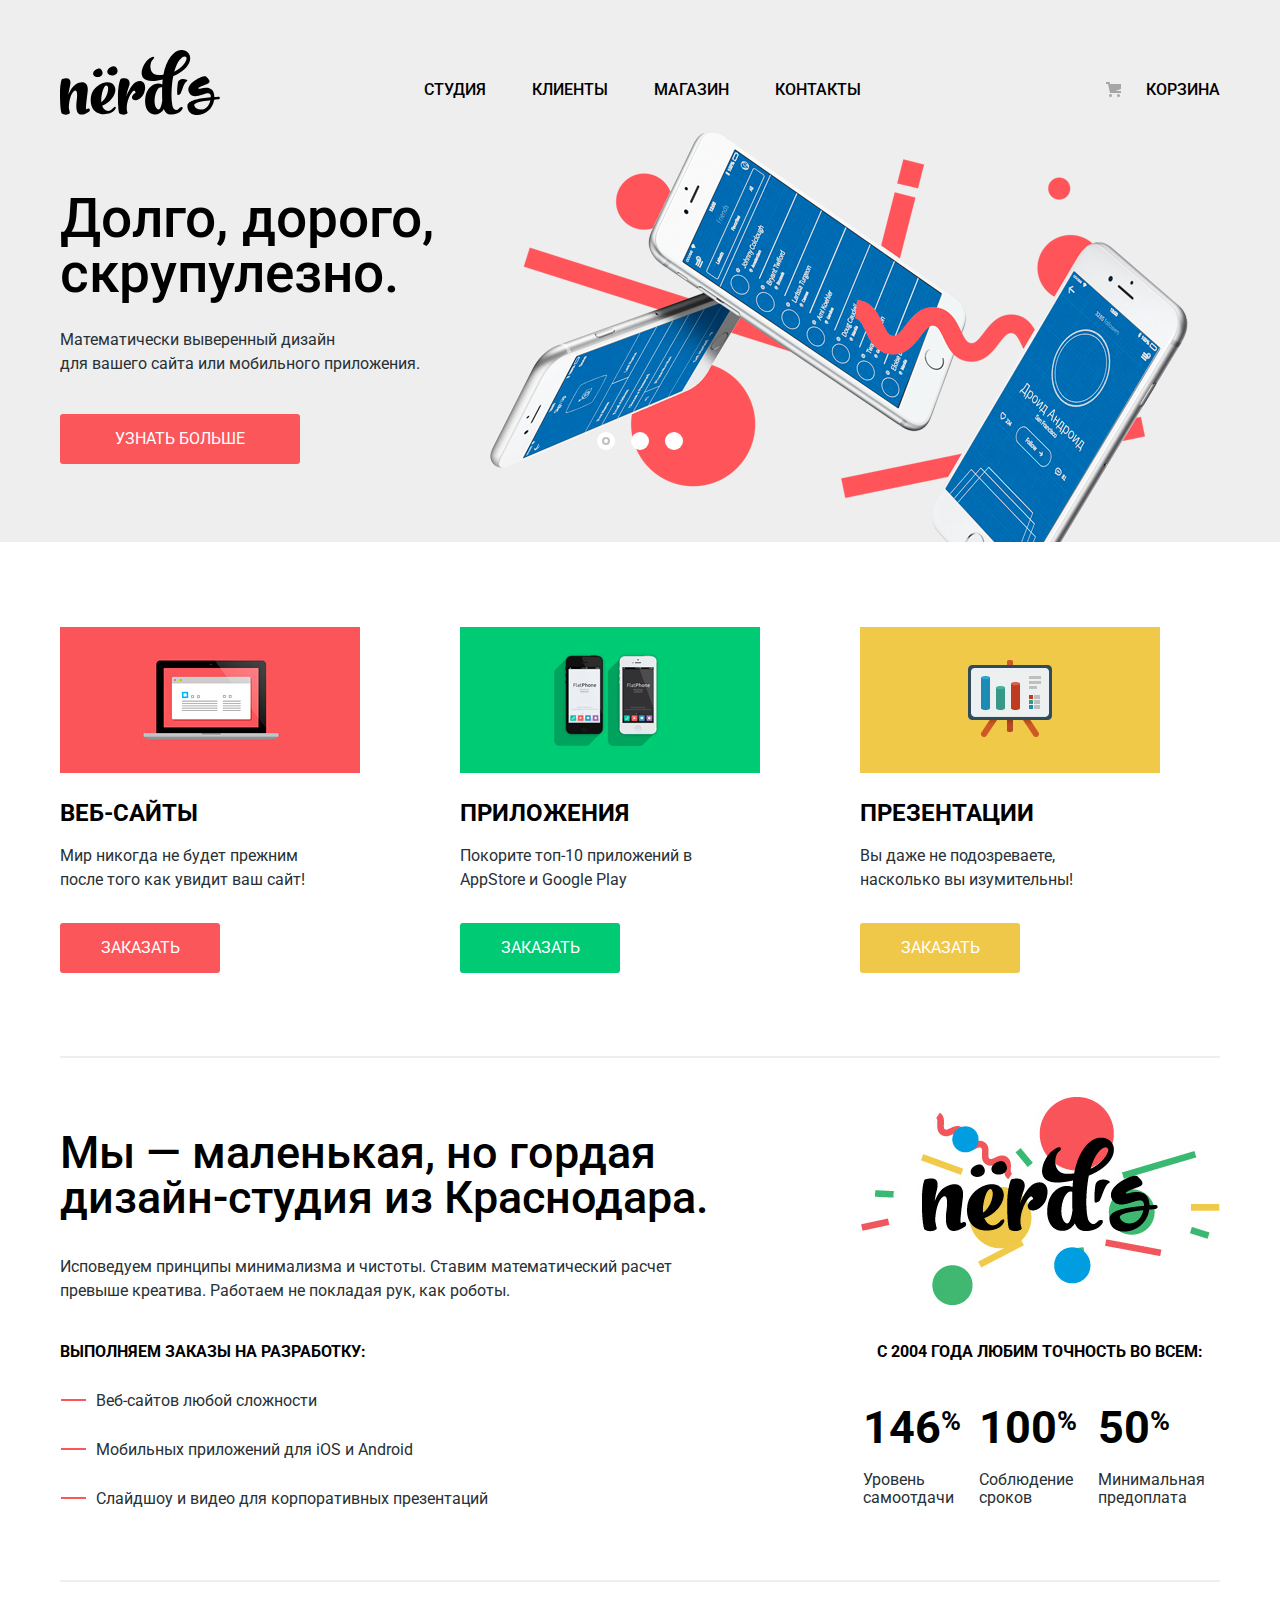
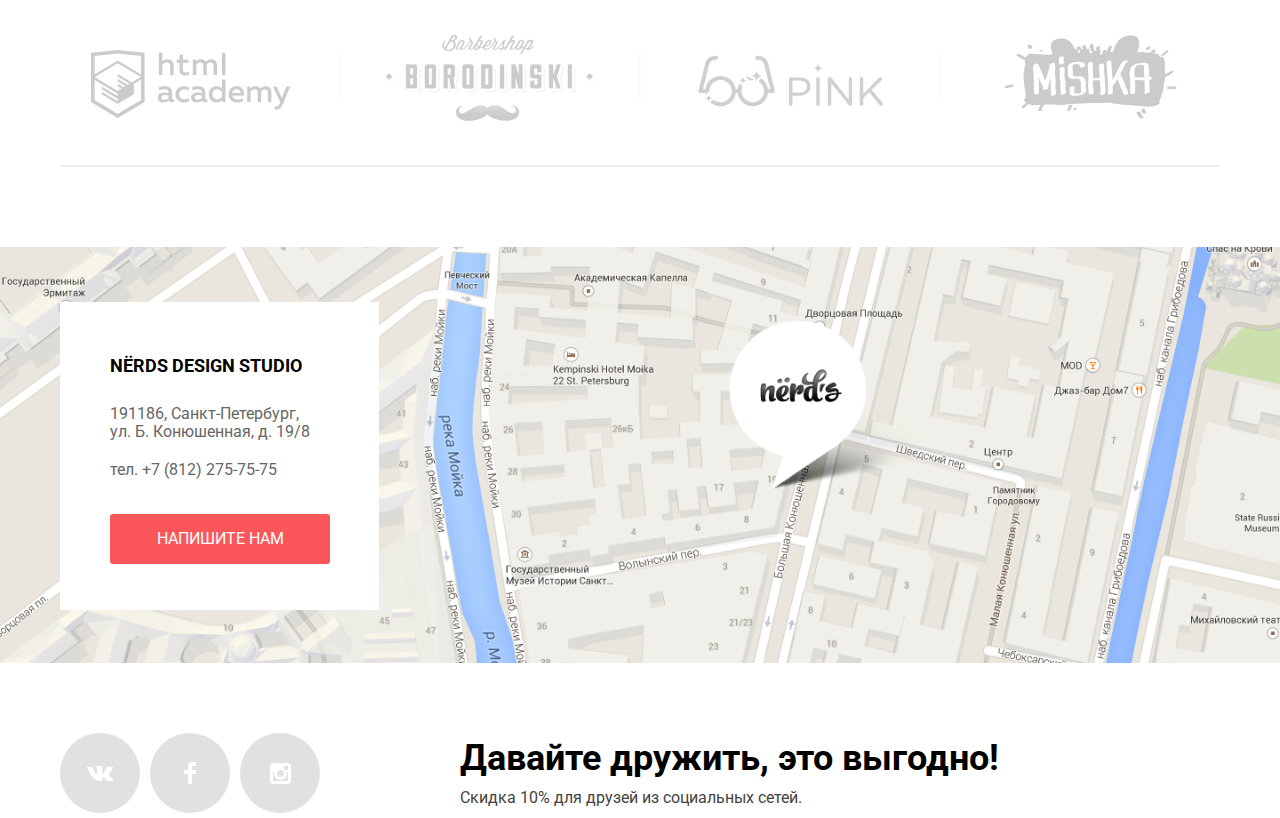
==== commit f819babf: "Третья попытка" ====
--- a/index.html
+++ b/index.html
@@ -160,8 +160,8 @@
     </div>
     <section class="map">
       <iframe src="https://www.google.com/maps/embed?pb=!1m18!1m12!1m3!1d1998.6037872533277!2d30.320858716096975!3d59.93871648187614!2m3!1f0!2f0!3f0!3m2!1i1024!2i768!4f13.1!3m3!1m2!1s0x4696310fca145cc1%3A0x42b32648d8238007!2z0JHQvtC70YzRiNCw0Y8g0JrQvtC90Y7RiNC10L3QvdCw0Y8g0YPQuy4sIDE5LzgsINCh0LDQvdC60YIt0J_QtdGC0LXRgNCx0YPRgNCzLCAxOTExODY!5e0!3m2!1sru!2sru!4v1547660215656"
-       height="416" style="width:100%; border:0"  allowfullscreen></iframe>
-      <div class="container">
+        allowfullscreen></iframe>
+      <div class="container map-contacts">
         <h2 class="visually-hidden">Контакты</h2>
         <div class="contacts">
           <p class="contacts-title">NЁRDS DESIGN STUDIO</p>
--- a/css/minimizstyle.css
+++ b/css/minimizstyle.css
@@ -1 +1 @@
-body{min-width:1200px;margin:0;padding:0;font-family:"Roboto",Arial,sans-serif;font-size:16px;line-height:24px;font-weight:400;color:#000000;background-color:#ffffff}a{text-decoration:none}img{max-width:100%;height:auto}.visually-hidden:not(:focus):not(:active),input[type="checkbox"].visually-hidden,input[type="radio"].visually-hidden{position:absolute;width:1px;height:1px;margin:-1px;border:0;padding:0;white-space:nowrap;clip-path:inset(100%);clip:rect(0 0 0 0);overflow:hidden}.container{width:1200px;margin:0 auto;padding:0 20px;box-sizing:border-box}.main-header{width:100%;background-color:#eeeeee}.main-header-logo{width:160px;height:65px}.main-navigation{display:flex;justify-content:space-between;font-size:16px;line-height:30px;font-weight:500;color:#000000;text-transform:uppercase}.main-header .main-navigation{padding-top:50px}.main-header-logo:hover,.main-header-logo:focus{opacity:0.8}.main-header-logo:active{opacity:0.3}.site-navigation{display:flex;flex-wrap:wrap;padding:0;margin-top:0;margin-bottom:0;margin-left:auto;list-style:none;min-width:515px}.site-navigation li{padding:25px 23px}.basket{display:flex;margin-left:auto;padding-top:25px;margin-bottom:0}.site-navigation a,.basket a{display:block;padding-bottom:3px;vertical-align:middle;color:#000000}.site-navigation a:focus,.site-navigation a:hover,.basket a:focus,.basket a:hover{color:#fb565a}.site-navigation a:active,.basket a:active{color:rgba(0,0,0,0.302)}.site-navigation-current a{border-bottom:2px solid #fb565a;}.basket .basket-link{position:relative;padding-left:50px}.basket-link::before{content:"";position:absolute;top:7px;left:10px;width:15px;height:15px;background-image:url("../img/cart-icon.svg");background-repeat:no-repeat;background-position:0 0}.slider{position:relative;margin-bottom:85px;background-color:#eeeeee}.slider-list{margin:0;padding:0;list-style:none}.slider-controls{position:absolute;left:50%;bottom:100px;z-index:100;width:160px;height:18px;text-align:center;font-size:0;transform:translateX(-50%)}.slider-controls label{position:relative;display:inline-block;width:18px;height:18px;padding:8px;vertical-align:top;border-radius:50%}.slider-controls label::after{content:"";position:absolute;top:8px;left:8px;z-index:1;width:18px;height:18px;background:#ffffff;border-radius:50%}.slider-item{display:none;padding:78px 0}.slider-item:nth-child(1){background-image:url("../img/slide1.png");background-repeat:no-repeat;background-position:93%}.slider-item:nth-child(2){background-image:url("../img/slide2.png");background-repeat:no-repeat;background-position:93%}.slider-item:nth-child(3){background-image:url("../img/slide3.png");background-repeat:no-repeat;background-position:99%}#product-1:checked~.slider-list .slider-item:nth-child(1){display:block}#product-2:checked~.slider-list .slider-item:nth-child(2){display:block}#product-3:checked~.slider-list .slider-item:nth-child(3){display:block}#product-1:checked~.slider-controls .slider-controls-item--1::before,#product-2:checked~.slider-controls .slider-controls-item--2::before,#product-3:checked~.slider-controls .slider-controls-item--3::before{content:"";position:absolute;left:50%;top:50%;z-index:2;width:4px;height:4px;margin:-4px;background-color:inherit;border:2px solid #c1c1c1;border-radius:50%}.slider-item:nth-child(1) h3{max-width:600px;margin:0;margin-bottom:27px;margin-top:-20px;font-size:55px;line-height:55px;font-weight:500;text-align:left;color:#000000}.slider-item:nth-child(3) h3{max-width:600px;margin:0;margin-bottom:27px;margin-top:-20px;font-size:55px;line-height:55px;font-weight:500;text-align:left;color:#000000}.slider-item:nth-child(2) h3{max-width:600px;margin:0;margin-bottom:27px;margin-top:-20px;font-size:55px;line-height:55px;font-weight:500;text-align:left;color:#000000}.slider-item-text{width:420px;margin:0;margin-bottom:38px;font-size:16px;line-height:24px;color:#283136}.main-button:active{box-shadow:0px 3px 0 0 rgba(0,1,1,0.1) inset}.slider-button{display:block;width:240px;padding:16px 0;font:inherit;font-size:16px;line-height:18px;color:#ffffff;text-transform:uppercase;text-align:center;text-decoration:none;background-color:#fb565a;border-radius:3px;border:none}.slider-button:hover,.slider-button:focus{background-color:#e74246}.slider-button:active{color:rgba(255,255,255,0.3);background-color:#d7373b}.products{margin-bottom:84px}.products-list{display:flex;margin:0;padding:0;list-style:none}.products-item{width:300px;margin-left:100px}.products-item:first-child{margin-left:0px}.products-item-image{width:300px;height:146px;margin:0;padding:0}.products-item:last-child{padding-right:15px}.products-item h3{margin:0;padding:0;padding-top:10px}.products-item p{padding-bottom:15px;padding-right:35px}.products-item-name{font-size:24px;line-height:30px;font-weight:700;color:#000000;text-transform:uppercase}.products-item-text{font-size:16px;line-height:24px;font-family:"Roboto",Arial,sans-serif;color:#283136}.sites-button{display:block;width:160px;padding:16px 0;font:inherit;font-size:16px;line-height:18px;text-align:center;color:#ffffff;vertical-align:middle;text-transform:uppercase;background-color:#fb565a;border-radius:3px;border:none}.apps-button{display:block;width:160px;padding:16px 0;font:inherit;font-size:16px;line-height:18px;text-align:center;color:#ffffff;vertical-align:middle;text-transform:uppercase;background-color:#00ca74;border-radius:3px;border:none}.presents-button{display:block;width:160px;padding:16px 0;font:inherit;font-size:16px;line-height:18px;text-align:center;color:#ffffff;vertical-align:middle;text-transform:uppercase;background-color:#efc84a;border-radius:3px;border:none}.sites-button:hover,.sites-button:focus{color:rgb(255,255,255);background-color:#e74246}.sites-button:active{color:rgba(255,255,255,0.302);background-color:#d7373b}.apps-button:hover,.apps-button:focus{color:rgb(255,255,255);background-color:#00bc6c}.apps-button:active{color:rgba(255,255,255,0.302);background-color:#00aa62}.presents-button:hover,.presents-button:focus{color:rgb(255,255,255);background-color:#eab534}.presents-button:active{color:rgba(255,255,255,0.302);background-color:#e5a722}.info{position:relative;display:flex;flex-direction:row;flex-wrap:nowrap;margin-bottom:84px}.info::before{content:"";position:absolute;top:-1px;width:1160px;height:2px;background-color:#eeeeee}.mission{width:800px;padding-right:120px}.info-title{margin:0;padding-top:73px;margin-bottom:35px;font-size:45px;line-height:45px;font-weight:500;color:#000000;text-align:left}.info-text{margin:0;font-size:16px;line-height:24px;color:#283136;text-align:left}.list-title{margin:0;margin-top:16px;padding-top:21px;font-size:16px;line-height:24px;font-weight:700;color:#000000;text-align:left;text-transform:uppercase}.info-list{margin:0;padding:0;list-style:none;font-size:16px;line-height:24px;color:#283136;text-align:left}.info-list li{position:relative;padding-left:36px;padding-top:25px}.info-list li::before{content:"";position:absolute;bottom:12px;left:1px;width:25px;height:2px;background-color:#fb565a}.accuracy{width:360px;padding-top:40px}.accuracy-image{width:360px;height:208px;margin-left:auto}.table{padding-top:40px}.table-title{width:360px;padding-top:35px;font-size:16px;line-height:24px;font-weight:700;color:#000000;text-align:center;text-transform:uppercase}.cell-title{padding-top:17px;padding-bottom:30px;font-size:45px;line-height:10px;font-weight:700;color:#000000;text-align:left}.cell-title:first-child{width:114px}.cell-title:nth-child(2){width:117px}.cell-title:last-child{width:120px}.cell-title sup{font-size:60%}.cell-item{padding-top:5px;font-size:16px;line-height:18px;color:#283136;text-align:left}.reference{position:relative;margin-bottom:70px}.reference-list{display:flex;justify-content:space-between;flex-wrap:nowrap;margin:0;padding:0;padding:40px 0 45px 0;text-align:center;list-style:none}.reference-item{width:260px;position:relative;opacity:0.2}.reference-item:first-child{padding-top:15px}.reference-item:nth-child(2){padding-left:40px}.reference-item:nth-child(3){padding-left:40px;padding-top:20px}.reference-item:last-child{margin-left:auto}.reference::before{content:"";position:absolute;bottom:195px;width:1160px;height:2px;background-color:#eeeeee;opacity:1}.reference::after{content:"";position:absolute;bottom:10px;width:1160px;height:2px;background-color:#eeeeee}.reference-item:not(:last-child)::after{content:"";position:absolute;transform:rotate(90deg);right:-45px;bottom:56px;width:51px;height:2px;background-color:#eeeeee}.reference-item:hover,.reference-item:focus{opacity:1}.reference-item:active{opacity:0.1}.map{position:relative;width:100%;height:416px;margin:0 auto;margin-bottom:66px;background:#f1efe8 url("../img/map.png");background-repeat:no-repeat;background-position:center center;background-size:cover}.contacts{position:relative;bottom:370px;width:319px;height:308px;background-color:#ffffff}.feedback{position:fixed;display:none;background-color:#ffffff;box-shadow:0 20px 40px rgba(0,0,0,0.75)}.contacts-title{margin:0;padding:49px 30px 24px 50px;font-size:18px;line-height:30px;font-weight:700;text-align:left;color:#000000}.contacts-phone,.contacts-address{width:210px;margin:0;padding:0 30px 20px 50px;font-size:16px;line-height:18px;color:#666666;text-align:left}.contacts-button{display:block;width:220px;padding:16px 0;margin:20px 30px 0px 50px;font:inherit;font-size:16px;line-height:18px;text-align:center;color:#ffffff;vertical-align:middle;text-transform:uppercase;background-color:#fb565a;border:none;border-radius:3px}.contacts-button:hover,.contacts-button:focus{background-color:#e74246}.contacts-button:active{color:#e37376;background-color:#d7373b}@keyframes bounce{0%{transform:translateY(-2000px)}70%{transform:translateY(30px)}90%{transform:translateY(-10px)}100%{transform:translateY(0)}}@keyframes shake{0%,100%{transform:translateX(0)}10%,30%,50%,70%,90%{transform:translateX(-10px)}20%,40%,60%,80%{transform:translateX(10px)}}.modal-show{display:block;animation:bounce 0.6s}.modal-error{animation:shake 0.6s}.feedback-login{top:10px;left:50%;width:960px;margin-left:-480px;padding:65px 100px 85px 100px}.modal-close{position:absolute;top:70px;right:85px;width:30px;height:30px;font-size:0;background-color:transparent;border:0;cursor:pointer}.modal-close::before,.modal-close::after{content:"";position:absolute;left:2px;width:25px;height:3px;background-color:rgba(251,86,90,0.3)}.modal-close::before{transform:rotate(45deg)}.modal-close::after{transform:rotate(-45deg)}.modal-close:hover::before,.modal-close:hover::after,.modal-close:focus::before,.modal-close:focus::after{background-color:rgba(251,86,90,1)}.modal-close:active::before,.modal-close:active::after{background-color:rgba(251,86,90,0.1)}.feedback-item input[type="email"],.feedback-item input[type="text"]{box-sizing:border-box;width:360px;height:50px;margin-top:5px;padding-left:10px}.feedback-item input[type="email"]:invalid{color:#e74246;border:2px solid #e74246}.feedback-item input{display:flex;flex-wrap:wrap;font:inherit;font-size:16px;line-height:18px;text-align:left;color:#444444;background-color:transparent;border:2px solid #d7dcde}.feedback-letter textarea{display:flex;flex-wrap:wrap;box-sizing:border-box;width:760px;height:120px;padding-left:10px;padding-top:10px;margin-top:5px;font:inherit;font-size:16px;line-height:18px;text-align:left;color:#444444;background-color:transparent;border:2px solid #d7dcde}.feedback-info{display:flex;flex-wrap:nowrap;justify-content:flex-start}.feedback-button{display:block;width:260px;padding:16px 0;margin-top:50px;font:inherit;font-size:16px;line-height:18px;text-align:center;color:#ffffff;vertical-align:middle;text-transform:uppercase;background-color:#fb565a;border:none;border-radius:3px}.feedback-item input:hover{border:2px solid #b4b9bb}.feedback-item input:focus{border:2px solid #000000}.feedback-letter textarea:hover{border:2px solid #b4b9bb}.feedback-letter textarea:focus{border:2px solid #000000}.feedback-head{margin:0;font-size:45px;line-height:45px;font-weight:500;text-align:left;color:#000000}.feedback-item{margin:0;padding-top:40px;padding-right:40px}.feedback-letter{margin-top:30px}.feedback-item label{font-size:16px;line-height:18px;font-weight:700;text-align:left;color:#000000}.feedback-letter label{font-size:16px;line-height:18px;font-weight:700;text-align:left;color:#000000}.page-title{min-height:165px;margin:0;margin-bottom:82px;padding-top:57px;font-size:55px;line-height:55px;font-weight:500;text-align:center;color:#000000;background-color:#eeeeee}.filters-catalog{display:flex;justify-content:space-between;margin-bottom:60px;margin-top:-25px}.filters{display:flex;justify-content:space-between;width:260px}.filter fieldset{padding:0;margin:0;border:none}.filter legend{margin-bottom:19px;font-size:18px;line-height:30px;font-weight:700;text-align:left;text-transform:uppercase}.net legend{margin-bottom:16px}.features legend{margin-bottom:15px}.filter ul{margin:0;padding:0;font-size:16px;line-height:20px;color:#283136;list-style:none}.filter-selection{padding-bottom:18px;padding-left:40px}.filter-selection:nth-child(3){padding-bottom:22px}.filter-selection label{position:relative;display:block;cursor:pointer;user-select:none}.filter-selection:nth-child(2) label{padding-top:1px}.filter-selection:nth-child(3) label{padding-top:2px}.filter-input:hover+label,.filter-input:focus+label{color:#4d4d4d}.filter-input-checkbox+label::before{content:"";position:absolute;left:-35px;top:0;width:24px;height:24px;background-image:url("../img/checkbox-off.svg");background-repeat:no-repeat;background-position:0 0;opacity:0.4}.filter-input-radio+label::before{content:"";position:absolute;left:-38px;width:25px;height:25px;background-image:url("../img/radio-off.svg");background-repeat:no-repeat;background-position:0 0;opacity:0.4}.net-filter-selection input:checked+label::before{content:"";position:absolute;left:-38px;width:25px;height:25px;background-image:url("../img/radio-on.svg");background-repeat:no-repeat;background-position:0 0}.features-filter-selection input:checked+label:before{content:"";position:absolute;left:-35px;width:25px;height:25px;background-image:url("../img/checkbox-on.svg");background-repeat:no-repeat;background-position:0 0}.filter-input-checkbox:hover+label::before,.filter-input-checkbox:focus+label::before{opacity:1}.filter-input-radio:hover+label::before,.filter-input-radio:focus+label::before{opacity:1}.filter-input-checkbox:disabled+label{color:rgba(40,49,54,0.302);opacity:0.3}.filter-input-radio:disabled+label{color:rgba(40,49,54,0.302);opacity:0.3}.filter-item{margin:0;padding:0;border:none}.range-filter{width:260px;padding-top:30px;margin-bottom:55px}.filter-item legend{font-size:18px;line-height:24px;text-transform:uppercase;font-weight:700}.filter-item+fieldset{margin-bottom:25px;margin-left:3px}.range-controls{position:relative;height:41px;margin-bottom:16px;padding-top:39px;padding-right:20px;padding-left:20px;background-color:#f1f1f1;border-radius:5px}.range-controls .scale{height:2px;background:#d7dcde}.range-controls .bar{width:70%;height:2px;background:#00ca74}.range-controls .toggle{position:absolute;top:31px;left:0;width:4px;height:4px;padding:0;border:8px solid #ffffff;background-color:#ababab;box-shadow:0 2px 1px 0 #cfcfcf;border-radius:50%;cursor:pointer}.range-controls .toggle-min{left:18px}.range-controls .toggle-max{left:160px}.price-controls{font-size:0}.price-controls label{display:inline-block;width:50%;vertical-align:top;font-size:16px;color:#283136;text-transform:uppercase}.price-controls input{width:60px;padding:9px 10px;margin-left:8px;font-family:"Roboto",Arial,sans-serif;font-size:16px;text-align:center;color:#283136;border:none;border-radius:5px;background:#f1f1f1}.max-price{text-align:right}.sort{display:flex}.sort-title{margin:0;padding:0;padding-bottom:56px;padding-right:260px;font-size:18px;line-height:18px;font-weight:700;text-align:left;text-transform:uppercase;color:#000000}.sort-list a{color:rgba(0,0,0,0.302)}.sort-list{display:flex;justify-content:flex-end;flex-wrap:wrap;margin:0;padding:0;margin-left:auto;margin-right:auto;font-size:14px;line-height:18px;text-align:left;text-transform:uppercase;color:#000000;list-style:none}.sort-list li{margin-right:25px}.sort-switch{display:flex;justify-content:flex-end;flex-wrap:wrap;margin:0;padding:0;margin-left:auto;margin-right:55px;list-style:none}.sort-switch li{position:relative;display:flex;justify-content:flex-end;flex-wrap:wrap}.sort-switch-down::after{content:"";position:absolute;top:5px;right:-15px;width:11px;height:10px;background-image:url("../img/icon-down-dir.svg");background-repeat:no-repeat;background-position:0 0;opacity:0.2;cursor:pointer}.sort-switch-up::after{content:"";position:absolute;top:5px;right:-45px;width:11px;height:10px;background-image:url("../img/icon-up-dir.svg");background-repeat:no-repeat;background-position:0 0;opacity:0.2;cursor:pointer}.sort-switch-down:hover::after,.sort-switch-up:hover::after,.sort-switch-up:focus::after,.sort-switch-down:focus::after{opacity:0.6}.sort-switch-down:active::after,.sort-switch-up:active::after{opacity:1}.sort-switch-current::before{opacity:1}.sort-switch-current::after{opacity:1}.sort-list a:hover,.sort-list a:focus{color:rgba(0,0,0,0.6)}.sort-list a:active,.sort-list-current a{color:#000000}.filter-button{display:block;width:260px;padding:16px 0;margin-top:33px;margin-left:5px;font:inherit;font-size:16px;line-height:18px;font-weight:500;text-align:center;color:#000000;vertical-align:middle;text-transform:uppercase;background-color:#eeeeee;border:none;border-radius:3px}.filter-button:hover,.filter-button:focus{background-color:#dfdfdf}.filter-button:active{color:rgba(0,0,0,0.302);background-color:#d5d5d5}.catalog{width:820px;margin-left:auto;margin-right:auto;padding-left:140px}.catalog-template{width:770px;display:flex;flex-wrap:wrap;padding:0;margin:0;margin-left:auto;margin-right:auto;text-align:center;list-style:none}.catalog-template li{position:relative}.catalog-template li::before{content:"";position:absolute;top:-1px;left:0px;width:360px;height:40px;background-image:url("../img/browser.svg");background-repeat:no-repeat;background-position:0 0;opacity:0.12}.catalog-template li:nth-child(even)::before{content:"";position:absolute;top:-1px;width:360px;height:40px;background-image:url("../img/browser.svg");background-repeat:no-repeat;background-position:0 0;opacity:0.12}.catalog-template li:hover::before{opacity:1}.catalog-item{width:360px;margin-bottom:15px;padding-top:40px}.catalog-item:hover{box-shadow:0px 6px 15px 0px rgba(0,1,1,0.25)}.catalog-item:nth-child(even){margin-left:40px}.catalog-item:nth-child(3){margin-top:12px}.catalog-item:nth-child(4){margin-top:12px}.catalog-item:nth-child(5){margin-top:12px}.catalog-item:nth-child(6){margin-top:12px}.catalog-template-card{position:absolute;display:none;width:360px;bottom:0px;background-color:#eeeeee}.catalog-item:hover .catalog-template-card{display:block}.catalog-template-title{font:inherit;font-size:18px;line-height:30px;font-weight:700;text-align:center;color:#000000;text-transform:uppercase}.catalog-template-info{width:240px;margin-bottom:15px;margin-top:15px;margin-left:auto;margin-right:auto;font:inherit;font-size:16px;line-height:18px;text-align:center;color:#666666}.catalog-template-card h3{margin:0;padding:0;margin-top:30px}.catalog-button{display:block;justify-content:center;margin-left:auto;margin-right:auto;width:200px;padding:16px 0;margin-top:30px;margin-bottom:40px;font:inherit;font-size:16px;line-height:18px;text-align:center;color:#ffffff;vertical-align:middle;text-transform:uppercase;background-color:#fb565a;border:none;border-radius:3px}.catalog-button:hover,.catalog-button:focus{background-color:#e74246}.catalog-button:active{background-color:#d7373b}.pagination-list{display:flex;flex-wrap:wrap;padding:0;margin:0;padding-top:37px;font-size:16px;line-height:18px;font-weight:500;text-align:center;list-style:none}.pagination-item{margin-right:11px}.pagination-item a{display:block;padding:16px 20px;text-align:center;color:#000000;background-color:#eeeeee;border-radius:3px}.pagination-button a{display:block;padding:16px 0;width:260px;color:#000000;text-transform:uppercase;text-decoration:none;background-color:#eeeeee;border:none;border-radius:3px}.pagination-item a:hover,.pagination-item a:focus{background-color:#dfdfdf}.pagination-item a:active{color:#b7b7b7;background-color:#d5d5d5;box-shadow:inset 0 3px 0 0 #bfbfbf}.pagination-item-current a{padding:12px 18px;color:#000000;background-color:#ffffff;border:4px solid #dbdbdb}.pagination-button a:hover,.pagination-button a:focus{color:#000000;background-color:#dfdfdf}.pagination-button a:active{color:#b7b7b7;background-color:#d5d5d5;box-shadow:inset 0 3px 0 0 #bfbfbf}.main-footer{display:flex}.footer-social{display:flex;flex-wrap:wrap;margin:0;padding:0;min-width:260px;text-align:center;list-style:none}.social-button{display:flex;align-items:center;justify-content:center;margin:0 auto;padding:0;width:80px;height:80px;color:#ffffff;background-color:#e1e1e1;border-radius:50%}.footer-social li{padding:0 5px 5px 5px}.footer-social li:nth-child(1){padding-left:0px}.social-button:hover,.social-button:focus{background-color:#e74246}.social-button:active{color:#e37376;background-color:#d7373b}.social-button:active path{fill:#e37376}.friend{min-width:560px;margin-left:auto;margin-right:200px;padding-top:7px}.friend-title{margin:0 auto;font-size:36px;line-height:36px;font-weight:700;text-align:left;color:#000000}.friend-text{margin:0;margin-top:11px;font-size:16px;line-height:22px;text-align:left;color:#444444}
+body{min-width:1200px;margin:0;padding:0;font-family:"Roboto",Arial,sans-serif;font-size:16px;line-height:24px;font-weight:400;color:#000000;background-color:#ffffff}a{text-decoration:none}img{max-width:100%;height:auto}.visually-hidden:not(:focus):not(:active),input[type="checkbox"].visually-hidden,input[type="radio"].visually-hidden{position:absolute;width:1px;height:1px;margin:-1px;border:0;padding:0;white-space:nowrap;clip-path:inset(100%);clip:rect(0 0 0 0);overflow:hidden}.container{width:1200px;margin:0 auto;padding:0 20px;box-sizing:border-box}.main-header{width:100%;background-color:#eeeeee}.main-header-logo{width:160px;height:65px}.main-navigation{display:flex;justify-content:space-between;font-size:16px;line-height:30px;font-weight:500;color:#000000;text-transform:uppercase}.main-header .main-navigation{padding-top:50px}.main-header-logo:hover,.main-header-logo:focus{opacity:0.8}.main-header-logo:active{opacity:0.3}.site-navigation{display:flex;flex-wrap:wrap;padding:0;margin-top:0;margin-bottom:0;margin-left:auto;list-style:none;min-width:515px}.site-navigation li{padding:25px 23px}.basket{display:flex;margin-left:auto;padding-top:25px;margin-bottom:0}.site-navigation a,.basket a{display:block;padding-bottom:3px;vertical-align:middle;color:#000000}.site-navigation a:focus,.site-navigation a:hover,.basket a:focus,.basket a:hover{color:#fb565a}.site-navigation a:active,.basket a:active{color:rgba(0,0,0,0.302)}.site-navigation-current a{border-bottom:2px solid #fb565a;}.basket .basket-link{position:relative;padding-left:50px}.basket-link::before{content:"";position:absolute;top:7px;left:10px;width:15px;height:15px;background-image:url("../img/cart-icon.svg");background-repeat:no-repeat;background-position:0 0}.slider{position:relative;margin-bottom:85px;background-color:#eeeeee}.slider-list{margin:0;padding:0;list-style:none}.slider-controls{position:absolute;left:50%;bottom:100px;z-index:100;width:160px;height:18px;text-align:center;font-size:0;transform:translateX(-50%)}.slider-controls label{position:relative;display:inline-block;width:18px;height:18px;padding:8px;vertical-align:top;border-radius:50%}.slider-controls label::after{content:"";position:absolute;top:8px;left:8px;z-index:1;width:18px;height:18px;background:#ffffff;border-radius:50%}.slider-item{display:none;padding:78px 0}.slider-item:nth-child(1){background-image:url("../img/slide1.png");background-repeat:no-repeat;background-position:93%}.slider-item:nth-child(2){background-image:url("../img/slide2.png");background-repeat:no-repeat;background-position:93%}.slider-item:nth-child(3){background-image:url("../img/slide3.png");background-repeat:no-repeat;background-position:99%}#product-1:checked~.slider-list .slider-item:nth-child(1){display:block}#product-2:checked~.slider-list .slider-item:nth-child(2){display:block}#product-3:checked~.slider-list .slider-item:nth-child(3){display:block}#product-1:checked~.slider-controls .slider-controls-item--1::before,#product-2:checked~.slider-controls .slider-controls-item--2::before,#product-3:checked~.slider-controls .slider-controls-item--3::before{content:"";position:absolute;left:50%;top:50%;z-index:2;width:4px;height:4px;margin:-4px;background-color:inherit;border:2px solid #c1c1c1;border-radius:50%}.slider-item:nth-child(1) h3{max-width:600px;margin:0;margin-bottom:27px;margin-top:-20px;font-size:55px;line-height:55px;font-weight:500;text-align:left;color:#000000}.slider-item:nth-child(3) h3{max-width:600px;margin:0;margin-bottom:27px;margin-top:-20px;font-size:55px;line-height:55px;font-weight:500;text-align:left;color:#000000}.slider-item:nth-child(2) h3{max-width:600px;margin:0;margin-bottom:27px;margin-top:-20px;font-size:55px;line-height:55px;font-weight:500;text-align:left;color:#000000}.slider-item-text{width:420px;margin:0;margin-bottom:38px;font-size:16px;line-height:24px;color:#283136}.main-button:active{box-shadow:0px 3px 0 0 rgba(0,1,1,0.1) inset}.slider-button{display:block;width:240px;padding:16px 0;font:inherit;font-size:16px;line-height:18px;color:#ffffff;text-transform:uppercase;text-align:center;text-decoration:none;background-color:#fb565a;border-radius:3px;border:none}.slider-button:hover,.slider-button:focus{background-color:#e74246}.slider-button:active{color:rgba(255,255,255,0.3);background-color:#d7373b}.products{margin-bottom:84px}.products-list{display:flex;margin:0;padding:0;list-style:none}.products-item{width:300px;margin-left:100px}.products-item:first-child{margin-left:0px}.products-item-image{width:300px;height:146px;margin:0;padding:0}.products-item:last-child{padding-right:15px}.products-item h3{margin:0;padding:0;padding-top:10px}.products-item p{padding-bottom:15px;padding-right:35px}.products-item-name{font-size:24px;line-height:30px;font-weight:700;color:#000000;text-transform:uppercase}.products-item-text{font-size:16px;line-height:24px;font-family:"Roboto",Arial,sans-serif;color:#283136}.sites-button{display:block;width:160px;padding:16px 0;font:inherit;font-size:16px;line-height:18px;text-align:center;color:#ffffff;vertical-align:middle;text-transform:uppercase;background-color:#fb565a;border-radius:3px;border:none}.apps-button{display:block;width:160px;padding:16px 0;font:inherit;font-size:16px;line-height:18px;text-align:center;color:#ffffff;vertical-align:middle;text-transform:uppercase;background-color:#00ca74;border-radius:3px;border:none}.presents-button{display:block;width:160px;padding:16px 0;font:inherit;font-size:16px;line-height:18px;text-align:center;color:#ffffff;vertical-align:middle;text-transform:uppercase;background-color:#efc84a;border-radius:3px;border:none}.sites-button:hover,.sites-button:focus{color:rgb(255,255,255);background-color:#e74246}.sites-button:active{color:rgba(255,255,255,0.302);background-color:#d7373b}.apps-button:hover,.apps-button:focus{color:rgb(255,255,255);background-color:#00bc6c}.apps-button:active{color:rgba(255,255,255,0.302);background-color:#00aa62}.presents-button:hover,.presents-button:focus{color:rgb(255,255,255);background-color:#eab534}.presents-button:active{color:rgba(255,255,255,0.302);background-color:#e5a722}.info{position:relative;display:flex;flex-direction:row;flex-wrap:nowrap;margin-bottom:84px}.info::before{content:"";position:absolute;top:-1px;width:1160px;height:2px;background-color:#eeeeee}.mission{width:800px;padding-right:120px}.info-title{margin:0;padding-top:73px;margin-bottom:35px;font-size:45px;line-height:45px;font-weight:500;color:#000000;text-align:left}.info-text{margin:0;font-size:16px;line-height:24px;color:#283136;text-align:left}.list-title{margin:0;margin-top:16px;padding-top:21px;font-size:16px;line-height:24px;font-weight:700;color:#000000;text-align:left;text-transform:uppercase}.info-list{margin:0;padding:0;list-style:none;font-size:16px;line-height:24px;color:#283136;text-align:left}.info-list li{position:relative;padding-left:36px;padding-top:25px}.info-list li::before{content:"";position:absolute;bottom:12px;left:1px;width:25px;height:2px;background-color:#fb565a}.accuracy{width:360px;padding-top:40px}.accuracy-image{width:360px;height:208px;margin-left:auto}.table{padding-top:40px}.table-title{width:360px;padding-top:35px;font-size:16px;line-height:24px;font-weight:700;color:#000000;text-align:center;text-transform:uppercase}.cell-title{padding-top:17px;padding-bottom:30px;font-size:45px;line-height:10px;font-weight:700;color:#000000;text-align:left}.cell-title:first-child{width:114px}.cell-title:nth-child(2){width:117px}.cell-title:last-child{width:120px}.cell-title sup{font-size:60%}.cell-item{padding-top:5px;font-size:16px;line-height:18px;color:#283136;text-align:left}.reference{position:relative;margin-bottom:70px}.reference-list{display:flex;justify-content:space-between;flex-wrap:nowrap;margin:0;padding:0;padding:40px 0 45px 0;text-align:center;list-style:none}.reference-item{width:260px;position:relative;opacity:0.2}.reference-item:first-child{padding-top:15px}.reference-item:nth-child(2){padding-left:40px}.reference-item:nth-child(3){padding-left:40px;padding-top:20px}.reference-item:last-child{margin-left:auto}.reference::before{content:"";position:absolute;bottom:195px;width:1160px;height:2px;background-color:#eeeeee;opacity:1}.reference::after{content:"";position:absolute;bottom:10px;width:1160px;height:2px;background-color:#eeeeee}.reference-item:not(:last-child)::after{content:"";position:absolute;transform:rotate(90deg);right:-45px;bottom:56px;width:51px;height:2px;background-color:#eeeeee}.reference-item:hover,.reference-item:focus{opacity:1}.reference-item:active{opacity:0.1}.map{width:100%;height:416px;margin:0 auto;margin-bottom:70px;background:#f1efe8 url("../img/map.png");background-repeat:no-repeat;background-position:center center;background-size:cover}.map iframe{position:absolute;width:100%;height:416px;border:none}.map-contacts{padding-top:55px}.contacts{position:relative;width:319px;min-height:308px;background-color:#ffffff}.feedback{position:fixed;display:none;background-color:#ffffff;box-shadow:0 20px 40px rgba(0,0,0,0.75)}.contacts-title{margin:0;padding:49px 30px 24px 50px;font-size:18px;line-height:30px;font-weight:700;text-align:left;color:#000000}.contacts-phone,.contacts-address{width:210px;margin:0;font-size:16px;line-height:18px;color:#666666;text-align:left}.contacts-address{padding:0 30px 20px 50px}.contacts-phone{padding:0 30px 15px 50px}.contacts-button{display:block;width:220px;padding:16px 0;margin:20px 30px 20px 50px;font:inherit;font-size:16px;line-height:18px;text-align:center;color:#ffffff;vertical-align:middle;text-transform:uppercase;background-color:#fb565a;border:none;border-radius:3px}.contacts-button:hover,.contacts-button:focus{background-color:#e74246}.contacts-button:active{color:#e37376;background-color:#d7373b}@keyframes bounce{0%{transform:translateY(-2000px)}70%{transform:translateY(30px)}90%{transform:translateY(-10px)}100%{transform:translateY(0)}}@keyframes shake{0%,100%{transform:translateX(0)}10%,30%,50%,70%,90%{transform:translateX(-10px)}20%,40%,60%,80%{transform:translateX(10px)}}.modal-show{display:block;animation:bounce 0.6s}.modal-error{animation:shake 0.6s}.feedback-login{top:10px;left:50%;width:960px;margin-left:-480px;padding:65px 100px 85px 100px}.modal-close{position:absolute;top:70px;right:85px;width:30px;height:30px;font-size:0;background-color:transparent;border:0;cursor:pointer}.modal-close::before,.modal-close::after{content:"";position:absolute;left:2px;width:25px;height:3px;background-color:rgba(251,86,90,0.3)}.modal-close::before{transform:rotate(45deg)}.modal-close::after{transform:rotate(-45deg)}.modal-close:hover::before,.modal-close:hover::after,.modal-close:focus::before,.modal-close:focus::after{background-color:rgba(251,86,90,1)}.modal-close:active::before,.modal-close:active::after{background-color:rgba(251,86,90,0.1)}.feedback-item input[type="email"],.feedback-item input[type="text"]{box-sizing:border-box;width:360px;height:50px;margin-top:5px;padding-left:10px}.feedback-item input[type="email"]:invalid{color:#e74246;border:2px solid #e74246}.feedback-item input{display:flex;flex-wrap:wrap;font:inherit;font-size:16px;line-height:18px;text-align:left;color:#444444;background-color:transparent;border:2px solid #d7dcde}.feedback-letter textarea{display:flex;flex-wrap:wrap;box-sizing:border-box;width:760px;height:120px;padding-left:10px;padding-top:10px;margin-top:5px;font:inherit;font-size:16px;line-height:18px;text-align:left;color:#444444;background-color:transparent;border:2px solid #d7dcde}.feedback-info{display:flex;flex-wrap:nowrap;justify-content:flex-start}.feedback-button{display:block;width:260px;padding:16px 0;margin-top:50px;font:inherit;font-size:16px;line-height:18px;text-align:center;color:#ffffff;vertical-align:middle;text-transform:uppercase;background-color:#fb565a;border:none;border-radius:3px}.feedback-item input:hover{border:2px solid #b4b9bb}.feedback-item input:focus{border:2px solid #000000}.feedback-letter textarea:hover{border:2px solid #b4b9bb}.feedback-letter textarea:focus{border:2px solid #000000}.feedback-head{margin:0;font-size:45px;line-height:45px;font-weight:500;text-align:left;color:#000000}.feedback-item{margin:0;padding-top:40px;padding-right:40px}.feedback-letter{margin-top:30px}.feedback-item label{font-size:16px;line-height:18px;font-weight:700;text-align:left;color:#000000}.feedback-letter label{font-size:16px;line-height:18px;font-weight:700;text-align:left;color:#000000}.page-title{min-height:165px;margin:0;margin-bottom:82px;padding-top:57px;font-size:55px;line-height:55px;font-weight:500;text-align:center;color:#000000;background-color:#eeeeee}.filters-catalog{display:flex;justify-content:space-between;margin-bottom:60px;margin-top:-25px}.filters{display:flex;justify-content:space-between;width:260px}.filter fieldset{padding:0;margin:0;border:none}.filter legend{margin-bottom:19px;font-size:18px;line-height:30px;font-weight:700;text-align:left;text-transform:uppercase}.net legend{margin-bottom:16px}.features legend{margin-bottom:15px}.filter ul{margin:0;padding:0;font-size:16px;line-height:20px;color:#283136;list-style:none}.filter-selection{padding-bottom:18px;padding-left:40px}.filter-selection:nth-child(3){padding-bottom:22px}.filter-selection label{position:relative;display:block;cursor:pointer;user-select:none}.filter-selection:nth-child(2) label{padding-top:1px}.filter-selection:nth-child(3) label{padding-top:2px}.filter-input:hover+label,.filter-input:focus+label{color:#4d4d4d}.filter-input-checkbox+label::before{content:"";position:absolute;left:-35px;top:0;width:24px;height:24px;background-image:url("../img/checkbox-off.svg");background-repeat:no-repeat;background-position:0 0;opacity:0.4}.filter-input-radio+label::before{content:"";position:absolute;left:-38px;width:25px;height:25px;background-image:url("../img/radio-off.svg");background-repeat:no-repeat;background-position:0 0;opacity:0.4}.net-filter-selection input:checked+label::before{content:"";position:absolute;left:-38px;width:25px;height:25px;background-image:url("../img/radio-on.svg");background-repeat:no-repeat;background-position:0 0}.features-filter-selection input:checked+label:before{content:"";position:absolute;left:-35px;width:25px;height:25px;background-image:url("../img/checkbox-on.svg");background-repeat:no-repeat;background-position:0 0}.filter-input-checkbox:hover+label::before,.filter-input-checkbox:focus+label::before{opacity:1}.filter-input-radio:hover+label::before,.filter-input-radio:focus+label::before{opacity:1}.filter-input-checkbox:disabled+label{color:rgba(40,49,54,0.302);opacity:0.3}.filter-input-radio:disabled+label{color:rgba(40,49,54,0.302);opacity:0.3}.filter-item{margin:0;padding:0;border:none}.range-filter{width:260px;padding-top:30px;margin-bottom:55px}.filter-item legend{font-size:18px;line-height:24px;text-transform:uppercase;font-weight:700}.filter-item+fieldset{margin-bottom:25px;margin-left:3px}.range-controls{position:relative;height:41px;margin-bottom:16px;padding-top:39px;padding-right:20px;padding-left:20px;background-color:#f1f1f1;border-radius:5px}.range-controls .scale{height:2px;background:#d7dcde}.range-controls .bar{width:70%;height:2px;background:#00ca74}.range-controls .toggle{position:absolute;top:31px;left:0;width:4px;height:4px;padding:0;border:8px solid #ffffff;background-color:#ababab;box-shadow:0 2px 1px 0 #cfcfcf;border-radius:50%;cursor:pointer}.range-controls .toggle-min{left:18px}.range-controls .toggle-max{left:160px}.price-controls{font-size:0}.price-controls label{display:inline-block;width:50%;vertical-align:top;font-size:16px;color:#283136;text-transform:uppercase}.price-controls input{width:60px;padding:9px 10px;margin-left:8px;font-family:"Roboto",Arial,sans-serif;font-size:16px;text-align:center;color:#283136;border:none;border-radius:5px;background:#f1f1f1}.max-price{text-align:right}.sort{display:flex}.sort-title{margin:0;padding:0;padding-bottom:56px;padding-right:260px;font-size:18px;line-height:18px;font-weight:700;text-align:left;text-transform:uppercase;color:#000000}.sort-list a{color:rgba(0,0,0,0.302)}.sort-list{display:flex;justify-content:flex-end;flex-wrap:wrap;margin:0;padding:0;margin-left:auto;margin-right:auto;font-size:14px;line-height:18px;text-align:left;text-transform:uppercase;color:#000000;list-style:none}.sort-list li{margin-right:25px}.sort-switch{display:flex;justify-content:flex-end;flex-wrap:wrap;margin:0;padding:0;margin-left:auto;margin-right:55px;list-style:none}.sort-switch li{position:relative;display:flex;justify-content:flex-end;flex-wrap:wrap}.sort-switch-down::after{content:"";position:absolute;top:5px;right:-15px;width:11px;height:10px;background-image:url("../img/icon-down-dir.svg");background-repeat:no-repeat;background-position:0 0;opacity:0.2;cursor:pointer}.sort-switch-up::after{content:"";position:absolute;top:5px;right:-45px;width:11px;height:10px;background-image:url("../img/icon-up-dir.svg");background-repeat:no-repeat;background-position:0 0;opacity:0.2;cursor:pointer}.sort-switch-down:hover::after,.sort-switch-up:hover::after,.sort-switch-up:focus::after,.sort-switch-down:focus::after{opacity:0.6}.sort-switch-down:active::after,.sort-switch-up:active::after{opacity:1}.sort-switch-current::before{opacity:1}.sort-switch-current::after{opacity:1}.sort-list a:hover,.sort-list a:focus{color:rgba(0,0,0,0.6)}.sort-list a:active,.sort-list-current a{color:#000000}.filter-button{display:block;width:260px;padding:16px 0;margin-top:33px;margin-left:5px;font:inherit;font-size:16px;line-height:18px;font-weight:500;text-align:center;color:#000000;vertical-align:middle;text-transform:uppercase;background-color:#eeeeee;border:none;border-radius:3px}.filter-button:hover,.filter-button:focus{background-color:#dfdfdf}.filter-button:active{color:rgba(0,0,0,0.302);background-color:#d5d5d5}.catalog{width:820px;margin-left:auto;margin-right:auto;padding-left:140px}.catalog-template{width:770px;display:flex;flex-wrap:wrap;padding:0;margin:0;margin-left:auto;margin-right:auto;text-align:center;list-style:none}.catalog-template li{position:relative}.catalog-template li::before{content:"";position:absolute;top:-1px;left:0px;width:360px;height:40px;background-image:url("../img/browser.svg");background-repeat:no-repeat;background-position:0 0;opacity:0.12}.catalog-template li:nth-child(even)::before{content:"";position:absolute;top:-1px;width:360px;height:40px;background-image:url("../img/browser.svg");background-repeat:no-repeat;background-position:0 0;opacity:0.12}.catalog-template li:hover::before{opacity:1}.catalog-item{width:360px;margin-bottom:15px;padding-top:40px}.catalog-item:hover{box-shadow:0px 6px 15px 0px rgba(0,1,1,0.25)}.catalog-item:nth-child(even){margin-left:40px}.catalog-item:nth-child(3){margin-top:12px}.catalog-item:nth-child(4){margin-top:12px}.catalog-item:nth-child(5){margin-top:12px}.catalog-item:nth-child(6){margin-top:12px}.catalog-template-card{position:absolute;display:none;width:360px;bottom:0px;background-color:#eeeeee}.catalog-item:hover .catalog-template-card{display:block}.catalog-template-title{font:inherit;font-size:18px;line-height:30px;font-weight:700;text-align:center;color:#000000;text-transform:uppercase}.catalog-template-info{width:240px;margin-bottom:15px;margin-top:15px;margin-left:auto;margin-right:auto;font:inherit;font-size:16px;line-height:18px;text-align:center;color:#666666}.catalog-template-card h3{margin:0;padding:0;margin-top:30px}.catalog-button{display:block;justify-content:center;margin-left:auto;margin-right:auto;width:200px;padding:16px 0;margin-top:30px;margin-bottom:40px;font:inherit;font-size:16px;line-height:18px;text-align:center;color:#ffffff;vertical-align:middle;text-transform:uppercase;background-color:#fb565a;border:none;border-radius:3px}.catalog-button:hover,.catalog-button:focus{background-color:#e74246}.catalog-button:active{background-color:#d7373b}.pagination-list{display:flex;flex-wrap:wrap;padding:0;margin:0;padding-top:37px;font-size:16px;line-height:18px;font-weight:500;text-align:center;list-style:none}.pagination-item{margin-right:11px}.pagination-item a{display:block;padding:16px 20px;text-align:center;color:#000000;background-color:#eeeeee;border-radius:3px}.pagination-button a{display:block;padding:16px 0;width:260px;color:#000000;text-transform:uppercase;text-decoration:none;background-color:#eeeeee;border:none;border-radius:3px}.pagination-item a:hover,.pagination-item a:focus{background-color:#dfdfdf}.pagination-item a:active{color:#b7b7b7;background-color:#d5d5d5;box-shadow:inset 0 3px 0 0 #bfbfbf}.pagination-item-current a{padding:12px 18px;color:#000000;background-color:#ffffff;border:4px solid #dbdbdb}.pagination-button a:hover,.pagination-button a:focus{color:#000000;background-color:#dfdfdf}.pagination-button a:active{color:#b7b7b7;background-color:#d5d5d5;box-shadow:inset 0 3px 0 0 #bfbfbf}.main-footer{display:flex}.footer-social{display:flex;flex-wrap:wrap;margin:0;padding:0;min-width:260px;text-align:center;list-style:none}.social-button{display:flex;align-items:center;justify-content:center;margin:0 auto;padding:0;width:80px;height:80px;color:#ffffff;background-color:#e1e1e1;border-radius:50%}.footer-social li{padding:0 5px 5px 5px}.footer-social li:nth-child(1){padding-left:0px}.social-button:hover,.social-button:focus{background-color:#e74246}.social-button:active{color:#e37376;background-color:#d7373b}.social-button:active path{fill:#e37376}.friend{min-width:560px;margin-left:auto;margin-right:200px;padding-top:7px}.friend-title{margin:0 auto;font-size:36px;line-height:36px;font-weight:700;text-align:left;color:#000000}.friend-text{margin:0;margin-top:11px;font-size:16px;line-height:22px;text-align:left;color:#444444}
